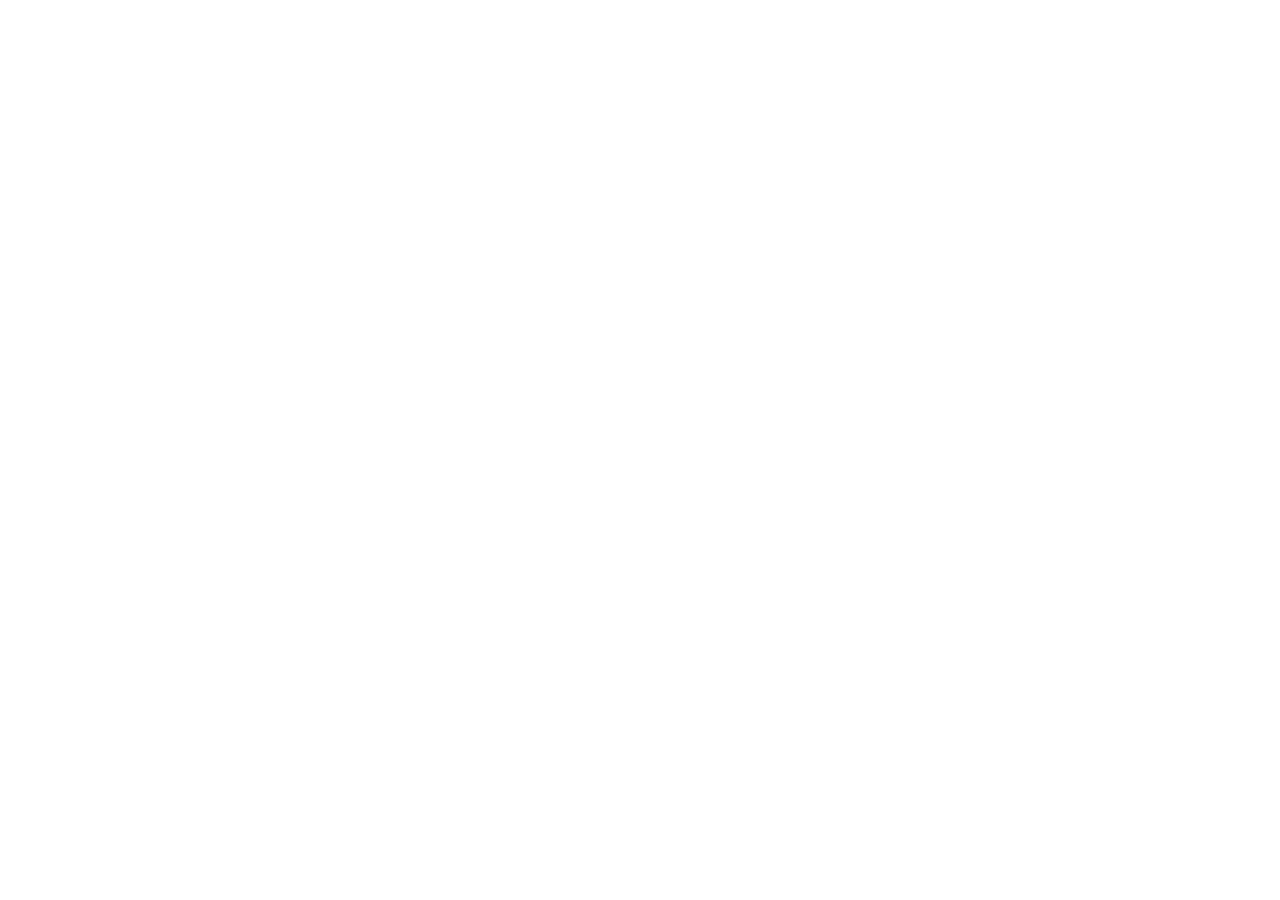
==== index.html @ 99505afb "Update and rename whaflow-standalone.html to index.html" ====
<!DOCTYPE html>
<html lang="pt-BR">
  <head>
    <script type="module">
import { createHotContext } from "/@vite/client";
const hot = createHotContext("/__dummy__runtime-error-plugin");

function sendError(error) {
  if (!(error instanceof Error)) {
    error = new Error("(unknown runtime error)");
  }
  const serialized = {
    message: error.message,
    stack: error.stack,
  };
  hot.send("runtime-error-plugin:error", serialized);
}

window.addEventListener("error", (evt) => {
  sendError(evt.error);
});

window.addEventListener("unhandledrejection", (evt) => {
  sendError(evt.reason);
});
</script>

    <script type="module">import { injectIntoGlobalHook } from "/@react-refresh";
injectIntoGlobalHook(window);
window.$RefreshReg$ = () => {};
window.$RefreshSig$ = () => (type) => type;</script>

    <script type="module" src="/@vite/client"></script>

    <meta charset="UTF-8" />
    <meta name="viewport" content="width=device-width, initial-scale=1.0, maximum-scale=1" />

    <!-- SEO Meta Tags -->
    <title>WhaFlow - Sistema de Disparo Automático para WhatsApp | Aumente suas Vendas</title>
    <meta name="description" content="Automatize seus disparos de mensagens no WhatsApp. Envie centenas de mensagens personalizadas de forma segura. Teste grátis por 7 dias. +10.000 empresas confiam em nós." />
    <meta name="keywords" content="disparo whatsapp, automação whatsapp, mensagens em massa, whatsapp business, marketing whatsapp" />
    <meta name="author" content="WhaFlow" />
    <meta name="robots" content="index, follow" />

    <!-- Open Graph / Facebook -->
    <meta property="og:type" content="website" />
    <meta property="og:url" content="https://whaflow.com/" />
    <meta property="og:title" content="WhaFlow - Automação de Disparos no WhatsApp" />
    <meta property="og:description" content="Envie centenas de mensagens personalizadas pelo WhatsApp de forma simples, segura e automatizada. Teste grátis por 7 dias." />
    <meta property="og:image" content="/favicon.png" />

    <!-- Twitter -->
    <meta property="twitter:card" content="summary_large_image" />
    <meta property="twitter:url" content="https://whaflow.com/" />
    <meta property="twitter:title" content="WhaFlow - Automação de Disparos no WhatsApp" />
    <meta property="twitter:description" content="Envie centenas de mensagens personalizadas pelo WhatsApp de forma simples, segura e automatizada." />
    <meta property="twitter:image" content="/favicon.png" />

    <!-- Theme Color -->
    <meta name="theme-color" content="#25D366" />

    <!-- Preload Critical Fonts -->
    <link rel="preconnect" href="https://fonts.googleapis.com" />
    <link rel="preconnect" href="https://fonts.gstatic.com" crossorigin />
    <link href="https://fonts.googleapis.com/css2?family=Architects+Daughter&family=DM+Sans:ital,opsz,wght@0,9..40,100..1000;1,9..40,100..1000&family=Fira+Code:wght@300..700&family=Geist+Mono:wght@100..900&family=Geist:wght@100..900&family=IBM+Plex+Mono:ital,wght@0,100;0,200;0,300;0,400;0,500;0,600;0,700;1,100;1,200;1,300;1,400;1,500;1,600;1,700&family=IBM+Plex+Sans:ital,wght@0,100..700;1,100..700&family=Inter:ital,opsz,wght@0,14..32,100..900;1,14..32,100..900&family=JetBrains+Mono:ital,wght@0,100..800;1,100..800&family=Libre+Baskerville:ital,wght@0,400;0,700;1,400&family=Lora:ital,wght@0,400..700;1,400..700&family=Merriweather:ital,opsz,wght@0,18..144,300..900;1,18..144,300..900&family=Montserrat:ital,wght@0,100..900;1,100..900&family=Open+Sans:ital,wght@0,300..800;1,300..800&family=Outfit:wght@100..900&family=Oxanium:wght@200..800&family=Playfair+Display:ital,wght@0,400..900;1,400..900&family=Plus+Jakarta+Sans:ital,wght@0,200..800;1,200..800&family=Poppins:ital,wght@0,100;0,200;0,300;0,400;0,500;0,600;0,700;0,800;0,900;1,100;1,200;1,300;1,400;1,500;1,600;1,700;1,800;1,900&family=Roboto+Mono:ital,wght@0,100..700;1,100..700&family=Roboto:ital,wght@0,100..900;1,100..900&family=Source+Code+Pro:ital,wght@0,200..900;1,200..900&family=Source+Serif+4:ital,opsz,wght@0,8..60,200..900;1,8..60,200..900&family=Space+Grotesk:wght@300..700&family=Space+Mono:ital,wght@0,400;0,700;1,400;1,700&display=swap" rel="stylesheet">
    <script type="module">"use strict";(()=>{var P="0.4.1";var w={HIGHLIGHT_COLOR:"#0079F2",HIGHLIGHT_BG:"#0079F210",ALLOWED_DOMAIN:".replit.dev",THEME_PREVIEW_STYLE_ID:"replit-theme-preview",MAX_SIBLING_HIGHLIGHTERS:1e3,MAX_DESCENDANTS_FOR_SCREENSHOT:1500},Z=`
  [contenteditable] {
    outline: none !important;
  }

  [contenteditable]:focus {
    outline: none !important;
  }
`,ee=`
  .beacon-highlighter {
    content: '';
    position: absolute;
    z-index: ${Number.MAX_SAFE_INTEGER-3};
    box-sizing: border-box;
    pointer-events: none;
    outline: 2px dashed ${w.HIGHLIGHT_COLOR} !important;
    outline-offset: 0 !important;
    margin: 0 !important;
    padding: 0 !important;
    transform: none !important;
    background: ${w.HIGHLIGHT_BG} !important;
    opacity: 0;
  }
  
  .beacon-hover-highlighter {
    position: fixed;
    z-index: ${Number.MAX_SAFE_INTEGER};
  }
  
  .beacon-selected-highlighter {
    position: fixed;
    pointer-events: none;
    outline: 2px solid ${w.HIGHLIGHT_COLOR} !important;
    outline-offset: 3px !important;
    background: none !important;
  }
  
  .beacon-label {
    position: absolute;
    background-color: ${w.HIGHLIGHT_COLOR};
    color: #FFFFFF;
    padding: 4px 8px;
    border-radius: 4px;
    font-size: 14px;
    font-family: monospace;
    line-height: 1;
    white-space: nowrap;
    box-shadow: 0 2px 4px rgba(0,0,0,0.2);
    transform: translateY(-100%);
    margin-top: -4px;
    left: 0;
    z-index: ${Number.MAX_SAFE_INTEGER-2};
    pointer-events: none;
    opacity: 0;
  }
  
  .beacon-hover-label {
    position: fixed;
    z-index: ${Number.MAX_SAFE_INTEGER};
  }
  
  .beacon-selected-label {
    position: fixed;
    pointer-events: none;
  }
  
  .beacon-sibling-highlighter {
    position: fixed;
    pointer-events: none;
    outline: 2px dashed ${w.HIGHLIGHT_COLOR} !important;
    outline-offset: 0 !important;
    margin: 0 !important;
    padding: 0 !important;
    transform: none !important;
    background: ${w.HIGHLIGHT_BG} !important;
  }
`;function Me(e,i){return e[13]=1,e[14]=i>>8,e[15]=i&255,e[16]=i>>8,e[17]=i&255,e}var le=112,ae=72,ce=89,he=115,W;function De(){let e=new Int32Array(256);for(let i=0;i<256;i++){let t=i;for(let n=0;n<8;n++)t=t&1?3988292384^t>>>1:t>>>1;e[i]=t}return e}function Re(e){let i=-1;W||(W=De());for(let t=0;t<e.length;t++)i=W[(i^e[t])&255]^i>>>8;return i^-1}function Oe(e){let i=e.length-1;for(let t=i;t>=4;t--)if(e[t-4]===9&&e[t-3]===le&&e[t-2]===ae&&e[t-1]===ce&&e[t]===he)return t-3;return 0}function Pe(e,i,t=!1){let n=new Uint8Array(13);i*=39.3701,n[0]=le,n[1]=ae,n[2]=ce,n[3]=he,n[4]=i>>>24,n[5]=i>>>16,n[6]=i>>>8,n[7]=i&255,n[8]=n[4],n[9]=n[5],n[10]=n[6],n[11]=n[7],n[12]=1;let o=Re(n),r=new Uint8Array(4);if(r[0]=o>>>24,r[1]=o>>>16,r[2]=o>>>8,r[3]=o&255,t){let l=Oe(e);return e.set(n,l),e.set(r,l+13),e}else{let l=new Uint8Array(4);l[0]=0,l[1]=0,l[2]=0,l[3]=9;let s=new Uint8Array(54);return s.set(e,0),s.set(l,33),s.set(n,37),s.set(r,50),s}}var de="[modern-screenshot]",H=typeof window<"u",Fe=H&&"Worker"in window,ke=H&&"atob"in window,Yt=H&&"btoa"in window,V=H?window.navigator?.userAgent:"",ge=V.includes("Chrome"),F=V.includes("AppleWebKit")&&!ge,j=V.includes("Firefox"),Ue=e=>e&&"__CONTEXT__"in e,Be=e=>e.constructor.name==="CSSFontFaceRule",$e=e=>e.constructor.name==="CSSImportRule",S=e=>e.nodeType===1,N=e=>typeof e.className=="object",ue=e=>e.tagName==="image",We=e=>e.tagName==="use",x=e=>S(e)&&typeof e.style<"u"&&!N(e),Ge=e=>e.nodeType===8,Ve=e=>e.nodeType===3,L=e=>e.tagName==="IMG",k=e=>e.tagName==="VIDEO",je=e=>e.tagName==="CANVAS",qe=e=>e.tagName==="TEXTAREA",ze=e=>e.tagName==="INPUT",Xe=e=>e.tagName==="STYLE",Ye=e=>e.tagName==="SCRIPT",Ke=e=>e.tagName==="SELECT",Je=e=>e.tagName==="SLOT",Qe=e=>e.tagName==="IFRAME",Ze=(...e)=>console.warn(de,...e);function et(e){let i=e?.createElement?.("canvas");return i&&(i.height=i.width=1),!!i&&"toDataURL"in i&&!!i.toDataURL("image/webp").includes("image/webp")}var G=e=>e.startsWith("data:");function me(e,i){if(e.match(/^[a-z]+:\/\//i))return e;if(H&&e.match(/^\/\//))return window.location.protocol+e;if(e.match(/^[a-z]+:/i)||!H)return e;let t=U().implementation.createHTMLDocument(),n=t.createElement("base"),o=t.createElement("a");return t.head.appendChild(n),t.body.appendChild(o),i&&(n.href=i),o.href=e,o.href}function U(e){return(e&&S(e)?e?.ownerDocument:e)??window.document}var B="http://www.w3.org/2000/svg";function tt(e,i,t){let n=U(t).createElementNS(B,"svg");return n.setAttributeNS(null,"width",e.toString()),n.setAttributeNS(null,"height",i.toString()),n.setAttributeNS(null,"viewBox",`0 0 ${e} ${i}`),n}function it(e,i){let t=new XMLSerializer().serializeToString(e);return i&&(t=t.replace(/[\u0000-\u0008\v\f\u000E-\u001F\uD800-\uDFFF\uFFFE\uFFFF]/gu,"")),`data:image/svg+xml;charset=utf-8,${encodeURIComponent(t)}`}async function nt(e,i="image/png",t=1){try{return await new Promise((n,o)=>{e.toBlob(r=>{r?n(r):o(new Error("Blob is null"))},i,t)})}catch(n){if(ke)return rt(e.toDataURL(i,t));throw n}}function rt(e){let[i,t]=e.split(","),n=i.match(/data:(.+);/)?.[1]??void 0,o=window.atob(t),r=o.length,l=new Uint8Array(r);for(let s=0;s<r;s+=1)l[s]=o.charCodeAt(s);return new Blob([l],{type:n})}function fe(e,i){return new Promise((t,n)=>{let o=new FileReader;o.onload=()=>t(o.result),o.onerror=()=>n(o.error),o.onabort=()=>n(new Error(`Failed read blob to ${i}`)),i==="dataUrl"?o.readAsDataURL(e):i==="arrayBuffer"&&o.readAsArrayBuffer(e)})}var st=e=>fe(e,"dataUrl"),ot=e=>fe(e,"arrayBuffer");function C(e,i){let t=U(i).createElement("img");return t.decoding="sync",t.loading="eager",t.src=e,t}function I(e,i){return new Promise(t=>{let{timeout:n,ownerDocument:o,onError:r,onWarn:l}=i??{},s=typeof e=="string"?C(e,U(o)):e,c=null,h=null;function a(){t(s),c&&clearTimeout(c),h?.()}if(n&&(c=setTimeout(a,n)),k(s)){let d=s.currentSrc||s.src;if(!d)return s.poster?I(s.poster,i).then(t):a();if(s.readyState>=2)return a();let g=a,m=u=>{l?.("Failed video load",d,u),r?.(u),a()};h=()=>{s.removeEventListener("loadeddata",g),s.removeEventListener("error",m)},s.addEventListener("loadeddata",g,{once:!0}),s.addEventListener("error",m,{once:!0})}else{let d=ue(s)?s.href.baseVal:s.currentSrc||s.src;if(!d)return a();let g=async()=>{if(L(s)&&"decode"in s)try{await s.decode()}catch(u){l?.("Failed to decode image, trying to render anyway",s.dataset.originalSrc||d,u)}a()},m=u=>{l?.("Failed image load",s.dataset.originalSrc||d,u),a()};if(L(s)&&s.complete)return g();h=()=>{s.removeEventListener("load",g),s.removeEventListener("error",m)},s.addEventListener("load",g,{once:!0}),s.addEventListener("error",m,{once:!0})}})}async function lt(e,i){x(e)&&(L(e)||k(e)?await I(e,i):await Promise.all(["img","video"].flatMap(t=>Array.from(e.querySelectorAll(t)).map(n=>I(n,i)))))}var pe=function(){let i=0,t=()=>`0000${(Math.random()*36**4<<0).toString(36)}`.slice(-4);return()=>(i+=1,`u${t()}${i}`)}();function be(e){return e?.split(",").map(i=>i.trim().replace(/"|'/g,"").toLowerCase()).filter(Boolean)}var te=0;function at(e){let i=`${de}[#${te}]`;return te++,{time:t=>e&&console.time(`${i} ${t}`),timeEnd:t=>e&&console.timeEnd(`${i} ${t}`),warn:(...t)=>e&&Ze(...t)}}function ct(e){return{cache:e?"no-cache":"force-cache"}}async function q(e,i){return Ue(e)?e:ht(e,{...i,autoDestruct:!0})}async function ht(e,i){let{scale:t=1,workerUrl:n,workerNumber:o=1}=i||{},r=!!i?.debug,l=i?.features??!0,s=e.ownerDocument??(H?window.document:void 0),c=e.ownerDocument?.defaultView??(H?window:void 0),h=new Map,a={width:0,height:0,quality:1,type:"image/png",scale:t,backgroundColor:null,style:null,filter:null,maximumCanvasSize:0,timeout:3e4,progress:null,debug:r,fetch:{requestInit:ct(i?.fetch?.bypassingCache),placeholderImage:"[data-uri]",bypassingCache:!1,...i?.fetch},fetchFn:null,font:{},drawImageInterval:100,workerUrl:null,workerNumber:o,onCloneNode:null,onEmbedNode:null,onCreateForeignObjectSvg:null,includeStyleProperties:null,autoDestruct:!1,...i,__CONTEXT__:!0,log:at(r),node:e,ownerDocument:s,ownerWindow:c,dpi:t===1?null:96*t,svgStyleElement:Ee(s),svgDefsElement:s?.createElementNS(B,"defs"),svgStyles:new Map,defaultComputedStyles:new Map,workers:[...Array.from({length:Fe&&n&&o?o:0})].map(()=>{try{let m=new Worker(n);return m.onmessage=async u=>{let{url:f,result:p}=u.data;p?h.get(f)?.resolve?.(p):h.get(f)?.reject?.(new Error(`Error receiving message from worker: ${f}`))},m.onmessageerror=u=>{let{url:f}=u.data;h.get(f)?.reject?.(new Error(`Error receiving message from worker: ${f}`))},m}catch(m){return a.log.warn("Failed to new Worker",m),null}}).filter(Boolean),fontFamilies:new Map,fontCssTexts:new Map,acceptOfImage:`${[et(s)&&"image/webp","image/svg+xml","image/*","*/*"].filter(Boolean).join(",")};q=0.8`,requests:h,drawImageCount:0,tasks:[],features:l,isEnable:m=>m==="restoreScrollPosition"?typeof l=="boolean"?!1:l[m]??!1:typeof l=="boolean"?l:l[m]??!0};a.log.time("wait until load"),await lt(e,{timeout:a.timeout,onWarn:a.log.warn}),a.log.timeEnd("wait until load");let{width:d,height:g}=dt(e,a);return a.width=d,a.height=g,a}function Ee(e){if(!e)return;let i=e.createElement("style"),t=i.ownerDocument.createTextNode(`
.______background-clip--text {
  background-clip: text;
  -webkit-background-clip: text;
}
`);return i.appendChild(t),i}function dt(e,i){let{width:t,height:n}=i;if(S(e)&&(!t||!n)){let o=e.getBoundingClientRect();t=t||o.width||Number(e.getAttribute("width"))||0,n=n||o.height||Number(e.getAttribute("height"))||0}return{width:t,height:n}}async function gt(e,i){let{log:t,timeout:n,drawImageCount:o,drawImageInterval:r}=i;t.time("image to canvas");let l=await I(e,{timeout:n,onWarn:i.log.warn}),{canvas:s,context2d:c}=ut(e.ownerDocument,i),h=()=>{try{c?.drawImage(l,0,0,s.width,s.height)}catch(a){i.log.warn("Failed to drawImage",a)}};if(h(),i.isEnable("fixSvgXmlDecode"))for(let a=0;a<o;a++)await new Promise(d=>{setTimeout(()=>{h(),d()},a+r)});return i.drawImageCount=0,t.timeEnd("image to canvas"),s}function ut(e,i){let{width:t,height:n,scale:o,backgroundColor:r,maximumCanvasSize:l}=i,s=e.createElement("canvas");s.width=Math.floor(t*o),s.height=Math.floor(n*o),s.style.width=`${t}px`,s.style.height=`${n}px`,l&&(s.width>l||s.height>l)&&(s.width>l&&s.height>l?s.width>s.height?(s.height*=l/s.width,s.width=l):(s.width*=l/s.height,s.height=l):s.width>l?(s.height*=l/s.width,s.width=l):(s.width*=l/s.height,s.height=l));let c=s.getContext("2d");return c&&r&&(c.fillStyle=r,c.fillRect(0,0,s.width,s.height)),{canvas:s,context2d:c}}function we(e,i){if(e.ownerDocument)try{let r=e.toDataURL();if(r!=="data:,")return C(r,e.ownerDocument)}catch(r){i.log.warn("Failed to clone canvas",r)}let t=e.cloneNode(!1),n=e.getContext("2d"),o=t.getContext("2d");try{return n&&o&&o.putImageData(n.getImageData(0,0,e.width,e.height),0,0),t}catch(r){i.log.warn("Failed to clone canvas",r)}return t}function mt(e,i){try{if(e?.contentDocument?.body)return z(e.contentDocument.body,i)}catch(t){i.log.warn("Failed to clone iframe",t)}return e.cloneNode(!1)}function ft(e){let i=e.cloneNode(!1);return e.currentSrc&&e.currentSrc!==e.src&&(i.src=e.currentSrc,i.srcset=""),i.loading==="lazy"&&(i.loading="eager"),i}async function pt(e,i){if(e.ownerDocument&&!e.currentSrc&&e.poster)return C(e.poster,e.ownerDocument);let t=e.cloneNode(!1);t.crossOrigin="anonymous",e.currentSrc&&e.currentSrc!==e.src&&(t.src=e.currentSrc);let n=t.ownerDocument;if(n){let o=!0;if(await I(t,{onError:()=>o=!1,onWarn:i.log.warn}),!o)return e.poster?C(e.poster,e.ownerDocument):t;t.currentTime=e.currentTime,await new Promise(l=>{t.addEventListener("seeked",l,{once:!0})});let r=n.createElement("canvas");r.width=e.offsetWidth,r.height=e.offsetHeight;try{let l=r.getContext("2d");l&&l.drawImage(t,0,0,r.width,r.height)}catch(l){return i.log.warn("Failed to clone video",l),e.poster?C(e.poster,e.ownerDocument):t}return we(r,i)}return t}function bt(e,i){return je(e)?we(e,i):Qe(e)?mt(e,i):L(e)?ft(e):k(e)?pt(e,i):e.cloneNode(!1)}function Et(e){let i=e.sandbox;if(!i){let{ownerDocument:t}=e;try{t&&(i=t.createElement("iframe"),i.id=`__SANDBOX__-${pe()}`,i.width="0",i.height="0",i.style.visibility="hidden",i.style.position="fixed",t.body.appendChild(i),i.contentWindow?.document.write('<!DOCTYPE html><meta charset="UTF-8"><title></title><body>'),e.sandbox=i)}catch(n){e.log.warn("Failed to getSandBox",n)}}return i}var wt=["width","height","-webkit-text-fill-color"],vt=["stroke","fill"];function ve(e,i,t){let{defaultComputedStyles:n}=t,o=e.nodeName.toLowerCase(),r=N(e)&&o!=="svg",l=r?vt.map(f=>[f,e.getAttribute(f)]).filter(([,f])=>f!==null):[],s=[r&&"svg",o,l.map((f,p)=>`${f}=${p}`).join(","),i].filter(Boolean).join(":");if(n.has(s))return n.get(s);let h=Et(t)?.contentWindow;if(!h)return new Map;let a=h?.document,d,g;r?(d=a.createElementNS(B,"svg"),g=d.ownerDocument.createElementNS(d.namespaceURI,o),l.forEach(([f,p])=>{g.setAttributeNS(null,f,p)}),d.appendChild(g)):d=g=a.createElement(o),g.textContent=" ",a.body.appendChild(d);let m=h.getComputedStyle(g,i),u=new Map;for(let f=m.length,p=0;p<f;p++){let b=m.item(p);wt.includes(b)||u.set(b,m.getPropertyValue(b))}return a.body.removeChild(d),n.set(s,u),u}function ye(e,i,t){let n=new Map,o=[],r=new Map;if(t)for(let s of t)l(s);else for(let s=e.length,c=0;c<s;c++){let h=e.item(c);l(h)}for(let s=o.length,c=0;c<s;c++)r.get(o[c])?.forEach((h,a)=>n.set(a,h));function l(s){let c=e.getPropertyValue(s),h=e.getPropertyPriority(s),a=s.lastIndexOf("-"),d=a>-1?s.substring(0,a):void 0;if(d){let g=r.get(d);g||(g=new Map,r.set(d,g)),g.set(s,[c,h])}i.get(s)===c&&!h||(d?o.push(d):n.set(s,[c,h]))}return n}function yt(e,i,t,n){let{ownerWindow:o,includeStyleProperties:r,currentParentNodeStyle:l}=n,s=i.style,c=o.getComputedStyle(e),h=ve(e,null,n);l?.forEach((d,g)=>{h.delete(g)});let a=ye(c,h,r);a.delete("transition-property"),a.delete("all"),a.delete("d"),a.delete("content"),t&&(a.delete("margin-top"),a.delete("margin-right"),a.delete("margin-bottom"),a.delete("margin-left"),a.delete("margin-block-start"),a.delete("margin-block-end"),a.delete("margin-inline-start"),a.delete("margin-inline-end"),a.set("box-sizing",["border-box",""])),a.get("background-clip")?.[0]==="text"&&i.classList.add("______background-clip--text"),ge&&(a.has("font-kerning")||a.set("font-kerning",["normal",""]),(a.get("overflow-x")?.[0]==="hidden"||a.get("overflow-y")?.[0]==="hidden")&&a.get("text-overflow")?.[0]==="ellipsis"&&e.scrollWidth===e.clientWidth&&a.set("text-overflow",["clip",""]));for(let d=s.length,g=0;g<d;g++)s.removeProperty(s.item(g));return a.forEach(([d,g],m)=>{s.setProperty(m,d,g)}),a}function St(e,i){(qe(e)||ze(e)||Ke(e))&&i.setAttribute("value",e.value)}var At=[":before",":after"],Tt=[":-webkit-scrollbar",":-webkit-scrollbar-button",":-webkit-scrollbar-thumb",":-webkit-scrollbar-track",":-webkit-scrollbar-track-piece",":-webkit-scrollbar-corner",":-webkit-resizer"];function Ht(e,i,t,n,o){let{ownerWindow:r,svgStyleElement:l,svgStyles:s,currentNodeStyle:c}=n;if(!l||!r)return;function h(a){let d=r.getComputedStyle(e,a),g=d.getPropertyValue("content");if(!g||g==="none")return;o?.(g),g=g.replace(/(')|(")|(counter\(.+\))/g,"");let m=[pe()],u=ve(e,a,n);c?.forEach((E,y)=>{u.delete(y)});let f=ye(d,u,n.includeStyleProperties);f.delete("content"),f.delete("-webkit-locale"),f.get("background-clip")?.[0]==="text"&&i.classList.add("______background-clip--text");let p=[`content: '${g}';`];if(f.forEach(([E,y],T)=>{p.push(`${T}: ${E}${y?" !important":""};`)}),p.length===1)return;try{i.className=[i.className,...m].join(" ")}catch(E){n.log.warn("Failed to copyPseudoClass",E);return}let b=p.join(`
  `),v=s.get(b);v||(v=[],s.set(b,v)),v.push(`.${m[0]}:${a}`)}At.forEach(h),t&&Tt.forEach(h)}var ie=new Set(["symbol"]);async function ne(e,i,t,n,o){if(S(t)&&(Xe(t)||Ye(t))||n.filter&&!n.filter(t))return;ie.has(i.nodeName)||ie.has(t.nodeName)?n.currentParentNodeStyle=void 0:n.currentParentNodeStyle=n.currentNodeStyle;let r=await z(t,n,!1,o);n.isEnable("restoreScrollPosition")&&Ct(e,r),i.appendChild(r)}async function re(e,i,t,n){let o=(S(e)?e.shadowRoot?.firstChild:void 0)??e.firstChild;for(let r=o;r;r=r.nextSibling)if(!Ge(r))if(S(r)&&Je(r)&&typeof r.assignedNodes=="function"){let l=r.assignedNodes();for(let s=0;s<l.length;s++)await ne(e,i,l[s],t,n)}else await ne(e,i,r,t,n)}function Ct(e,i){if(!x(e)||!x(i))return;let{scrollTop:t,scrollLeft:n}=e;if(!t&&!n)return;let{transform:o}=i.style,r=new DOMMatrix(o),{a:l,b:s,c,d:h}=r;r.a=1,r.b=0,r.c=0,r.d=1,r.translateSelf(-n,-t),r.a=l,r.b=s,r.c=c,r.d=h,i.style.transform=r.toString()}function Lt(e,i){let{backgroundColor:t,width:n,height:o,style:r}=i,l=e.style;if(t&&l.setProperty("background-color",t,"important"),n&&l.setProperty("width",`${n}px`,"important"),o&&l.setProperty("height",`${o}px`,"important"),r)for(let s in r)l[s]=r[s]}var xt=/^[\w-:]+$/;async function z(e,i,t=!1,n){let{ownerDocument:o,ownerWindow:r,fontFamilies:l}=i;if(o&&Ve(e))return n&&/\S/.test(e.data)&&n(e.data),o.createTextNode(e.data);if(o&&r&&S(e)&&(x(e)||N(e))){let c=await bt(e,i);if(i.isEnable("removeAbnormalAttributes")){let u=c.getAttributeNames();for(let f=u.length,p=0;p<f;p++){let b=u[p];xt.test(b)||c.removeAttribute(b)}}let h=i.currentNodeStyle=yt(e,c,t,i);t&&Lt(c,i);let a=!1;if(i.isEnable("copyScrollbar")){let u=[h.get("overflow-x")?.[0],h.get("overflow-y")?.[0]];a=u.includes("scroll")||(u.includes("auto")||u.includes("overlay"))&&(e.scrollHeight>e.clientHeight||e.scrollWidth>e.clientWidth)}let d=h.get("text-transform")?.[0],g=be(h.get("font-family")?.[0]),m=g?u=>{d==="uppercase"?u=u.toUpperCase():d==="lowercase"?u=u.toLowerCase():d==="capitalize"&&(u=u[0].toUpperCase()+u.substring(1)),g.forEach(f=>{let p=l.get(f);p||l.set(f,p=new Set),u.split("").forEach(b=>p.add(b))})}:void 0;return Ht(e,c,a,i,m),St(e,c),k(e)||await re(e,c,i,m),c}let s=e.cloneNode(!1);return await re(e,s,i),s}function It(e){if(e.ownerDocument=void 0,e.ownerWindow=void 0,e.svgStyleElement=void 0,e.svgDefsElement=void 0,e.svgStyles.clear(),e.defaultComputedStyles.clear(),e.sandbox){try{e.sandbox.remove()}catch(i){e.log.warn("Failed to destroyContext",i)}e.sandbox=void 0}e.workers=[],e.fontFamilies.clear(),e.fontCssTexts.clear(),e.requests.clear(),e.tasks=[]}function _t(e){let{url:i,timeout:t,responseType:n,...o}=e,r=new AbortController,l=t?setTimeout(()=>r.abort(),t):void 0;return fetch(i,{signal:r.signal,...o}).then(s=>{if(!s.ok)throw new Error("Failed fetch, not 2xx response",{cause:s});switch(n){case"arrayBuffer":return s.arrayBuffer();case"dataUrl":return s.blob().then(st);case"text":default:return s.text()}}).finally(()=>clearTimeout(l))}function _(e,i){let{url:t,requestType:n="text",responseType:o="text",imageDom:r}=i,l=t,{timeout:s,acceptOfImage:c,requests:h,fetchFn:a,fetch:{requestInit:d,bypassingCache:g,placeholderImage:m},font:u,workers:f,fontFamilies:p}=e;n==="image"&&(F||j)&&e.drawImageCount++;let b=h.get(t);if(!b){g&&g instanceof RegExp&&g.test(l)&&(l+=(/\?/.test(l)?"&":"?")+new Date().getTime());let v=n.startsWith("font")&&u&&u.minify,E=new Set;v&&n.split(";")[1].split(",").forEach(O=>{p.has(O)&&p.get(O).forEach(Q=>E.add(Q))});let y=v&&E.size,T={url:l,timeout:s,responseType:y?"arrayBuffer":o,headers:n==="image"?{accept:c}:void 0,...d};b={type:n,resolve:void 0,reject:void 0,response:null},b.response=(async()=>{if(a&&n==="image"){let A=await a(t);if(A)return A}return!F&&t.startsWith("http")&&f.length?new Promise((A,O)=>{f[h.size&f.length-1].postMessage({rawUrl:t,...T}),b.resolve=A,b.reject=O}):_t(T)})().catch(A=>{if(h.delete(t),n==="image"&&m)return e.log.warn("Failed to fetch image base64, trying to use placeholder image",l),typeof m=="string"?m:m(r);throw A}),h.set(t,b)}return b.response}async function Se(e,i,t,n){if(!Ae(e))return e;for(let[o,r]of Nt(e,i))try{let l=await _(t,{url:r,requestType:n?"image":"text",responseType:"dataUrl"});e=e.replace(Mt(o),`$1${l}$3`)}catch(l){t.log.warn("Failed to fetch css data url",o,l)}return e}function Ae(e){return/url\((['"]?)([^'"]+?)\1\)/.test(e)}var Te=/url\((['"]?)([^'"]+?)\1\)/g;function Nt(e,i){let t=[];return e.replace(Te,(n,o,r)=>(t.push([r,me(r,i)]),n)),t.filter(([n])=>!G(n))}function Mt(e){let i=e.replace(/([.*+?^${}()|\[\]\/\\])/g,"\\$1");return new RegExp(`(url\\(['"]?)(${i})(['"]?\\))`,"g")}var Dt=["background-image","border-image-source","-webkit-border-image","-webkit-mask-image","list-style-image"];function Rt(e,i){return Dt.map(t=>{let n=e.getPropertyValue(t);return!n||n==="none"?null:((F||j)&&i.drawImageCount++,Se(n,null,i,!0).then(o=>{!o||n===o||e.setProperty(t,o,e.getPropertyPriority(t))}))}).filter(Boolean)}function Ot(e,i){if(L(e)){let t=e.currentSrc||e.src;if(!G(t))return[_(i,{url:t,imageDom:e,requestType:"image",responseType:"dataUrl"}).then(n=>{n&&(e.srcset="",e.dataset.originalSrc=t,e.src=n||"")})];(F||j)&&i.drawImageCount++}else if(N(e)&&!G(e.href.baseVal)){let t=e.href.baseVal;return[_(i,{url:t,imageDom:e,requestType:"image",responseType:"dataUrl"}).then(n=>{n&&(e.dataset.originalSrc=t,e.href.baseVal=n||"")})]}return[]}function Pt(e,i){let{ownerDocument:t,svgDefsElement:n}=i,o=e.getAttribute("href")??e.getAttribute("xlink:href");if(!o)return[];let[r,l]=o.split("#");if(l){let s=`#${l}`,c=t?.querySelector(`svg ${s}`);if(r&&e.setAttribute("href",s),n?.querySelector(s))return[];if(c)return n?.appendChild(c.cloneNode(!0)),[];if(r)return[_(i,{url:r,responseType:"text"}).then(h=>{n?.insertAdjacentHTML("beforeend",h)})]}return[]}function He(e,i){let{tasks:t}=i;S(e)&&((L(e)||ue(e))&&t.push(...Ot(e,i)),We(e)&&t.push(...Pt(e,i))),x(e)&&t.push(...Rt(e.style,i)),e.childNodes.forEach(n=>{He(n,i)})}async function Ft(e,i){let{ownerDocument:t,svgStyleElement:n,fontFamilies:o,fontCssTexts:r,tasks:l,font:s}=i;if(!(!t||!n||!o.size))if(s&&s.cssText){let c=oe(s.cssText,i);n.appendChild(t.createTextNode(`${c}
`))}else{let c=Array.from(t.styleSheets).filter(a=>{try{return"cssRules"in a&&!!a.cssRules.length}catch(d){return i.log.warn(`Error while reading CSS rules from ${a.href}`,d),!1}});await Promise.all(c.flatMap(a=>Array.from(a.cssRules).map(async(d,g)=>{if($e(d)){let m=g+1,u=d.href,f="";try{f=await _(i,{url:u,requestType:"text",responseType:"text"})}catch(b){i.log.warn(`Error fetch remote css import from ${u}`,b)}let p=f.replace(Te,(b,v,E)=>b.replace(E,me(E,u)));for(let b of Ut(p))try{a.insertRule(b,b.startsWith("@import")?m+=1:a.cssRules.length)}catch(v){i.log.warn("Error inserting rule from remote css import",{rule:b,error:v})}}}))),c.flatMap(a=>Array.from(a.cssRules)).filter(a=>Be(a)&&Ae(a.style.getPropertyValue("src"))&&be(a.style.getPropertyValue("font-family"))?.some(d=>o.has(d))).forEach(a=>{let d=a,g=r.get(d.cssText);g?n.appendChild(t.createTextNode(`${g}
`)):l.push(Se(d.cssText,d.parentStyleSheet?d.parentStyleSheet.href:null,i).then(m=>{m=oe(m,i),r.set(d.cssText,m),n.appendChild(t.createTextNode(`${m}
`))}))})}}var kt=/(\/\*[\s\S]*?\*\/)/g,se=/((@.*?keyframes [\s\S]*?){([\s\S]*?}\s*?)})/gi;function Ut(e){if(e==null)return[];let i=[],t=e.replace(kt,"");for(;;){let r=se.exec(t);if(!r)break;i.push(r[0])}t=t.replace(se,"");let n=/@import[\s\S]*?url\([^)]*\)[\s\S]*?;/gi,o=new RegExp("((\\s*?(?:\\/\\*[\\s\\S]*?\\*\\/)?\\s*?@media[\\s\\S]*?){([\\s\\S]*?)}\\s*?})|(([\\s\\S]*?){([\\s\\S]*?)})","gi");for(;;){let r=n.exec(t);if(r)o.lastIndex=n.lastIndex;else if(r=o.exec(t),r)n.lastIndex=o.lastIndex;else break;i.push(r[0])}return i}var Bt=/url\([^)]+\)\s*format\((["']?)([^"']+)\1\)/g,$t=/src:\s*(?:url\([^)]+\)\s*format\([^)]+\)[,;]\s*)+/g;function oe(e,i){let{font:t}=i,n=t?t?.preferredFormat:void 0;return n?e.replace($t,o=>{for(;;){let[r,,l]=Bt.exec(o)||[];if(!l)return"";if(l===n)return`src: ${r};`}}):e}async function Wt(e,i){let t=await q(e,i);if(S(t.node)&&N(t.node))return t.node;let{ownerDocument:n,log:o,tasks:r,svgStyleElement:l,svgDefsElement:s,svgStyles:c,font:h,progress:a,autoDestruct:d,onCloneNode:g,onEmbedNode:m,onCreateForeignObjectSvg:u}=t;o.time("clone node");let f=await z(t.node,t,!0);if(l&&n){let y="";c.forEach((T,A)=>{y+=`${T.join(`,
`)} {
  ${A}
}
`}),l.appendChild(n.createTextNode(y))}o.timeEnd("clone node"),await g?.(f),h!==!1&&S(f)&&(o.time("embed web font"),await Ft(f,t),o.timeEnd("embed web font")),o.time("embed node"),He(f,t);let p=r.length,b=0,v=async()=>{for(;;){let y=r.pop();if(!y)break;try{await y}catch(T){t.log.warn("Failed to run task",T)}a?.(++b,p)}};a?.(b,p),await Promise.all([...Array.from({length:4})].map(v)),o.timeEnd("embed node"),await m?.(f);let E=Gt(f,t);return s&&E.insertBefore(s,E.children[0]),l&&E.insertBefore(l,E.children[0]),d&&It(t),await u?.(E),E}function Gt(e,i){let{width:t,height:n}=i,o=tt(t,n,e.ownerDocument),r=o.ownerDocument.createElementNS(o.namespaceURI,"foreignObject");return r.setAttributeNS(null,"x","0%"),r.setAttributeNS(null,"y","0%"),r.setAttributeNS(null,"width","100%"),r.setAttributeNS(null,"height","100%"),r.append(e),o.appendChild(r),o}async function Vt(e,i){let t=await q(e,i),n=await Wt(t),o=it(n,t.isEnable("removeControlCharacter"));t.autoDestruct||(t.svgStyleElement=Ee(t.ownerDocument),t.svgDefsElement=t.ownerDocument?.createElementNS(B,"defs"),t.svgStyles.clear());let r=C(o,n.ownerDocument);return await gt(r,t)}async function Ce(e,i){let t=await q(e,i),{log:n,type:o,quality:r,dpi:l}=t,s=await Vt(t);n.time("canvas to blob");let c=await nt(s,o,r);if(["image/png","image/jpeg"].includes(o)&&l){let h=await ot(c.slice(0,33)),a=new Uint8Array(h);return o==="image/png"?a=Pe(a,l):o==="image/jpeg"&&(a=Me(a,l)),n.timeEnd("canvas to blob"),new Blob([a,c.slice(33)],{type:o})}return n.timeEnd("canvas to blob"),c}var M={METADATA:"data-replit-metadata",COMPONENT_NAME:"data-component-name"};function Le(e){if(e.startsWith("http://localhost:"))return!0;try{return new URL(e).hostname.endsWith(w.ALLOWED_DOMAIN)}catch{return!1}}function Y(e){if(!e)return null;let i=document.elementFromPoint(e.clientX,e.clientY);return i instanceof HTMLElement?i:null}function jt(e,i=300){if(!e)return"";let t=String(e);return t.length<=i?t:t.slice(0,i)+"..."}function X(e){if(e)return{tagName:e.tagName.toLowerCase(),className:e.className.toString?e.className.toString():String(e.className),textContent:e.textContent??"",id:e.id}}function $(e){let i=e.getAttribute(M.COMPONENT_NAME)??e.tagName.toLowerCase();return jt(i,50)}function K(e){let i=window.getComputedStyle(e),t=e.parentElement,n=e.nextElementSibling,o=t?.parentElement??null,r={backgroundColor:i.backgroundColor,color:i.color,display:i.display,position:i.position,width:i.width,height:i.height,fontSize:i.fontSize,fontFamily:i.fontFamily,fontWeight:i.fontWeight,margin:i.margin,padding:i.padding,textAlign:i.textAlign};return{elementPath:e.getAttribute(M.METADATA)??"",elementName:$(e),textContent:e.textContent??"",originalTextContent:e.getAttribute("data-original-text")?decodeURIComponent(e.getAttribute("data-original-text")??""):void 0,srcAttribute:e.getAttribute("src")??"",hasChildElements:e.childElementCount>0,id:e.id,className:e.className.toString?e.className.toString():String(e.className),computedStyles:r,textAlign:i.textAlign,relatedElements:{parent:X(t),nextSibling:X(n),grandParent:X(o)}}}async function xe(e){try{let t=window.getComputedStyle(e).backgroundColor;return qt(t)&&(t=window.getComputedStyle(document.documentElement).backgroundColor),await Ce(e,{type:"image/png",backgroundColor:t})}catch(i){console.error("[replit-cartographer] Failed to take screenshot:",i);return}}function qt(e){return e==="transparent"||e==="rgba(0, 0, 0, 0)"||e.endsWith(", 0)")||e.endsWith(",0)")}function J(e){let i=e.getBoundingClientRect(),t=window.innerHeight,n=window.innerWidth;return i.bottom>0&&i.top<t&&i.right>0&&i.left<n}function D(e,i=w.MAX_SIBLING_HIGHLIGHTERS,t=!1){let r=e.getAttribute(M.METADATA);if(!r)return[];let l=`[${M.METADATA}="${r}"]`,s=document,c=e.parentElement;c&&c.childElementCount>50&&(s=c);let h=s.querySelectorAll(l),a=Math.min(i,5e3),d=[],g=0;for(let m=0;m<h.length&&g<a;m++){let u=h[m];if(u instanceof HTMLElement&&u!==e){if(t&&!J(u))continue;d.push(u),g++}}return d}function Ie(e,i,t){let n=e.children;for(let o=0;o<n.length;o++)if(t.value+=1,t.value>i||Ie(n[o],i,t))return!0;return!1}function _e(e){let i={value:0};return Ie(e,w.MAX_DESCENDANTS_FOR_SCREENSHOT,i)}var R=class{selectedElement=null;selectedSiblingElements=[];visibleSelectedSiblingElements=[];isActive=!1;lastHighlightedElement=null;enableEditing=!1;shadowHost=null;shadowRoot=null;hoverHighlighter=null;hoverLabel=null;selectedHighlighter=null;selectedLabel=null;hoverSiblingHighlighters=[];selectedSiblingHighlighters=[];mutationObserver=null;throttledRecalculate=null;constructor(){this.setupMessageListener(),this.observeLightDarkModeSwitch(),this.notifyScriptLoaded(),this.throttledRecalculate=this.throttleRAF(this.recalculateSelectedElement.bind(this))}throttleRAF(i){let t=null,n=null;return(...o)=>{n=o,t===null&&(t=requestAnimationFrame(()=>{n!==null&&i(...n),t=null,n=null}))}}initializeHighlighter(){this.shadowHost=document.createElement("div"),this.shadowHost.style.all="initial",this.shadowRoot=this.shadowHost.attachShadow({mode:"open"}),document.body.appendChild(this.shadowHost);let i=document.createElement("style");i.textContent=ee,this.shadowRoot.appendChild(i);let t=document.createElement("style");t.textContent=Z,document.head.appendChild(t),this.hoverHighlighter=document.createElement("div"),this.hoverLabel=document.createElement("div"),this.hoverHighlighter.className="beacon-highlighter beacon-hover-highlighter",this.hoverLabel.className="beacon-label beacon-hover-label",this.selectedHighlighter=document.createElement("div"),this.selectedLabel=document.createElement("div"),this.selectedHighlighter.className="beacon-highlighter beacon-selected-highlighter",this.selectedLabel.className="beacon-label beacon-selected-label",this.shadowRoot.appendChild(this.selectedHighlighter),this.shadowRoot.appendChild(this.selectedLabel),this.shadowRoot.appendChild(this.hoverHighlighter),this.shadowRoot.appendChild(this.hoverLabel)}setupMessageListener(){window.addEventListener("message",this.handleMessage.bind(this))}notifyScriptLoaded(){this.postMessageToParent({type:"SELECTOR_SCRIPT_LOADED",timestamp:Date.now(),version:P})}postMessageToParent(i){window.parent&&window.parent.postMessage(i,"*")}handleMouseMove=i=>{if(this.isActive&&this.hoverHighlighter){let t=Y(i);if(!t||t===this.hoverHighlighter||t===this.selectedHighlighter||t===this.shadowHost||this.selectedSiblingHighlighters.includes(t)||this.hoverSiblingHighlighters.includes(t)){this.hideHighlight(this.hoverHighlighter,this.hoverLabel),this.lastHighlightedElement=null,this.clearHoverSiblingHighlighters();return}if(t===this.selectedElement){this.hideHighlight(this.hoverHighlighter,this.hoverLabel),this.lastHighlightedElement=null,this.clearHoverSiblingHighlighters();return}this.lastHighlightedElement&&this.lastHighlightedElement!==t&&this.lastHighlightedElement!==this.selectedElement&&this.lastHighlightedElement.removeAttribute("contenteditable"),this.lastHighlightedElement=t,this.updateHighlighterPosition(t,this.hoverHighlighter,this.hoverLabel)}};handleMouseLeave=()=>{this.isActive&&(this.hoverHighlighter&&(this.hoverHighlighter.style.opacity="0"),this.hoverLabel&&(this.hoverLabel.style.opacity="0"),this.hoverSiblingHighlighters.length>0&&this.clearHoverSiblingHighlighters(),this.lastHighlightedElement&&this.lastHighlightedElement!==this.selectedElement&&this.lastHighlightedElement.removeAttribute("contenteditable"))};calculateLabelPosition(i,t){return t<28?{top:`${t}px`,left:`${i.left}px`,transform:"none",marginTop:"2px"}:{top:`${t}px`,left:`${i.left}px`,transform:"translateY(-100%)",marginTop:"-4px"}}updateHighlighterPosition(i,t,n){if(!t||!n)return;let o=D(i,w.MAX_SIBLING_HIGHLIGHTERS,!1);this.enableEditing&&o.length<=1&&i===this.selectedElement&&i.childElementCount===0&&i.tagName.toLowerCase()!=="img"&&i.setAttribute("contenteditable","plaintext-only");let r=i.getBoundingClientRect(),l=window.innerHeight,s=Math.max(0,r.top),c=Math.min(l,r.bottom),h=Math.max(0,c-s);Object.assign(t.style,{opacity:h>0?"1":"0",top:`${s}px`,left:`${r.left}px`,width:`${r.width}px`,height:`${h}px`}),n.textContent=$(i);let a=this.calculateLabelPosition(r,s);Object.assign(n.style,{...a,opacity:h>0?"1":"0"}),t===this.selectedHighlighter?this.highlightSelectedSiblings(i):this.highlightHoverSiblings(i)}hideHighlight(i,t){i&&(i.style.opacity="0"),t&&(t.style.opacity="0");let n=i===this.hoverHighlighter,o=i===this.selectedHighlighter;n&&this.clearHoverSiblingHighlighters(),o&&this.clearSelectedSiblingHighlighters()}handleClick=async i=>{if(!this.isActive)return;i.preventDefault(),i.stopPropagation();let t=Y(i);if((!t||t===this.hoverHighlighter||t===this.selectedHighlighter||t===this.shadowHost)&&(t=this.lastHighlightedElement),!t||t===this.selectedElement)return;this.unselectCurrentElement(),this.clearSelectedSiblingHighlighters(),this.selectedElement=t;let n=D(t),o=n.length>0;o&&this.highlightSelectedSiblings(t),t.hasAttribute("data-original-text")||t.setAttribute("data-original-text",encodeURIComponent(t.textContent??"")),!t.hasAttribute("data-original-style")&&t.hasAttribute("style")&&t.setAttribute("data-original-style",encodeURIComponent(t.getAttribute("style")??"")),!t.hasAttribute("data-original-src")&&t.hasAttribute("src")&&t.setAttribute("data-original-src",encodeURIComponent(t.getAttribute("src")??"")),!o&&this.enableEditing&&t.childElementCount===0&&t.tagName.toLowerCase()!=="img"&&(this.selectedElement.setAttribute("contenteditable","plaintext-only"),this.selectedElement.focus()),this.selectedHighlighter&&this.selectedLabel&&(this.selectedHighlighter.style.outlineStyle="solid",this.selectedHighlighter.style.opacity="1",this.selectedHighlighter.style.pointerEvents="none",this.selectedLabel.style.opacity="1",this.selectedLabel.textContent=$(t)),this.hoverHighlighter&&(this.hoverHighlighter.style.opacity="0",this.hoverHighlighter.style.pointerEvents="none"),this.hoverLabel&&(this.hoverLabel.style.opacity="0"),this.clearHoverSiblingHighlighters(),this.updateHighlighterPosition(t,this.selectedHighlighter,this.selectedLabel);let r=K(t),l;if(!_e(t))try{l=await xe(t)}catch(s){console.error("[replit-cartographer] Error capturing element screenshot:",s)}this.observeSelectedElement(),this.postMessageToParent({type:"ELEMENT_SELECTED",payload:{...r,screenshotBlob:l??void 0,siblingCount:o?n.length:0},timestamp:Date.now()})};restoreElements(){document.querySelectorAll('[data-replit-dirty="true"]').forEach(t=>{if(t.hasAttribute("data-original-text")&&t.textContent!==decodeURIComponent(t.getAttribute("data-original-text")||"")){let n=decodeURIComponent(t.getAttribute("data-original-text")||"");t.textContent=n,t.removeAttribute("data-original-text")}if(t.hasAttribute("data-original-style")){let n=decodeURIComponent(t.getAttribute("data-original-style")||"");t.setAttribute("style",n),t.removeAttribute("data-original-style")}else t.removeAttribute("style");if(t.hasAttribute("data-original-src")&&t.getAttribute("src")!==decodeURIComponent(t.getAttribute("data-original-src")||"")){let n=decodeURIComponent(t.getAttribute("data-original-src")||"");t.setAttribute("src",n),t.removeAttribute("data-original-src")}t.removeAttribute("data-replit-dirty")})}unselectCurrentElement(){if(this.restoreElements(),this.selectedElement){if(this.selectedElement.removeAttribute("contenteditable"),this.selectedElement.hasAttribute("data-original-style")){let i=decodeURIComponent(this.selectedElement.getAttribute("data-original-style")||"");this.selectedElement.setAttribute("style",i),this.selectedElement.removeAttribute("data-original-style")}if(this.selectedElement.hasAttribute("data-original-src")&&this.selectedElement.getAttribute("src")!==decodeURIComponent(this.selectedElement.getAttribute("data-original-src")||"")){let i=decodeURIComponent(this.selectedElement.getAttribute("data-original-src")||"");this.selectedElement.setAttribute("src",i),this.selectedElement.removeAttribute("data-original-src")}this.selectedElement=null}this.clearSelectedSiblingHighlighters(),this.mutationObserver&&(this.mutationObserver.disconnect(),this.mutationObserver=null)}handleMessage=i=>{if(!Le(i.origin))return;let t=i.data;if(!(!t||typeof t!="object"))switch(t.type){case"TOGGLE_REPLIT_VISUAL_EDITOR":{this.handleVisualEditorToggle(t);break}case"CLEAR_SELECTION":{this.unselectCurrentElement(),this.hideHighlight(this.selectedHighlighter,this.selectedLabel);break}case"UPDATE_SELECTED_ELEMENT":{if(!this.selectedElement)return;let{attributes:n}=t;[this.selectedElement,...this.selectedSiblingElements].forEach(r=>{n.style!==void 0&&(r.setAttribute("style",n.style),r.setAttribute("data-replit-dirty","true")),n.textContent!==void 0&&(r.textContent=n.textContent,r.setAttribute("data-replit-dirty","true")),n.className!==void 0&&(r.className=n.className,r.setAttribute("data-replit-dirty","true")),n.src!==void 0&&(r.setAttribute("src",n.src),r.setAttribute("data-replit-dirty","true"))}),this.updateHighlighterPosition(this.selectedElement,this.selectedHighlighter,this.selectedLabel),this.selectedSiblingElements.length>0&&(this.clearHighlighters(this.selectedSiblingHighlighters),this.selectedSiblingHighlighters=[],this.selectedSiblingHighlighters=this.highlightElements(this.selectedSiblingElements));break}case"CLEAR_ELEMENT_DIRTY":{this.selectedElement&&this.selectedElement.removeAttribute("data-replit-dirty");break}case"APPLY_THEME_PREVIEW":{this.handleApplyThemePreview(t);break}case"CLEAR_THEME_PREVIEW":{this.handleClearThemePreview();break}}};handleApplyThemePreview(i){if(i.type!=="APPLY_THEME_PREVIEW")return;let t=document.getElementById(w.THEME_PREVIEW_STYLE_ID);t||(t=document.createElement("style"),t.id=w.THEME_PREVIEW_STYLE_ID,document.head.appendChild(t)),t.textContent=i.themeContent}handleClearThemePreview(){let i=document.getElementById(w.THEME_PREVIEW_STYLE_ID);i&&i.remove()}handleVisualEditorToggle(i){if(i.type!=="TOGGLE_REPLIT_VISUAL_EDITOR")return;let t=!!i.enabled;this.enableEditing=!!i.enableEditing,t?this.postMessageToParent({type:"REPLIT_VISUAL_EDITOR_ENABLED",timestamp:Date.now()}):this.postMessageToParent({type:"REPLIT_VISUAL_EDITOR_DISABLED",timestamp:Date.now()}),this.isActive!==t&&(this.isActive=t,this.toggleEventListeners(t))}observeSelectedElement(){this.selectedElement&&(this.mutationObserver&&this.mutationObserver.disconnect(),this.mutationObserver=new MutationObserver(i=>{if(i.some(n=>n.type==="characterData")&&this.selectedElement){this.selectedElement.setAttribute("data-replit-dirty","true");let n=K(this.selectedElement);this.postMessageToParent({type:"ELEMENT_TEXT_CHANGED",payload:n,timestamp:Date.now()}),this.updateHighlighterPosition(this.selectedElement,this.selectedHighlighter,this.selectedLabel)}}),this.mutationObserver.observe(this.selectedElement,{characterData:!0,childList:!1,attributes:!1,subtree:!0}))}observeLightDarkModeSwitch(){let i=new MutationObserver(n=>{n.forEach(o=>{o.type==="attributes"&&o.attributeName==="class"&&(o.target.classList.contains("dark")?this.postMessageToParent({type:"DARK_MODE_USED",timestamp:Date.now()}):this.postMessageToParent({type:"LIGHT_MODE_USED",timestamp:Date.now()}))})}),t=document.documentElement;i.observe(t,{attributes:!0,attributeFilter:["class"],childList:!1,subtree:!1})}recalculateSelectedElement=()=>{this.isActive&&(this.selectedElement&&this.updateHighlighterPosition(this.selectedElement,this.selectedHighlighter,this.selectedLabel),this.lastHighlightedElement&&this.updateHighlighterPosition(this.lastHighlightedElement,this.hoverHighlighter,this.hoverLabel),this.selectedSiblingElements.length>0&&this.updateSiblingHighlighterPositions())};updateSiblingHighlighterPositions(){for(let i=0;i<this.selectedSiblingHighlighters.length;i++){let t=this.selectedSiblingHighlighters[i],n=this.visibleSelectedSiblingElements[i];if(!t||!n)continue;let o=n.getBoundingClientRect(),r=window.innerHeight,l=Math.max(0,o.top),s=Math.min(r,o.bottom),c=Math.max(0,s-l);Object.assign(t.style,{opacity:c>0?"1":"0",top:`${l}px`,left:`${o.left}px`,width:`${o.width}px`,height:`${c}px`})}}handleKeyDown=i=>{this.isActive&&(i.key==="Escape"||i.key==="Esc")&&this.handleVisualEditorToggle({type:"TOGGLE_REPLIT_VISUAL_EDITOR",enabled:!1,timestamp:Date.now()})};toggleEventListeners(i){i?(this.initializeHighlighter(),this.enableDisabledElements(),document.addEventListener("mousemove",this.handleMouseMove),document.addEventListener("mouseleave",this.handleMouseLeave),document.addEventListener("click",this.handleClick,!0),document.addEventListener("keydown",this.handleKeyDown),this.throttledRecalculate&&(window.addEventListener("resize",this.throttledRecalculate),window.addEventListener("scroll",this.throttledRecalculate,!0))):(this.restoreDisabledElements(),this.restoreElements(),document.removeEventListener("mousemove",this.handleMouseMove),document.removeEventListener("click",this.handleClick,!0),document.removeEventListener("mouseleave",this.handleMouseLeave),document.removeEventListener("keydown",this.handleKeyDown),this.throttledRecalculate&&(window.removeEventListener("resize",this.throttledRecalculate),window.removeEventListener("scroll",this.throttledRecalculate,!0)),this.mutationObserver&&(this.mutationObserver.disconnect(),this.mutationObserver=null),this.selectedElement&&(this.selectedElement.removeAttribute("contenteditable"),this.selectedElement.removeAttribute("data-original-text"),document.querySelectorAll('[contenteditable="plaintext-only"]').forEach(t=>{t.removeAttribute("contenteditable")})),this.clearSelectedSiblingHighlighters(),this.clearHoverSiblingHighlighters(),this.hoverHighlighter?.remove(),this.hoverLabel?.remove(),this.selectedHighlighter?.remove(),this.selectedLabel?.remove(),this.shadowHost?.remove(),this.hoverHighlighter=null,this.hoverLabel=null,this.selectedHighlighter=null,this.selectedLabel=null,this.shadowHost=null,this.shadowRoot=null,this.selectedElement=null)}clearHighlighters(i){return i.forEach(t=>{t.remove()}),[]}clearHoverSiblingHighlighters(){this.hoverSiblingHighlighters=this.clearHighlighters(this.hoverSiblingHighlighters)}clearSelectedSiblingHighlighters(){this.selectedSiblingElements.forEach(i=>{i.removeAttribute("contenteditable")}),this.selectedSiblingElements=[],this.visibleSelectedSiblingElements=[],this.selectedSiblingHighlighters=this.clearHighlighters(this.selectedSiblingHighlighters)}highlightElements(i){if(!this.shadowRoot||i.length===0)return[];let t=[];return i.forEach(n=>{let o=document.createElement("div");o.className="beacon-highlighter beacon-sibling-highlighter",this.shadowRoot?.appendChild(o),t.push(o);let r=n.getBoundingClientRect(),l=window.innerHeight,s=Math.max(0,r.top),c=Math.min(l,r.bottom),h=Math.max(0,c-s);Object.assign(o.style,{opacity:h>0?"1":"0",top:`${s}px`,left:`${r.left}px`,width:`${r.width}px`,height:`${h}px`})}),t}highlightHoverSiblings(i){this.clearHoverSiblingHighlighters();let t=D(i,w.MAX_SIBLING_HIGHLIGHTERS,!0);this.hoverSiblingHighlighters=this.highlightElements(t)}highlightSelectedSiblings(i){this.clearSelectedSiblingHighlighters();let t=D(i),n=t.filter(o=>J(o));this.selectedSiblingElements=t,this.visibleSelectedSiblingElements=n,this.selectedSiblingHighlighters=this.highlightElements(n)}enableDisabledElements(){document.querySelectorAll("button[disabled], input[disabled]").forEach(i=>{i.removeAttribute("disabled"),i.setAttribute("data-replit-disabled","")})}restoreDisabledElements(){document.querySelectorAll("[data-replit-disabled]").forEach(i=>{i.removeAttribute("data-replit-disabled"),i.setAttribute("disabled","")})}};if(typeof window<"u")try{window.REPLIT_BEACON_VERSION||(window.REPLIT_BEACON_VERSION=P,new R)}catch(e){console.error("[replit-beacon] Failed to initialize:",e)}})();
</script>
    <script type="text/javascript" src="/@replit/vite-plugin-dev-banner/banner-script.js" id="replit-dev-banner"></script>
  </head>
  <body>
    <div class="cursor"></div>
    <div id="root"></div>
    <script type="module" src="/src/main.tsx?v=_KnqcgIOhodOrUXh-_Hrk"></script>
    <script>
  const cursor = document.querySelector(".cursor");

  document.addEventListener("mousemove", e => {
    cursor.style.left = e.clientX + "px";
    cursor.style.top = e.clientY + "px";

    const pixel = document.createElement("div");
    pixel.className = "pixel";
    pixel.style.left = e.clientX + "px";
    pixel.style.top = e.clientY + "px";
    document.body.appendChild(pixel);
    setTimeout(() => pixel.remove(), 500);
  });

  document.addEventListener("click", e => {
    for (let i = 0; i < 10; i++) {
      const burst = document.createElement("div");
      burst.className = "burst";
      burst.style.left = e.clientX + "px";
      burst.style.top = e.clientY + "px";

      const angle = Math.random() * 2 * Math.PI;
      const distance = 40 * Math.random();
      burst.style.setProperty("--x", `${Math.cos(angle) * distance}px`);
      burst.style.setProperty("--y", `${Math.sin(angle) * distance}px`);

      document.body.appendChild(burst);
      setTimeout(() => burst.remove(), 500);
    }
  });
    </script>
  </body>
</html>
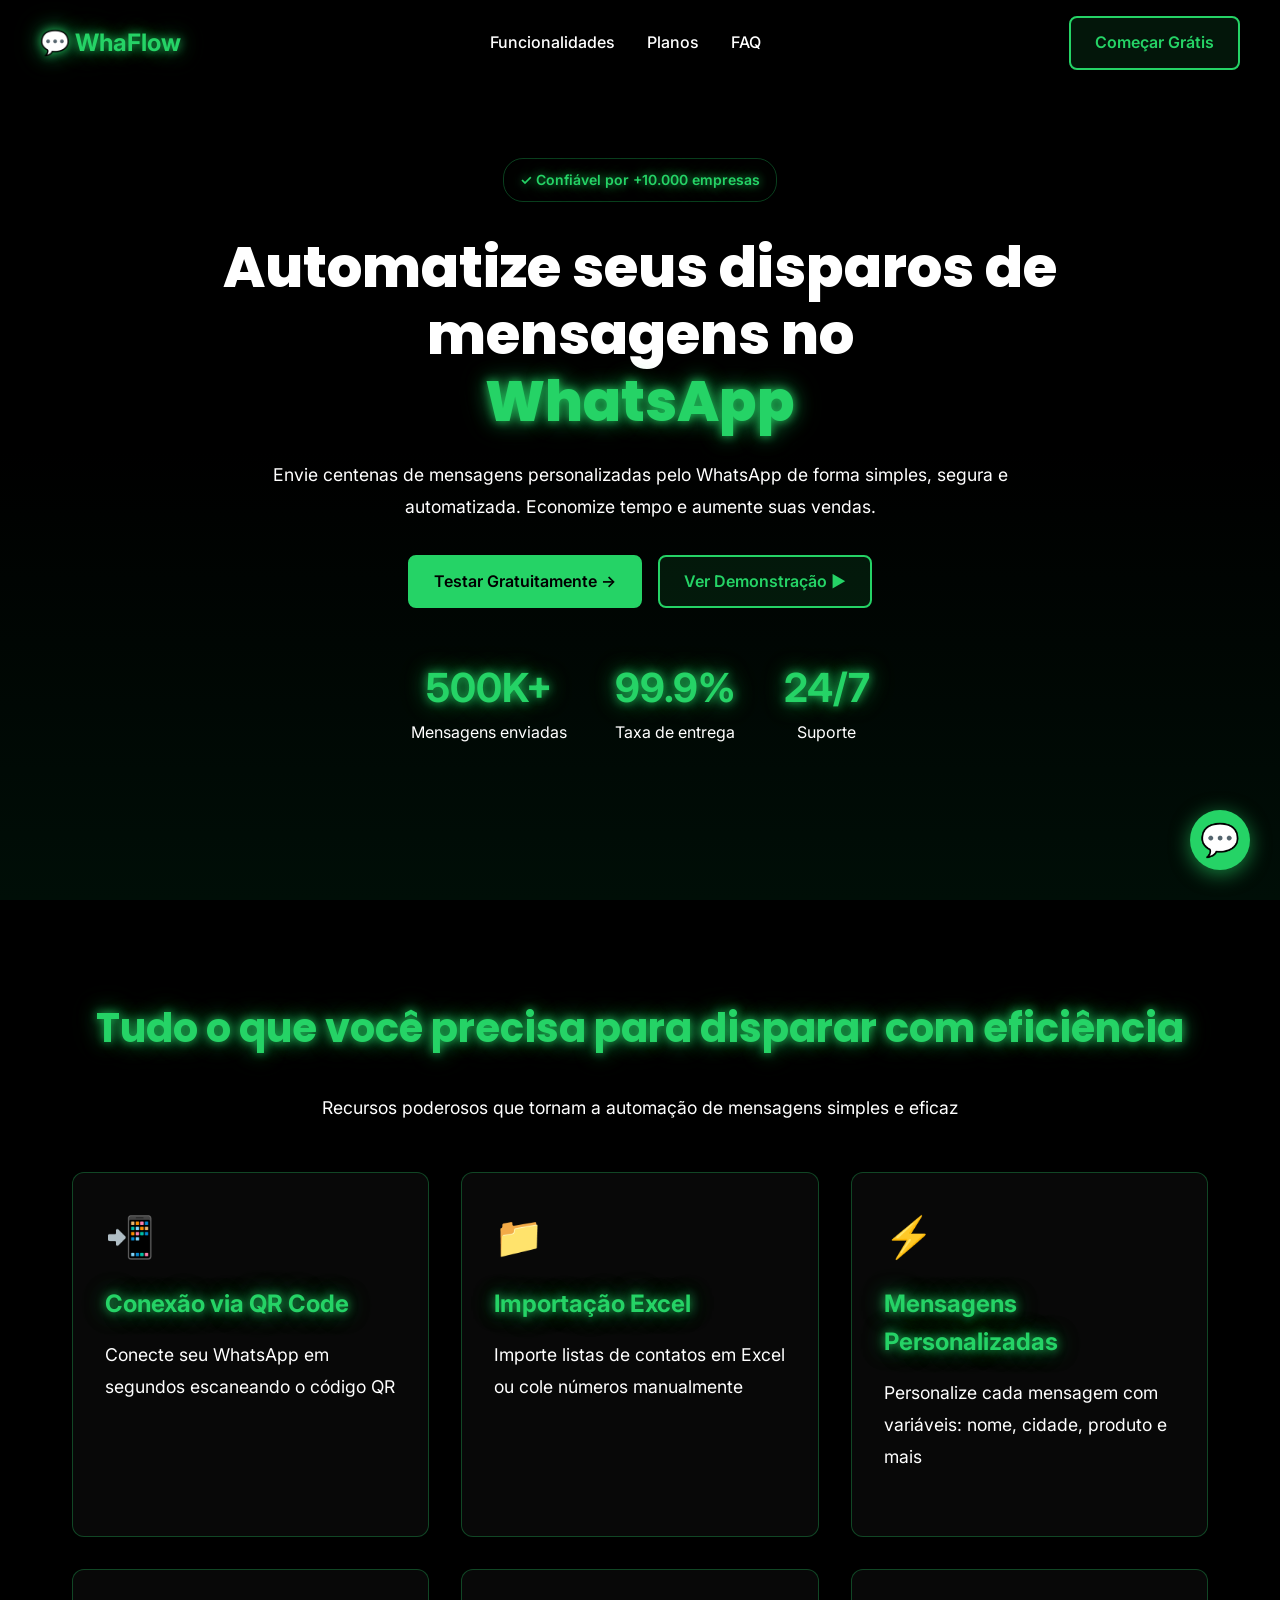
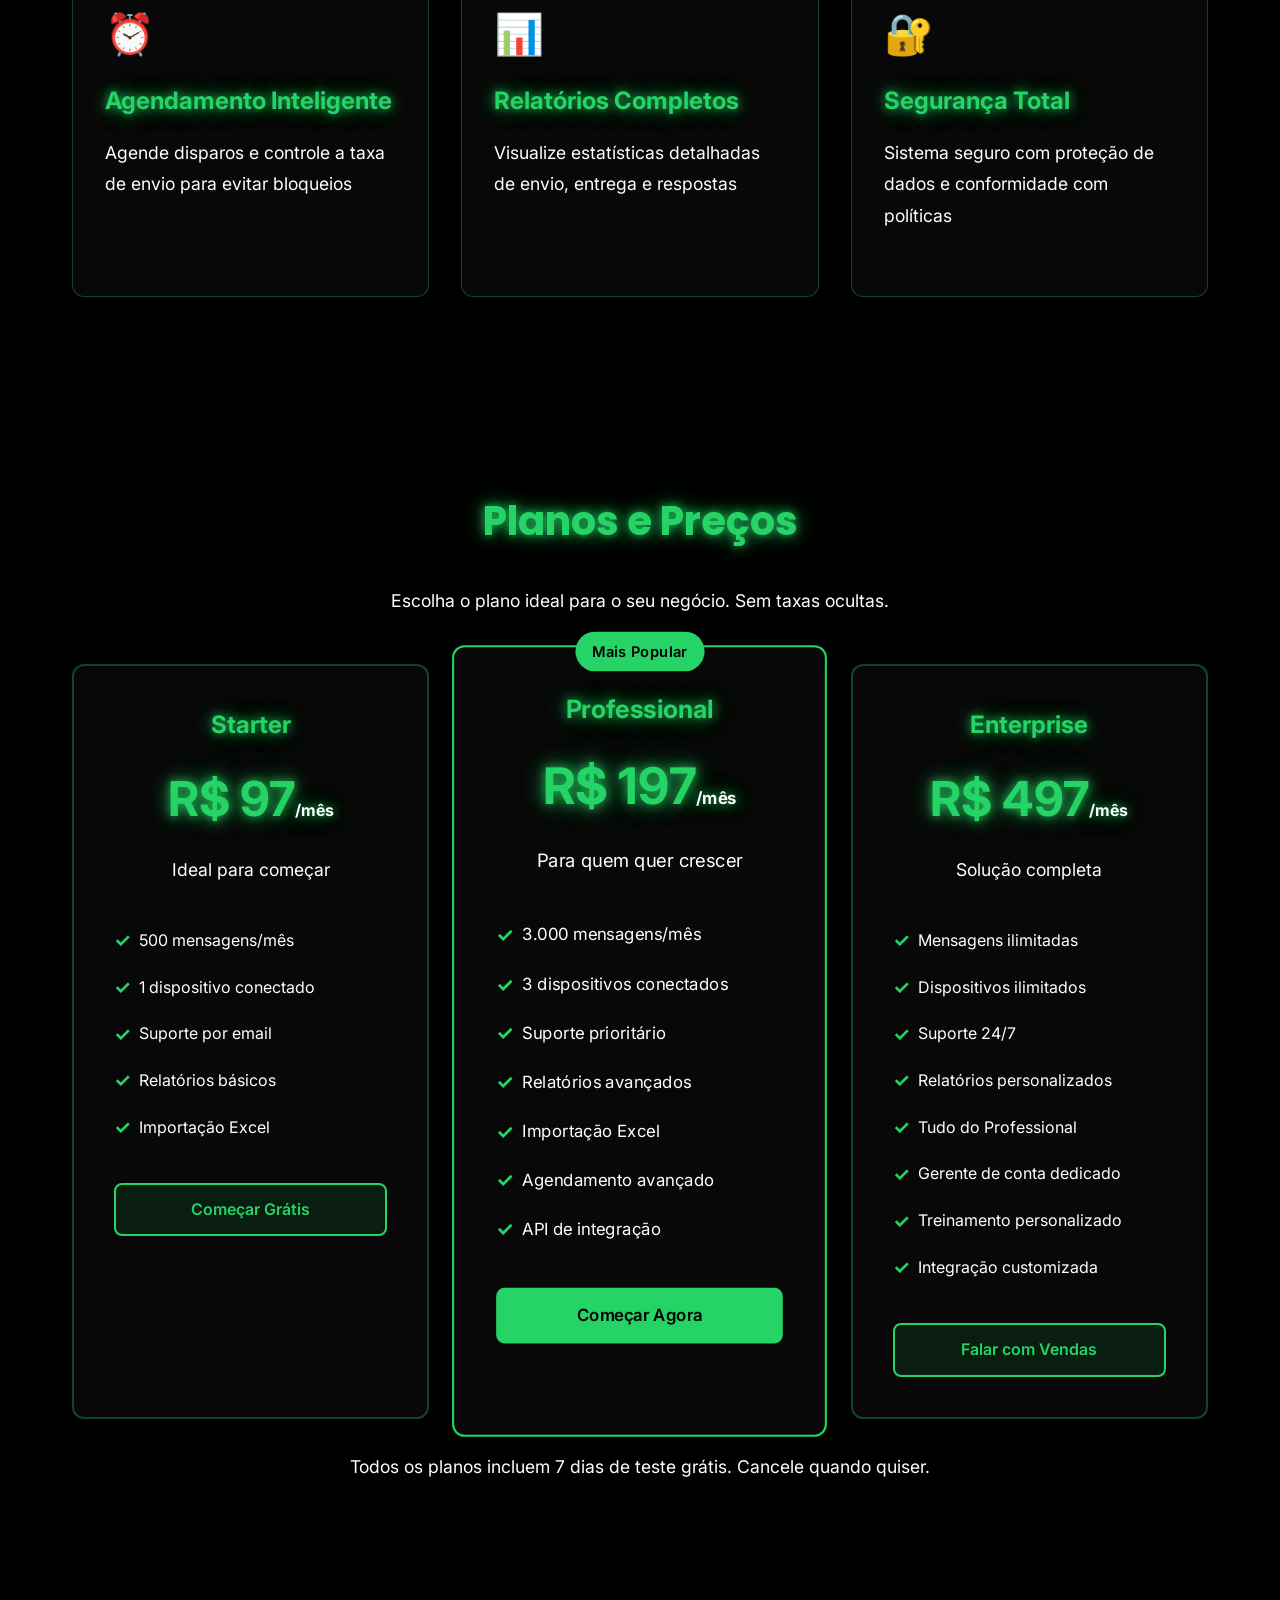
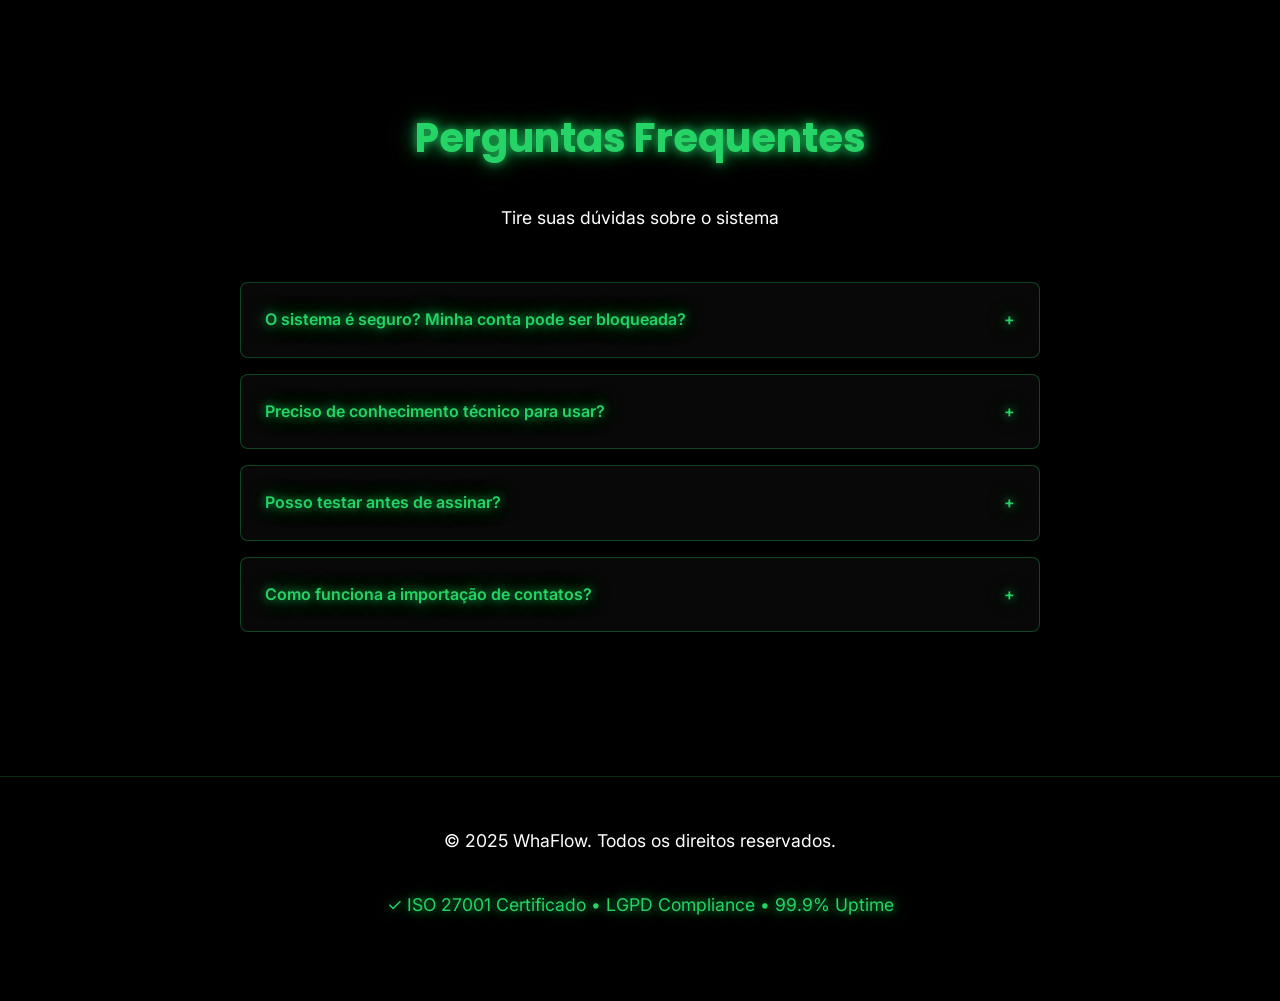
==== commit f009ae2d: "Update index.html" ====
--- a/index.html
+++ b/index.html
@@ -1,197 +1,674 @@
 
 <!DOCTYPE html>
 <html lang="pt-BR">
-  <head>
-    <script type="module">
-import { createHotContext } from "/@vite/client";
-const hot = createHotContext("/__dummy__runtime-error-plugin");
-
-function sendError(error) {
-  if (!(error instanceof Error)) {
-    error = new Error("(unknown runtime error)");
-  }
-  const serialized = {
-    message: error.message,
-    stack: error.stack,
-  };
-  hot.send("runtime-error-plugin:error", serialized);
-}
-
-window.addEventListener("error", (evt) => {
-  sendError(evt.error);
-});
-
-window.addEventListener("unhandledrejection", (evt) => {
-  sendError(evt.reason);
-});
-</script>
-
-    <script type="module">import { injectIntoGlobalHook } from "/@react-refresh";
-injectIntoGlobalHook(window);
-window.$RefreshReg$ = () => {};
-window.$RefreshSig$ = () => (type) => type;</script>
-
-    <script type="module" src="/@vite/client"></script>
-
-    <meta charset="UTF-8" />
-    <meta name="viewport" content="width=device-width, initial-scale=1.0, maximum-scale=1" />
-
-    <!-- SEO Meta Tags -->
+<head>
+    <meta charset="UTF-8">
+    <meta name="viewport" content="width=device-width, initial-scale=1.0">
     <title>WhaFlow - Sistema de Disparo Automático para WhatsApp | Aumente suas Vendas</title>
-    <meta name="description" content="Automatize seus disparos de mensagens no WhatsApp. Envie centenas de mensagens personalizadas de forma segura. Teste grátis por 7 dias. +10.000 empresas confiam em nós." />
-    <meta name="keywords" content="disparo whatsapp, automação whatsapp, mensagens em massa, whatsapp business, marketing whatsapp" />
-    <meta name="author" content="WhaFlow" />
-    <meta name="robots" content="index, follow" />
-
-    <!-- Open Graph / Facebook -->
-    <meta property="og:type" content="website" />
-    <meta property="og:url" content="https://whaflow.com/" />
-    <meta property="og:title" content="WhaFlow - Automação de Disparos no WhatsApp" />
-    <meta property="og:description" content="Envie centenas de mensagens personalizadas pelo WhatsApp de forma simples, segura e automatizada. Teste grátis por 7 dias." />
-    <meta property="og:image" content="/favicon.png" />
-
-    <!-- Twitter -->
-    <meta property="twitter:card" content="summary_large_image" />
-    <meta property="twitter:url" content="https://whaflow.com/" />
-    <meta property="twitter:title" content="WhaFlow - Automação de Disparos no WhatsApp" />
-    <meta property="twitter:description" content="Envie centenas de mensagens personalizadas pelo WhatsApp de forma simples, segura e automatizada." />
-    <meta property="twitter:image" content="/favicon.png" />
-
-    <!-- Theme Color -->
-    <meta name="theme-color" content="#25D366" />
-
-    <!-- Preload Critical Fonts -->
-    <link rel="preconnect" href="https://fonts.googleapis.com" />
-    <link rel="preconnect" href="https://fonts.gstatic.com" crossorigin />
-    <link href="https://fonts.googleapis.com/css2?family=Architects+Daughter&family=DM+Sans:ital,opsz,wght@0,9..40,100..1000;1,9..40,100..1000&family=Fira+Code:wght@300..700&family=Geist+Mono:wght@100..900&family=Geist:wght@100..900&family=IBM+Plex+Mono:ital,wght@0,100;0,200;0,300;0,400;0,500;0,600;0,700;1,100;1,200;1,300;1,400;1,500;1,600;1,700&family=IBM+Plex+Sans:ital,wght@0,100..700;1,100..700&family=Inter:ital,opsz,wght@0,14..32,100..900;1,14..32,100..900&family=JetBrains+Mono:ital,wght@0,100..800;1,100..800&family=Libre+Baskerville:ital,wght@0,400;0,700;1,400&family=Lora:ital,wght@0,400..700;1,400..700&family=Merriweather:ital,opsz,wght@0,18..144,300..900;1,18..144,300..900&family=Montserrat:ital,wght@0,100..900;1,100..900&family=Open+Sans:ital,wght@0,300..800;1,300..800&family=Outfit:wght@100..900&family=Oxanium:wght@200..800&family=Playfair+Display:ital,wght@0,400..900;1,400..900&family=Plus+Jakarta+Sans:ital,wght@0,200..800;1,200..800&family=Poppins:ital,wght@0,100;0,200;0,300;0,400;0,500;0,600;0,700;0,800;0,900;1,100;1,200;1,300;1,400;1,500;1,600;1,700;1,800;1,900&family=Roboto+Mono:ital,wght@0,100..700;1,100..700&family=Roboto:ital,wght@0,100..900;1,100..900&family=Source+Code+Pro:ital,wght@0,200..900;1,200..900&family=Source+Serif+4:ital,opsz,wght@0,8..60,200..900;1,8..60,200..900&family=Space+Grotesk:wght@300..700&family=Space+Mono:ital,wght@0,400;0,700;1,400;1,700&display=swap" rel="stylesheet">
-    <script type="module">"use strict";(()=>{var P="0.4.1";var w={HIGHLIGHT_COLOR:"#0079F2",HIGHLIGHT_BG:"#0079F210",ALLOWED_DOMAIN:".replit.dev",THEME_PREVIEW_STYLE_ID:"replit-theme-preview",MAX_SIBLING_HIGHLIGHTERS:1e3,MAX_DESCENDANTS_FOR_SCREENSHOT:1500},Z=`
-  [contenteditable] {
-    outline: none !important;
-  }
-
-  [contenteditable]:focus {
-    outline: none !important;
-  }
-`,ee=`
-  .beacon-highlighter {
-    content: '';
-    position: absolute;
-    z-index: ${Number.MAX_SAFE_INTEGER-3};
-    box-sizing: border-box;
-    pointer-events: none;
-    outline: 2px dashed ${w.HIGHLIGHT_COLOR} !important;
-    outline-offset: 0 !important;
-    margin: 0 !important;
-    padding: 0 !important;
-    transform: none !important;
-    background: ${w.HIGHLIGHT_BG} !important;
-    opacity: 0;
-  }
-  
-  .beacon-hover-highlighter {
-    position: fixed;
-    z-index: ${Number.MAX_SAFE_INTEGER};
-  }
-  
-  .beacon-selected-highlighter {
-    position: fixed;
-    pointer-events: none;
-    outline: 2px solid ${w.HIGHLIGHT_COLOR} !important;
-    outline-offset: 3px !important;
-    background: none !important;
-  }
-  
-  .beacon-label {
-    position: absolute;
-    background-color: ${w.HIGHLIGHT_COLOR};
-    color: #FFFFFF;
-    padding: 4px 8px;
-    border-radius: 4px;
-    font-size: 14px;
-    font-family: monospace;
-    line-height: 1;
-    white-space: nowrap;
-    box-shadow: 0 2px 4px rgba(0,0,0,0.2);
-    transform: translateY(-100%);
-    margin-top: -4px;
-    left: 0;
-    z-index: ${Number.MAX_SAFE_INTEGER-2};
-    pointer-events: none;
-    opacity: 0;
-  }
-  
-  .beacon-hover-label {
-    position: fixed;
-    z-index: ${Number.MAX_SAFE_INTEGER};
-  }
-  
-  .beacon-selected-label {
-    position: fixed;
-    pointer-events: none;
-  }
-  
-  .beacon-sibling-highlighter {
-    position: fixed;
-    pointer-events: none;
-    outline: 2px dashed ${w.HIGHLIGHT_COLOR} !important;
-    outline-offset: 0 !important;
-    margin: 0 !important;
-    padding: 0 !important;
-    transform: none !important;
-    background: ${w.HIGHLIGHT_BG} !important;
-  }
-`;function Me(e,i){return e[13]=1,e[14]=i>>8,e[15]=i&255,e[16]=i>>8,e[17]=i&255,e}var le=112,ae=72,ce=89,he=115,W;function De(){let e=new Int32Array(256);for(let i=0;i<256;i++){let t=i;for(let n=0;n<8;n++)t=t&1?3988292384^t>>>1:t>>>1;e[i]=t}return e}function Re(e){let i=-1;W||(W=De());for(let t=0;t<e.length;t++)i=W[(i^e[t])&255]^i>>>8;return i^-1}function Oe(e){let i=e.length-1;for(let t=i;t>=4;t--)if(e[t-4]===9&&e[t-3]===le&&e[t-2]===ae&&e[t-1]===ce&&e[t]===he)return t-3;return 0}function Pe(e,i,t=!1){let n=new Uint8Array(13);i*=39.3701,n[0]=le,n[1]=ae,n[2]=ce,n[3]=he,n[4]=i>>>24,n[5]=i>>>16,n[6]=i>>>8,n[7]=i&255,n[8]=n[4],n[9]=n[5],n[10]=n[6],n[11]=n[7],n[12]=1;let o=Re(n),r=new Uint8Array(4);if(r[0]=o>>>24,r[1]=o>>>16,r[2]=o>>>8,r[3]=o&255,t){let l=Oe(e);return e.set(n,l),e.set(r,l+13),e}else{let l=new Uint8Array(4);l[0]=0,l[1]=0,l[2]=0,l[3]=9;let s=new Uint8Array(54);return s.set(e,0),s.set(l,33),s.set(n,37),s.set(r,50),s}}var de="[modern-screenshot]",H=typeof window<"u",Fe=H&&"Worker"in window,ke=H&&"atob"in window,Yt=H&&"btoa"in window,V=H?window.navigator?.userAgent:"",ge=V.includes("Chrome"),F=V.includes("AppleWebKit")&&!ge,j=V.includes("Firefox"),Ue=e=>e&&"__CONTEXT__"in e,Be=e=>e.constructor.name==="CSSFontFaceRule",$e=e=>e.constructor.name==="CSSImportRule",S=e=>e.nodeType===1,N=e=>typeof e.className=="object",ue=e=>e.tagName==="image",We=e=>e.tagName==="use",x=e=>S(e)&&typeof e.style<"u"&&!N(e),Ge=e=>e.nodeType===8,Ve=e=>e.nodeType===3,L=e=>e.tagName==="IMG",k=e=>e.tagName==="VIDEO",je=e=>e.tagName==="CANVAS",qe=e=>e.tagName==="TEXTAREA",ze=e=>e.tagName==="INPUT",Xe=e=>e.tagName==="STYLE",Ye=e=>e.tagName==="SCRIPT",Ke=e=>e.tagName==="SELECT",Je=e=>e.tagName==="SLOT",Qe=e=>e.tagName==="IFRAME",Ze=(...e)=>console.warn(de,...e);function et(e){let i=e?.createElement?.("canvas");return i&&(i.height=i.width=1),!!i&&"toDataURL"in i&&!!i.toDataURL("image/webp").includes("image/webp")}var G=e=>e.startsWith("data:");function me(e,i){if(e.match(/^[a-z]+:\/\//i))return e;if(H&&e.match(/^\/\//))return window.location.protocol+e;if(e.match(/^[a-z]+:/i)||!H)return e;let t=U().implementation.createHTMLDocument(),n=t.createElement("base"),o=t.createElement("a");return t.head.appendChild(n),t.body.appendChild(o),i&&(n.href=i),o.href=e,o.href}function U(e){return(e&&S(e)?e?.ownerDocument:e)??window.document}var B="http://www.w3.org/2000/svg";function tt(e,i,t){let n=U(t).createElementNS(B,"svg");return n.setAttributeNS(null,"width",e.toString()),n.setAttributeNS(null,"height",i.toString()),n.setAttributeNS(null,"viewBox",`0 0 ${e} ${i}`),n}function it(e,i){let t=new XMLSerializer().serializeToString(e);return i&&(t=t.replace(/[\u0000-\u0008\v\f\u000E-\u001F\uD800-\uDFFF\uFFFE\uFFFF]/gu,"")),`data:image/svg+xml;charset=utf-8,${encodeURIComponent(t)}`}async function nt(e,i="image/png",t=1){try{return await new Promise((n,o)=>{e.toBlob(r=>{r?n(r):o(new Error("Blob is null"))},i,t)})}catch(n){if(ke)return rt(e.toDataURL(i,t));throw n}}function rt(e){let[i,t]=e.split(","),n=i.match(/data:(.+);/)?.[1]??void 0,o=window.atob(t),r=o.length,l=new Uint8Array(r);for(let s=0;s<r;s+=1)l[s]=o.charCodeAt(s);return new Blob([l],{type:n})}function fe(e,i){return new Promise((t,n)=>{let o=new FileReader;o.onload=()=>t(o.result),o.onerror=()=>n(o.error),o.onabort=()=>n(new Error(`Failed read blob to ${i}`)),i==="dataUrl"?o.readAsDataURL(e):i==="arrayBuffer"&&o.readAsArrayBuffer(e)})}var st=e=>fe(e,"dataUrl"),ot=e=>fe(e,"arrayBuffer");function C(e,i){let t=U(i).createElement("img");return t.decoding="sync",t.loading="eager",t.src=e,t}function I(e,i){return new Promise(t=>{let{timeout:n,ownerDocument:o,onError:r,onWarn:l}=i??{},s=typeof e=="string"?C(e,U(o)):e,c=null,h=null;function a(){t(s),c&&clearTimeout(c),h?.()}if(n&&(c=setTimeout(a,n)),k(s)){let d=s.currentSrc||s.src;if(!d)return s.poster?I(s.poster,i).then(t):a();if(s.readyState>=2)return a();let g=a,m=u=>{l?.("Failed video load",d,u),r?.(u),a()};h=()=>{s.removeEventListener("loadeddata",g),s.removeEventListener("error",m)},s.addEventListener("loadeddata",g,{once:!0}),s.addEventListener("error",m,{once:!0})}else{let d=ue(s)?s.href.baseVal:s.currentSrc||s.src;if(!d)return a();let g=async()=>{if(L(s)&&"decode"in s)try{await s.decode()}catch(u){l?.("Failed to decode image, trying to render anyway",s.dataset.originalSrc||d,u)}a()},m=u=>{l?.("Failed image load",s.dataset.originalSrc||d,u),a()};if(L(s)&&s.complete)return g();h=()=>{s.removeEventListener("load",g),s.removeEventListener("error",m)},s.addEventListener("load",g,{once:!0}),s.addEventListener("error",m,{once:!0})}})}async function lt(e,i){x(e)&&(L(e)||k(e)?await I(e,i):await Promise.all(["img","video"].flatMap(t=>Array.from(e.querySelectorAll(t)).map(n=>I(n,i)))))}var pe=function(){let i=0,t=()=>`0000${(Math.random()*36**4<<0).toString(36)}`.slice(-4);return()=>(i+=1,`u${t()}${i}`)}();function be(e){return e?.split(",").map(i=>i.trim().replace(/"|'/g,"").toLowerCase()).filter(Boolean)}var te=0;function at(e){let i=`${de}[#${te}]`;return te++,{time:t=>e&&console.time(`${i} ${t}`),timeEnd:t=>e&&console.timeEnd(`${i} ${t}`),warn:(...t)=>e&&Ze(...t)}}function ct(e){return{cache:e?"no-cache":"force-cache"}}async function q(e,i){return Ue(e)?e:ht(e,{...i,autoDestruct:!0})}async function ht(e,i){let{scale:t=1,workerUrl:n,workerNumber:o=1}=i||{},r=!!i?.debug,l=i?.features??!0,s=e.ownerDocument??(H?window.document:void 0),c=e.ownerDocument?.defaultView??(H?window:void 0),h=new Map,a={width:0,height:0,quality:1,type:"image/png",scale:t,backgroundColor:null,style:null,filter:null,maximumCanvasSize:0,timeout:3e4,progress:null,debug:r,fetch:{requestInit:ct(i?.fetch?.bypassingCache),placeholderImage:"[data-uri]",bypassingCache:!1,...i?.fetch},fetchFn:null,font:{},drawImageInterval:100,workerUrl:null,workerNumber:o,onCloneNode:null,onEmbedNode:null,onCreateForeignObjectSvg:null,includeStyleProperties:null,autoDestruct:!1,...i,__CONTEXT__:!0,log:at(r),node:e,ownerDocument:s,ownerWindow:c,dpi:t===1?null:96*t,svgStyleElement:Ee(s),svgDefsElement:s?.createElementNS(B,"defs"),svgStyles:new Map,defaultComputedStyles:new Map,workers:[...Array.from({length:Fe&&n&&o?o:0})].map(()=>{try{let m=new Worker(n);return m.onmessage=async u=>{let{url:f,result:p}=u.data;p?h.get(f)?.resolve?.(p):h.get(f)?.reject?.(new Error(`Error receiving message from worker: ${f}`))},m.onmessageerror=u=>{let{url:f}=u.data;h.get(f)?.reject?.(new Error(`Error receiving message from worker: ${f}`))},m}catch(m){return a.log.warn("Failed to new Worker",m),null}}).filter(Boolean),fontFamilies:new Map,fontCssTexts:new Map,acceptOfImage:`${[et(s)&&"image/webp","image/svg+xml","image/*","*/*"].filter(Boolean).join(",")};q=0.8`,requests:h,drawImageCount:0,tasks:[],features:l,isEnable:m=>m==="restoreScrollPosition"?typeof l=="boolean"?!1:l[m]??!1:typeof l=="boolean"?l:l[m]??!0};a.log.time("wait until load"),await lt(e,{timeout:a.timeout,onWarn:a.log.warn}),a.log.timeEnd("wait until load");let{width:d,height:g}=dt(e,a);return a.width=d,a.height=g,a}function Ee(e){if(!e)return;let i=e.createElement("style"),t=i.ownerDocument.createTextNode(`
-.______background-clip--text {
-  background-clip: text;
-  -webkit-background-clip: text;
-}
-`);return i.appendChild(t),i}function dt(e,i){let{width:t,height:n}=i;if(S(e)&&(!t||!n)){let o=e.getBoundingClientRect();t=t||o.width||Number(e.getAttribute("width"))||0,n=n||o.height||Number(e.getAttribute("height"))||0}return{width:t,height:n}}async function gt(e,i){let{log:t,timeout:n,drawImageCount:o,drawImageInterval:r}=i;t.time("image to canvas");let l=await I(e,{timeout:n,onWarn:i.log.warn}),{canvas:s,context2d:c}=ut(e.ownerDocument,i),h=()=>{try{c?.drawImage(l,0,0,s.width,s.height)}catch(a){i.log.warn("Failed to drawImage",a)}};if(h(),i.isEnable("fixSvgXmlDecode"))for(let a=0;a<o;a++)await new Promise(d=>{setTimeout(()=>{h(),d()},a+r)});return i.drawImageCount=0,t.timeEnd("image to canvas"),s}function ut(e,i){let{width:t,height:n,scale:o,backgroundColor:r,maximumCanvasSize:l}=i,s=e.createElement("canvas");s.width=Math.floor(t*o),s.height=Math.floor(n*o),s.style.width=`${t}px`,s.style.height=`${n}px`,l&&(s.width>l||s.height>l)&&(s.width>l&&s.height>l?s.width>s.height?(s.height*=l/s.width,s.width=l):(s.width*=l/s.height,s.height=l):s.width>l?(s.height*=l/s.width,s.width=l):(s.width*=l/s.height,s.height=l));let c=s.getContext("2d");return c&&r&&(c.fillStyle=r,c.fillRect(0,0,s.width,s.height)),{canvas:s,context2d:c}}function we(e,i){if(e.ownerDocument)try{let r=e.toDataURL();if(r!=="data:,")return C(r,e.ownerDocument)}catch(r){i.log.warn("Failed to clone canvas",r)}let t=e.cloneNode(!1),n=e.getContext("2d"),o=t.getContext("2d");try{return n&&o&&o.putImageData(n.getImageData(0,0,e.width,e.height),0,0),t}catch(r){i.log.warn("Failed to clone canvas",r)}return t}function mt(e,i){try{if(e?.contentDocument?.body)return z(e.contentDocument.body,i)}catch(t){i.log.warn("Failed to clone iframe",t)}return e.cloneNode(!1)}function ft(e){let i=e.cloneNode(!1);return e.currentSrc&&e.currentSrc!==e.src&&(i.src=e.currentSrc,i.srcset=""),i.loading==="lazy"&&(i.loading="eager"),i}async function pt(e,i){if(e.ownerDocument&&!e.currentSrc&&e.poster)return C(e.poster,e.ownerDocument);let t=e.cloneNode(!1);t.crossOrigin="anonymous",e.currentSrc&&e.currentSrc!==e.src&&(t.src=e.currentSrc);let n=t.ownerDocument;if(n){let o=!0;if(await I(t,{onError:()=>o=!1,onWarn:i.log.warn}),!o)return e.poster?C(e.poster,e.ownerDocument):t;t.currentTime=e.currentTime,await new Promise(l=>{t.addEventListener("seeked",l,{once:!0})});let r=n.createElement("canvas");r.width=e.offsetWidth,r.height=e.offsetHeight;try{let l=r.getContext("2d");l&&l.drawImage(t,0,0,r.width,r.height)}catch(l){return i.log.warn("Failed to clone video",l),e.poster?C(e.poster,e.ownerDocument):t}return we(r,i)}return t}function bt(e,i){return je(e)?we(e,i):Qe(e)?mt(e,i):L(e)?ft(e):k(e)?pt(e,i):e.cloneNode(!1)}function Et(e){let i=e.sandbox;if(!i){let{ownerDocument:t}=e;try{t&&(i=t.createElement("iframe"),i.id=`__SANDBOX__-${pe()}`,i.width="0",i.height="0",i.style.visibility="hidden",i.style.position="fixed",t.body.appendChild(i),i.contentWindow?.document.write('<!DOCTYPE html><meta charset="UTF-8"><title></title><body>'),e.sandbox=i)}catch(n){e.log.warn("Failed to getSandBox",n)}}return i}var wt=["width","height","-webkit-text-fill-color"],vt=["stroke","fill"];function ve(e,i,t){let{defaultComputedStyles:n}=t,o=e.nodeName.toLowerCase(),r=N(e)&&o!=="svg",l=r?vt.map(f=>[f,e.getAttribute(f)]).filter(([,f])=>f!==null):[],s=[r&&"svg",o,l.map((f,p)=>`${f}=${p}`).join(","),i].filter(Boolean).join(":");if(n.has(s))return n.get(s);let h=Et(t)?.contentWindow;if(!h)return new Map;let a=h?.document,d,g;r?(d=a.createElementNS(B,"svg"),g=d.ownerDocument.createElementNS(d.namespaceURI,o),l.forEach(([f,p])=>{g.setAttributeNS(null,f,p)}),d.appendChild(g)):d=g=a.createElement(o),g.textContent=" ",a.body.appendChild(d);let m=h.getComputedStyle(g,i),u=new Map;for(let f=m.length,p=0;p<f;p++){let b=m.item(p);wt.includes(b)||u.set(b,m.getPropertyValue(b))}return a.body.removeChild(d),n.set(s,u),u}function ye(e,i,t){let n=new Map,o=[],r=new Map;if(t)for(let s of t)l(s);else for(let s=e.length,c=0;c<s;c++){let h=e.item(c);l(h)}for(let s=o.length,c=0;c<s;c++)r.get(o[c])?.forEach((h,a)=>n.set(a,h));function l(s){let c=e.getPropertyValue(s),h=e.getPropertyPriority(s),a=s.lastIndexOf("-"),d=a>-1?s.substring(0,a):void 0;if(d){let g=r.get(d);g||(g=new Map,r.set(d,g)),g.set(s,[c,h])}i.get(s)===c&&!h||(d?o.push(d):n.set(s,[c,h]))}return n}function yt(e,i,t,n){let{ownerWindow:o,includeStyleProperties:r,currentParentNodeStyle:l}=n,s=i.style,c=o.getComputedStyle(e),h=ve(e,null,n);l?.forEach((d,g)=>{h.delete(g)});let a=ye(c,h,r);a.delete("transition-property"),a.delete("all"),a.delete("d"),a.delete("content"),t&&(a.delete("margin-top"),a.delete("margin-right"),a.delete("margin-bottom"),a.delete("margin-left"),a.delete("margin-block-start"),a.delete("margin-block-end"),a.delete("margin-inline-start"),a.delete("margin-inline-end"),a.set("box-sizing",["border-box",""])),a.get("background-clip")?.[0]==="text"&&i.classList.add("______background-clip--text"),ge&&(a.has("font-kerning")||a.set("font-kerning",["normal",""]),(a.get("overflow-x")?.[0]==="hidden"||a.get("overflow-y")?.[0]==="hidden")&&a.get("text-overflow")?.[0]==="ellipsis"&&e.scrollWidth===e.clientWidth&&a.set("text-overflow",["clip",""]));for(let d=s.length,g=0;g<d;g++)s.removeProperty(s.item(g));return a.forEach(([d,g],m)=>{s.setProperty(m,d,g)}),a}function St(e,i){(qe(e)||ze(e)||Ke(e))&&i.setAttribute("value",e.value)}var At=[":before",":after"],Tt=[":-webkit-scrollbar",":-webkit-scrollbar-button",":-webkit-scrollbar-thumb",":-webkit-scrollbar-track",":-webkit-scrollbar-track-piece",":-webkit-scrollbar-corner",":-webkit-resizer"];function Ht(e,i,t,n,o){let{ownerWindow:r,svgStyleElement:l,svgStyles:s,currentNodeStyle:c}=n;if(!l||!r)return;function h(a){let d=r.getComputedStyle(e,a),g=d.getPropertyValue("content");if(!g||g==="none")return;o?.(g),g=g.replace(/(')|(")|(counter\(.+\))/g,"");let m=[pe()],u=ve(e,a,n);c?.forEach((E,y)=>{u.delete(y)});let f=ye(d,u,n.includeStyleProperties);f.delete("content"),f.delete("-webkit-locale"),f.get("background-clip")?.[0]==="text"&&i.classList.add("______background-clip--text");let p=[`content: '${g}';`];if(f.forEach(([E,y],T)=>{p.push(`${T}: ${E}${y?" !important":""};`)}),p.length===1)return;try{i.className=[i.className,...m].join(" ")}catch(E){n.log.warn("Failed to copyPseudoClass",E);return}let b=p.join(`
-  `),v=s.get(b);v||(v=[],s.set(b,v)),v.push(`.${m[0]}:${a}`)}At.forEach(h),t&&Tt.forEach(h)}var ie=new Set(["symbol"]);async function ne(e,i,t,n,o){if(S(t)&&(Xe(t)||Ye(t))||n.filter&&!n.filter(t))return;ie.has(i.nodeName)||ie.has(t.nodeName)?n.currentParentNodeStyle=void 0:n.currentParentNodeStyle=n.currentNodeStyle;let r=await z(t,n,!1,o);n.isEnable("restoreScrollPosition")&&Ct(e,r),i.appendChild(r)}async function re(e,i,t,n){let o=(S(e)?e.shadowRoot?.firstChild:void 0)??e.firstChild;for(let r=o;r;r=r.nextSibling)if(!Ge(r))if(S(r)&&Je(r)&&typeof r.assignedNodes=="function"){let l=r.assignedNodes();for(let s=0;s<l.length;s++)await ne(e,i,l[s],t,n)}else await ne(e,i,r,t,n)}function Ct(e,i){if(!x(e)||!x(i))return;let{scrollTop:t,scrollLeft:n}=e;if(!t&&!n)return;let{transform:o}=i.style,r=new DOMMatrix(o),{a:l,b:s,c,d:h}=r;r.a=1,r.b=0,r.c=0,r.d=1,r.translateSelf(-n,-t),r.a=l,r.b=s,r.c=c,r.d=h,i.style.transform=r.toString()}function Lt(e,i){let{backgroundColor:t,width:n,height:o,style:r}=i,l=e.style;if(t&&l.setProperty("background-color",t,"important"),n&&l.setProperty("width",`${n}px`,"important"),o&&l.setProperty("height",`${o}px`,"important"),r)for(let s in r)l[s]=r[s]}var xt=/^[\w-:]+$/;async function z(e,i,t=!1,n){let{ownerDocument:o,ownerWindow:r,fontFamilies:l}=i;if(o&&Ve(e))return n&&/\S/.test(e.data)&&n(e.data),o.createTextNode(e.data);if(o&&r&&S(e)&&(x(e)||N(e))){let c=await bt(e,i);if(i.isEnable("removeAbnormalAttributes")){let u=c.getAttributeNames();for(let f=u.length,p=0;p<f;p++){let b=u[p];xt.test(b)||c.removeAttribute(b)}}let h=i.currentNodeStyle=yt(e,c,t,i);t&&Lt(c,i);let a=!1;if(i.isEnable("copyScrollbar")){let u=[h.get("overflow-x")?.[0],h.get("overflow-y")?.[0]];a=u.includes("scroll")||(u.includes("auto")||u.includes("overlay"))&&(e.scrollHeight>e.clientHeight||e.scrollWidth>e.clientWidth)}let d=h.get("text-transform")?.[0],g=be(h.get("font-family")?.[0]),m=g?u=>{d==="uppercase"?u=u.toUpperCase():d==="lowercase"?u=u.toLowerCase():d==="capitalize"&&(u=u[0].toUpperCase()+u.substring(1)),g.forEach(f=>{let p=l.get(f);p||l.set(f,p=new Set),u.split("").forEach(b=>p.add(b))})}:void 0;return Ht(e,c,a,i,m),St(e,c),k(e)||await re(e,c,i,m),c}let s=e.cloneNode(!1);return await re(e,s,i),s}function It(e){if(e.ownerDocument=void 0,e.ownerWindow=void 0,e.svgStyleElement=void 0,e.svgDefsElement=void 0,e.svgStyles.clear(),e.defaultComputedStyles.clear(),e.sandbox){try{e.sandbox.remove()}catch(i){e.log.warn("Failed to destroyContext",i)}e.sandbox=void 0}e.workers=[],e.fontFamilies.clear(),e.fontCssTexts.clear(),e.requests.clear(),e.tasks=[]}function _t(e){let{url:i,timeout:t,responseType:n,...o}=e,r=new AbortController,l=t?setTimeout(()=>r.abort(),t):void 0;return fetch(i,{signal:r.signal,...o}).then(s=>{if(!s.ok)throw new Error("Failed fetch, not 2xx response",{cause:s});switch(n){case"arrayBuffer":return s.arrayBuffer();case"dataUrl":return s.blob().then(st);case"text":default:return s.text()}}).finally(()=>clearTimeout(l))}function _(e,i){let{url:t,requestType:n="text",responseType:o="text",imageDom:r}=i,l=t,{timeout:s,acceptOfImage:c,requests:h,fetchFn:a,fetch:{requestInit:d,bypassingCache:g,placeholderImage:m},font:u,workers:f,fontFamilies:p}=e;n==="image"&&(F||j)&&e.drawImageCount++;let b=h.get(t);if(!b){g&&g instanceof RegExp&&g.test(l)&&(l+=(/\?/.test(l)?"&":"?")+new Date().getTime());let v=n.startsWith("font")&&u&&u.minify,E=new Set;v&&n.split(";")[1].split(",").forEach(O=>{p.has(O)&&p.get(O).forEach(Q=>E.add(Q))});let y=v&&E.size,T={url:l,timeout:s,responseType:y?"arrayBuffer":o,headers:n==="image"?{accept:c}:void 0,...d};b={type:n,resolve:void 0,reject:void 0,response:null},b.response=(async()=>{if(a&&n==="image"){let A=await a(t);if(A)return A}return!F&&t.startsWith("http")&&f.length?new Promise((A,O)=>{f[h.size&f.length-1].postMessage({rawUrl:t,...T}),b.resolve=A,b.reject=O}):_t(T)})().catch(A=>{if(h.delete(t),n==="image"&&m)return e.log.warn("Failed to fetch image base64, trying to use placeholder image",l),typeof m=="string"?m:m(r);throw A}),h.set(t,b)}return b.response}async function Se(e,i,t,n){if(!Ae(e))return e;for(let[o,r]of Nt(e,i))try{let l=await _(t,{url:r,requestType:n?"image":"text",responseType:"dataUrl"});e=e.replace(Mt(o),`$1${l}$3`)}catch(l){t.log.warn("Failed to fetch css data url",o,l)}return e}function Ae(e){return/url\((['"]?)([^'"]+?)\1\)/.test(e)}var Te=/url\((['"]?)([^'"]+?)\1\)/g;function Nt(e,i){let t=[];return e.replace(Te,(n,o,r)=>(t.push([r,me(r,i)]),n)),t.filter(([n])=>!G(n))}function Mt(e){let i=e.replace(/([.*+?^${}()|\[\]\/\\])/g,"\\$1");return new RegExp(`(url\\(['"]?)(${i})(['"]?\\))`,"g")}var Dt=["background-image","border-image-source","-webkit-border-image","-webkit-mask-image","list-style-image"];function Rt(e,i){return Dt.map(t=>{let n=e.getPropertyValue(t);return!n||n==="none"?null:((F||j)&&i.drawImageCount++,Se(n,null,i,!0).then(o=>{!o||n===o||e.setProperty(t,o,e.getPropertyPriority(t))}))}).filter(Boolean)}function Ot(e,i){if(L(e)){let t=e.currentSrc||e.src;if(!G(t))return[_(i,{url:t,imageDom:e,requestType:"image",responseType:"dataUrl"}).then(n=>{n&&(e.srcset="",e.dataset.originalSrc=t,e.src=n||"")})];(F||j)&&i.drawImageCount++}else if(N(e)&&!G(e.href.baseVal)){let t=e.href.baseVal;return[_(i,{url:t,imageDom:e,requestType:"image",responseType:"dataUrl"}).then(n=>{n&&(e.dataset.originalSrc=t,e.href.baseVal=n||"")})]}return[]}function Pt(e,i){let{ownerDocument:t,svgDefsElement:n}=i,o=e.getAttribute("href")??e.getAttribute("xlink:href");if(!o)return[];let[r,l]=o.split("#");if(l){let s=`#${l}`,c=t?.querySelector(`svg ${s}`);if(r&&e.setAttribute("href",s),n?.querySelector(s))return[];if(c)return n?.appendChild(c.cloneNode(!0)),[];if(r)return[_(i,{url:r,responseType:"text"}).then(h=>{n?.insertAdjacentHTML("beforeend",h)})]}return[]}function He(e,i){let{tasks:t}=i;S(e)&&((L(e)||ue(e))&&t.push(...Ot(e,i)),We(e)&&t.push(...Pt(e,i))),x(e)&&t.push(...Rt(e.style,i)),e.childNodes.forEach(n=>{He(n,i)})}async function Ft(e,i){let{ownerDocument:t,svgStyleElement:n,fontFamilies:o,fontCssTexts:r,tasks:l,font:s}=i;if(!(!t||!n||!o.size))if(s&&s.cssText){let c=oe(s.cssText,i);n.appendChild(t.createTextNode(`${c}
-`))}else{let c=Array.from(t.styleSheets).filter(a=>{try{return"cssRules"in a&&!!a.cssRules.length}catch(d){return i.log.warn(`Error while reading CSS rules from ${a.href}`,d),!1}});await Promise.all(c.flatMap(a=>Array.from(a.cssRules).map(async(d,g)=>{if($e(d)){let m=g+1,u=d.href,f="";try{f=await _(i,{url:u,requestType:"text",responseType:"text"})}catch(b){i.log.warn(`Error fetch remote css import from ${u}`,b)}let p=f.replace(Te,(b,v,E)=>b.replace(E,me(E,u)));for(let b of Ut(p))try{a.insertRule(b,b.startsWith("@import")?m+=1:a.cssRules.length)}catch(v){i.log.warn("Error inserting rule from remote css import",{rule:b,error:v})}}}))),c.flatMap(a=>Array.from(a.cssRules)).filter(a=>Be(a)&&Ae(a.style.getPropertyValue("src"))&&be(a.style.getPropertyValue("font-family"))?.some(d=>o.has(d))).forEach(a=>{let d=a,g=r.get(d.cssText);g?n.appendChild(t.createTextNode(`${g}
-`)):l.push(Se(d.cssText,d.parentStyleSheet?d.parentStyleSheet.href:null,i).then(m=>{m=oe(m,i),r.set(d.cssText,m),n.appendChild(t.createTextNode(`${m}
-`))}))})}}var kt=/(\/\*[\s\S]*?\*\/)/g,se=/((@.*?keyframes [\s\S]*?){([\s\S]*?}\s*?)})/gi;function Ut(e){if(e==null)return[];let i=[],t=e.replace(kt,"");for(;;){let r=se.exec(t);if(!r)break;i.push(r[0])}t=t.replace(se,"");let n=/@import[\s\S]*?url\([^)]*\)[\s\S]*?;/gi,o=new RegExp("((\\s*?(?:\\/\\*[\\s\\S]*?\\*\\/)?\\s*?@media[\\s\\S]*?){([\\s\\S]*?)}\\s*?})|(([\\s\\S]*?){([\\s\\S]*?)})","gi");for(;;){let r=n.exec(t);if(r)o.lastIndex=n.lastIndex;else if(r=o.exec(t),r)n.lastIndex=o.lastIndex;else break;i.push(r[0])}return i}var Bt=/url\([^)]+\)\s*format\((["']?)([^"']+)\1\)/g,$t=/src:\s*(?:url\([^)]+\)\s*format\([^)]+\)[,;]\s*)+/g;function oe(e,i){let{font:t}=i,n=t?t?.preferredFormat:void 0;return n?e.replace($t,o=>{for(;;){let[r,,l]=Bt.exec(o)||[];if(!l)return"";if(l===n)return`src: ${r};`}}):e}async function Wt(e,i){let t=await q(e,i);if(S(t.node)&&N(t.node))return t.node;let{ownerDocument:n,log:o,tasks:r,svgStyleElement:l,svgDefsElement:s,svgStyles:c,font:h,progress:a,autoDestruct:d,onCloneNode:g,onEmbedNode:m,onCreateForeignObjectSvg:u}=t;o.time("clone node");let f=await z(t.node,t,!0);if(l&&n){let y="";c.forEach((T,A)=>{y+=`${T.join(`,
-`)} {
-  ${A}
-}
-`}),l.appendChild(n.createTextNode(y))}o.timeEnd("clone node"),await g?.(f),h!==!1&&S(f)&&(o.time("embed web font"),await Ft(f,t),o.timeEnd("embed web font")),o.time("embed node"),He(f,t);let p=r.length,b=0,v=async()=>{for(;;){let y=r.pop();if(!y)break;try{await y}catch(T){t.log.warn("Failed to run task",T)}a?.(++b,p)}};a?.(b,p),await Promise.all([...Array.from({length:4})].map(v)),o.timeEnd("embed node"),await m?.(f);let E=Gt(f,t);return s&&E.insertBefore(s,E.children[0]),l&&E.insertBefore(l,E.children[0]),d&&It(t),await u?.(E),E}function Gt(e,i){let{width:t,height:n}=i,o=tt(t,n,e.ownerDocument),r=o.ownerDocument.createElementNS(o.namespaceURI,"foreignObject");return r.setAttributeNS(null,"x","0%"),r.setAttributeNS(null,"y","0%"),r.setAttributeNS(null,"width","100%"),r.setAttributeNS(null,"height","100%"),r.append(e),o.appendChild(r),o}async function Vt(e,i){let t=await q(e,i),n=await Wt(t),o=it(n,t.isEnable("removeControlCharacter"));t.autoDestruct||(t.svgStyleElement=Ee(t.ownerDocument),t.svgDefsElement=t.ownerDocument?.createElementNS(B,"defs"),t.svgStyles.clear());let r=C(o,n.ownerDocument);return await gt(r,t)}async function Ce(e,i){let t=await q(e,i),{log:n,type:o,quality:r,dpi:l}=t,s=await Vt(t);n.time("canvas to blob");let c=await nt(s,o,r);if(["image/png","image/jpeg"].includes(o)&&l){let h=await ot(c.slice(0,33)),a=new Uint8Array(h);return o==="image/png"?a=Pe(a,l):o==="image/jpeg"&&(a=Me(a,l)),n.timeEnd("canvas to blob"),new Blob([a,c.slice(33)],{type:o})}return n.timeEnd("canvas to blob"),c}var M={METADATA:"data-replit-metadata",COMPONENT_NAME:"data-component-name"};function Le(e){if(e.startsWith("http://localhost:"))return!0;try{return new URL(e).hostname.endsWith(w.ALLOWED_DOMAIN)}catch{return!1}}function Y(e){if(!e)return null;let i=document.elementFromPoint(e.clientX,e.clientY);return i instanceof HTMLElement?i:null}function jt(e,i=300){if(!e)return"";let t=String(e);return t.length<=i?t:t.slice(0,i)+"..."}function X(e){if(e)return{tagName:e.tagName.toLowerCase(),className:e.className.toString?e.className.toString():String(e.className),textContent:e.textContent??"",id:e.id}}function $(e){let i=e.getAttribute(M.COMPONENT_NAME)??e.tagName.toLowerCase();return jt(i,50)}function K(e){let i=window.getComputedStyle(e),t=e.parentElement,n=e.nextElementSibling,o=t?.parentElement??null,r={backgroundColor:i.backgroundColor,color:i.color,display:i.display,position:i.position,width:i.width,height:i.height,fontSize:i.fontSize,fontFamily:i.fontFamily,fontWeight:i.fontWeight,margin:i.margin,padding:i.padding,textAlign:i.textAlign};return{elementPath:e.getAttribute(M.METADATA)??"",elementName:$(e),textContent:e.textContent??"",originalTextContent:e.getAttribute("data-original-text")?decodeURIComponent(e.getAttribute("data-original-text")??""):void 0,srcAttribute:e.getAttribute("src")??"",hasChildElements:e.childElementCount>0,id:e.id,className:e.className.toString?e.className.toString():String(e.className),computedStyles:r,textAlign:i.textAlign,relatedElements:{parent:X(t),nextSibling:X(n),grandParent:X(o)}}}async function xe(e){try{let t=window.getComputedStyle(e).backgroundColor;return qt(t)&&(t=window.getComputedStyle(document.documentElement).backgroundColor),await Ce(e,{type:"image/png",backgroundColor:t})}catch(i){console.error("[replit-cartographer] Failed to take screenshot:",i);return}}function qt(e){return e==="transparent"||e==="rgba(0, 0, 0, 0)"||e.endsWith(", 0)")||e.endsWith(",0)")}function J(e){let i=e.getBoundingClientRect(),t=window.innerHeight,n=window.innerWidth;return i.bottom>0&&i.top<t&&i.right>0&&i.left<n}function D(e,i=w.MAX_SIBLING_HIGHLIGHTERS,t=!1){let r=e.getAttribute(M.METADATA);if(!r)return[];let l=`[${M.METADATA}="${r}"]`,s=document,c=e.parentElement;c&&c.childElementCount>50&&(s=c);let h=s.querySelectorAll(l),a=Math.min(i,5e3),d=[],g=0;for(let m=0;m<h.length&&g<a;m++){let u=h[m];if(u instanceof HTMLElement&&u!==e){if(t&&!J(u))continue;d.push(u),g++}}return d}function Ie(e,i,t){let n=e.children;for(let o=0;o<n.length;o++)if(t.value+=1,t.value>i||Ie(n[o],i,t))return!0;return!1}function _e(e){let i={value:0};return Ie(e,w.MAX_DESCENDANTS_FOR_SCREENSHOT,i)}var R=class{selectedElement=null;selectedSiblingElements=[];visibleSelectedSiblingElements=[];isActive=!1;lastHighlightedElement=null;enableEditing=!1;shadowHost=null;shadowRoot=null;hoverHighlighter=null;hoverLabel=null;selectedHighlighter=null;selectedLabel=null;hoverSiblingHighlighters=[];selectedSiblingHighlighters=[];mutationObserver=null;throttledRecalculate=null;constructor(){this.setupMessageListener(),this.observeLightDarkModeSwitch(),this.notifyScriptLoaded(),this.throttledRecalculate=this.throttleRAF(this.recalculateSelectedElement.bind(this))}throttleRAF(i){let t=null,n=null;return(...o)=>{n=o,t===null&&(t=requestAnimationFrame(()=>{n!==null&&i(...n),t=null,n=null}))}}initializeHighlighter(){this.shadowHost=document.createElement("div"),this.shadowHost.style.all="initial",this.shadowRoot=this.shadowHost.attachShadow({mode:"open"}),document.body.appendChild(this.shadowHost);let i=document.createElement("style");i.textContent=ee,this.shadowRoot.appendChild(i);let t=document.createElement("style");t.textContent=Z,document.head.appendChild(t),this.hoverHighlighter=document.createElement("div"),this.hoverLabel=document.createElement("div"),this.hoverHighlighter.className="beacon-highlighter beacon-hover-highlighter",this.hoverLabel.className="beacon-label beacon-hover-label",this.selectedHighlighter=document.createElement("div"),this.selectedLabel=document.createElement("div"),this.selectedHighlighter.className="beacon-highlighter beacon-selected-highlighter",this.selectedLabel.className="beacon-label beacon-selected-label",this.shadowRoot.appendChild(this.selectedHighlighter),this.shadowRoot.appendChild(this.selectedLabel),this.shadowRoot.appendChild(this.hoverHighlighter),this.shadowRoot.appendChild(this.hoverLabel)}setupMessageListener(){window.addEventListener("message",this.handleMessage.bind(this))}notifyScriptLoaded(){this.postMessageToParent({type:"SELECTOR_SCRIPT_LOADED",timestamp:Date.now(),version:P})}postMessageToParent(i){window.parent&&window.parent.postMessage(i,"*")}handleMouseMove=i=>{if(this.isActive&&this.hoverHighlighter){let t=Y(i);if(!t||t===this.hoverHighlighter||t===this.selectedHighlighter||t===this.shadowHost||this.selectedSiblingHighlighters.includes(t)||this.hoverSiblingHighlighters.includes(t)){this.hideHighlight(this.hoverHighlighter,this.hoverLabel),this.lastHighlightedElement=null,this.clearHoverSiblingHighlighters();return}if(t===this.selectedElement){this.hideHighlight(this.hoverHighlighter,this.hoverLabel),this.lastHighlightedElement=null,this.clearHoverSiblingHighlighters();return}this.lastHighlightedElement&&this.lastHighlightedElement!==t&&this.lastHighlightedElement!==this.selectedElement&&this.lastHighlightedElement.removeAttribute("contenteditable"),this.lastHighlightedElement=t,this.updateHighlighterPosition(t,this.hoverHighlighter,this.hoverLabel)}};handleMouseLeave=()=>{this.isActive&&(this.hoverHighlighter&&(this.hoverHighlighter.style.opacity="0"),this.hoverLabel&&(this.hoverLabel.style.opacity="0"),this.hoverSiblingHighlighters.length>0&&this.clearHoverSiblingHighlighters(),this.lastHighlightedElement&&this.lastHighlightedElement!==this.selectedElement&&this.lastHighlightedElement.removeAttribute("contenteditable"))};calculateLabelPosition(i,t){return t<28?{top:`${t}px`,left:`${i.left}px`,transform:"none",marginTop:"2px"}:{top:`${t}px`,left:`${i.left}px`,transform:"translateY(-100%)",marginTop:"-4px"}}updateHighlighterPosition(i,t,n){if(!t||!n)return;let o=D(i,w.MAX_SIBLING_HIGHLIGHTERS,!1);this.enableEditing&&o.length<=1&&i===this.selectedElement&&i.childElementCount===0&&i.tagName.toLowerCase()!=="img"&&i.setAttribute("contenteditable","plaintext-only");let r=i.getBoundingClientRect(),l=window.innerHeight,s=Math.max(0,r.top),c=Math.min(l,r.bottom),h=Math.max(0,c-s);Object.assign(t.style,{opacity:h>0?"1":"0",top:`${s}px`,left:`${r.left}px`,width:`${r.width}px`,height:`${h}px`}),n.textContent=$(i);let a=this.calculateLabelPosition(r,s);Object.assign(n.style,{...a,opacity:h>0?"1":"0"}),t===this.selectedHighlighter?this.highlightSelectedSiblings(i):this.highlightHoverSiblings(i)}hideHighlight(i,t){i&&(i.style.opacity="0"),t&&(t.style.opacity="0");let n=i===this.hoverHighlighter,o=i===this.selectedHighlighter;n&&this.clearHoverSiblingHighlighters(),o&&this.clearSelectedSiblingHighlighters()}handleClick=async i=>{if(!this.isActive)return;i.preventDefault(),i.stopPropagation();let t=Y(i);if((!t||t===this.hoverHighlighter||t===this.selectedHighlighter||t===this.shadowHost)&&(t=this.lastHighlightedElement),!t||t===this.selectedElement)return;this.unselectCurrentElement(),this.clearSelectedSiblingHighlighters(),this.selectedElement=t;let n=D(t),o=n.length>0;o&&this.highlightSelectedSiblings(t),t.hasAttribute("data-original-text")||t.setAttribute("data-original-text",encodeURIComponent(t.textContent??"")),!t.hasAttribute("data-original-style")&&t.hasAttribute("style")&&t.setAttribute("data-original-style",encodeURIComponent(t.getAttribute("style")??"")),!t.hasAttribute("data-original-src")&&t.hasAttribute("src")&&t.setAttribute("data-original-src",encodeURIComponent(t.getAttribute("src")??"")),!o&&this.enableEditing&&t.childElementCount===0&&t.tagName.toLowerCase()!=="img"&&(this.selectedElement.setAttribute("contenteditable","plaintext-only"),this.selectedElement.focus()),this.selectedHighlighter&&this.selectedLabel&&(this.selectedHighlighter.style.outlineStyle="solid",this.selectedHighlighter.style.opacity="1",this.selectedHighlighter.style.pointerEvents="none",this.selectedLabel.style.opacity="1",this.selectedLabel.textContent=$(t)),this.hoverHighlighter&&(this.hoverHighlighter.style.opacity="0",this.hoverHighlighter.style.pointerEvents="none"),this.hoverLabel&&(this.hoverLabel.style.opacity="0"),this.clearHoverSiblingHighlighters(),this.updateHighlighterPosition(t,this.selectedHighlighter,this.selectedLabel);let r=K(t),l;if(!_e(t))try{l=await xe(t)}catch(s){console.error("[replit-cartographer] Error capturing element screenshot:",s)}this.observeSelectedElement(),this.postMessageToParent({type:"ELEMENT_SELECTED",payload:{...r,screenshotBlob:l??void 0,siblingCount:o?n.length:0},timestamp:Date.now()})};restoreElements(){document.querySelectorAll('[data-replit-dirty="true"]').forEach(t=>{if(t.hasAttribute("data-original-text")&&t.textContent!==decodeURIComponent(t.getAttribute("data-original-text")||"")){let n=decodeURIComponent(t.getAttribute("data-original-text")||"");t.textContent=n,t.removeAttribute("data-original-text")}if(t.hasAttribute("data-original-style")){let n=decodeURIComponent(t.getAttribute("data-original-style")||"");t.setAttribute("style",n),t.removeAttribute("data-original-style")}else t.removeAttribute("style");if(t.hasAttribute("data-original-src")&&t.getAttribute("src")!==decodeURIComponent(t.getAttribute("data-original-src")||"")){let n=decodeURIComponent(t.getAttribute("data-original-src")||"");t.setAttribute("src",n),t.removeAttribute("data-original-src")}t.removeAttribute("data-replit-dirty")})}unselectCurrentElement(){if(this.restoreElements(),this.selectedElement){if(this.selectedElement.removeAttribute("contenteditable"),this.selectedElement.hasAttribute("data-original-style")){let i=decodeURIComponent(this.selectedElement.getAttribute("data-original-style")||"");this.selectedElement.setAttribute("style",i),this.selectedElement.removeAttribute("data-original-style")}if(this.selectedElement.hasAttribute("data-original-src")&&this.selectedElement.getAttribute("src")!==decodeURIComponent(this.selectedElement.getAttribute("data-original-src")||"")){let i=decodeURIComponent(this.selectedElement.getAttribute("data-original-src")||"");this.selectedElement.setAttribute("src",i),this.selectedElement.removeAttribute("data-original-src")}this.selectedElement=null}this.clearSelectedSiblingHighlighters(),this.mutationObserver&&(this.mutationObserver.disconnect(),this.mutationObserver=null)}handleMessage=i=>{if(!Le(i.origin))return;let t=i.data;if(!(!t||typeof t!="object"))switch(t.type){case"TOGGLE_REPLIT_VISUAL_EDITOR":{this.handleVisualEditorToggle(t);break}case"CLEAR_SELECTION":{this.unselectCurrentElement(),this.hideHighlight(this.selectedHighlighter,this.selectedLabel);break}case"UPDATE_SELECTED_ELEMENT":{if(!this.selectedElement)return;let{attributes:n}=t;[this.selectedElement,...this.selectedSiblingElements].forEach(r=>{n.style!==void 0&&(r.setAttribute("style",n.style),r.setAttribute("data-replit-dirty","true")),n.textContent!==void 0&&(r.textContent=n.textContent,r.setAttribute("data-replit-dirty","true")),n.className!==void 0&&(r.className=n.className,r.setAttribute("data-replit-dirty","true")),n.src!==void 0&&(r.setAttribute("src",n.src),r.setAttribute("data-replit-dirty","true"))}),this.updateHighlighterPosition(this.selectedElement,this.selectedHighlighter,this.selectedLabel),this.selectedSiblingElements.length>0&&(this.clearHighlighters(this.selectedSiblingHighlighters),this.selectedSiblingHighlighters=[],this.selectedSiblingHighlighters=this.highlightElements(this.selectedSiblingElements));break}case"CLEAR_ELEMENT_DIRTY":{this.selectedElement&&this.selectedElement.removeAttribute("data-replit-dirty");break}case"APPLY_THEME_PREVIEW":{this.handleApplyThemePreview(t);break}case"CLEAR_THEME_PREVIEW":{this.handleClearThemePreview();break}}};handleApplyThemePreview(i){if(i.type!=="APPLY_THEME_PREVIEW")return;let t=document.getElementById(w.THEME_PREVIEW_STYLE_ID);t||(t=document.createElement("style"),t.id=w.THEME_PREVIEW_STYLE_ID,document.head.appendChild(t)),t.textContent=i.themeContent}handleClearThemePreview(){let i=document.getElementById(w.THEME_PREVIEW_STYLE_ID);i&&i.remove()}handleVisualEditorToggle(i){if(i.type!=="TOGGLE_REPLIT_VISUAL_EDITOR")return;let t=!!i.enabled;this.enableEditing=!!i.enableEditing,t?this.postMessageToParent({type:"REPLIT_VISUAL_EDITOR_ENABLED",timestamp:Date.now()}):this.postMessageToParent({type:"REPLIT_VISUAL_EDITOR_DISABLED",timestamp:Date.now()}),this.isActive!==t&&(this.isActive=t,this.toggleEventListeners(t))}observeSelectedElement(){this.selectedElement&&(this.mutationObserver&&this.mutationObserver.disconnect(),this.mutationObserver=new MutationObserver(i=>{if(i.some(n=>n.type==="characterData")&&this.selectedElement){this.selectedElement.setAttribute("data-replit-dirty","true");let n=K(this.selectedElement);this.postMessageToParent({type:"ELEMENT_TEXT_CHANGED",payload:n,timestamp:Date.now()}),this.updateHighlighterPosition(this.selectedElement,this.selectedHighlighter,this.selectedLabel)}}),this.mutationObserver.observe(this.selectedElement,{characterData:!0,childList:!1,attributes:!1,subtree:!0}))}observeLightDarkModeSwitch(){let i=new MutationObserver(n=>{n.forEach(o=>{o.type==="attributes"&&o.attributeName==="class"&&(o.target.classList.contains("dark")?this.postMessageToParent({type:"DARK_MODE_USED",timestamp:Date.now()}):this.postMessageToParent({type:"LIGHT_MODE_USED",timestamp:Date.now()}))})}),t=document.documentElement;i.observe(t,{attributes:!0,attributeFilter:["class"],childList:!1,subtree:!1})}recalculateSelectedElement=()=>{this.isActive&&(this.selectedElement&&this.updateHighlighterPosition(this.selectedElement,this.selectedHighlighter,this.selectedLabel),this.lastHighlightedElement&&this.updateHighlighterPosition(this.lastHighlightedElement,this.hoverHighlighter,this.hoverLabel),this.selectedSiblingElements.length>0&&this.updateSiblingHighlighterPositions())};updateSiblingHighlighterPositions(){for(let i=0;i<this.selectedSiblingHighlighters.length;i++){let t=this.selectedSiblingHighlighters[i],n=this.visibleSelectedSiblingElements[i];if(!t||!n)continue;let o=n.getBoundingClientRect(),r=window.innerHeight,l=Math.max(0,o.top),s=Math.min(r,o.bottom),c=Math.max(0,s-l);Object.assign(t.style,{opacity:c>0?"1":"0",top:`${l}px`,left:`${o.left}px`,width:`${o.width}px`,height:`${c}px`})}}handleKeyDown=i=>{this.isActive&&(i.key==="Escape"||i.key==="Esc")&&this.handleVisualEditorToggle({type:"TOGGLE_REPLIT_VISUAL_EDITOR",enabled:!1,timestamp:Date.now()})};toggleEventListeners(i){i?(this.initializeHighlighter(),this.enableDisabledElements(),document.addEventListener("mousemove",this.handleMouseMove),document.addEventListener("mouseleave",this.handleMouseLeave),document.addEventListener("click",this.handleClick,!0),document.addEventListener("keydown",this.handleKeyDown),this.throttledRecalculate&&(window.addEventListener("resize",this.throttledRecalculate),window.addEventListener("scroll",this.throttledRecalculate,!0))):(this.restoreDisabledElements(),this.restoreElements(),document.removeEventListener("mousemove",this.handleMouseMove),document.removeEventListener("click",this.handleClick,!0),document.removeEventListener("mouseleave",this.handleMouseLeave),document.removeEventListener("keydown",this.handleKeyDown),this.throttledRecalculate&&(window.removeEventListener("resize",this.throttledRecalculate),window.removeEventListener("scroll",this.throttledRecalculate,!0)),this.mutationObserver&&(this.mutationObserver.disconnect(),this.mutationObserver=null),this.selectedElement&&(this.selectedElement.removeAttribute("contenteditable"),this.selectedElement.removeAttribute("data-original-text"),document.querySelectorAll('[contenteditable="plaintext-only"]').forEach(t=>{t.removeAttribute("contenteditable")})),this.clearSelectedSiblingHighlighters(),this.clearHoverSiblingHighlighters(),this.hoverHighlighter?.remove(),this.hoverLabel?.remove(),this.selectedHighlighter?.remove(),this.selectedLabel?.remove(),this.shadowHost?.remove(),this.hoverHighlighter=null,this.hoverLabel=null,this.selectedHighlighter=null,this.selectedLabel=null,this.shadowHost=null,this.shadowRoot=null,this.selectedElement=null)}clearHighlighters(i){return i.forEach(t=>{t.remove()}),[]}clearHoverSiblingHighlighters(){this.hoverSiblingHighlighters=this.clearHighlighters(this.hoverSiblingHighlighters)}clearSelectedSiblingHighlighters(){this.selectedSiblingElements.forEach(i=>{i.removeAttribute("contenteditable")}),this.selectedSiblingElements=[],this.visibleSelectedSiblingElements=[],this.selectedSiblingHighlighters=this.clearHighlighters(this.selectedSiblingHighlighters)}highlightElements(i){if(!this.shadowRoot||i.length===0)return[];let t=[];return i.forEach(n=>{let o=document.createElement("div");o.className="beacon-highlighter beacon-sibling-highlighter",this.shadowRoot?.appendChild(o),t.push(o);let r=n.getBoundingClientRect(),l=window.innerHeight,s=Math.max(0,r.top),c=Math.min(l,r.bottom),h=Math.max(0,c-s);Object.assign(o.style,{opacity:h>0?"1":"0",top:`${s}px`,left:`${r.left}px`,width:`${r.width}px`,height:`${h}px`})}),t}highlightHoverSiblings(i){this.clearHoverSiblingHighlighters();let t=D(i,w.MAX_SIBLING_HIGHLIGHTERS,!0);this.hoverSiblingHighlighters=this.highlightElements(t)}highlightSelectedSiblings(i){this.clearSelectedSiblingHighlighters();let t=D(i),n=t.filter(o=>J(o));this.selectedSiblingElements=t,this.visibleSelectedSiblingElements=n,this.selectedSiblingHighlighters=this.highlightElements(n)}enableDisabledElements(){document.querySelectorAll("button[disabled], input[disabled]").forEach(i=>{i.removeAttribute("disabled"),i.setAttribute("data-replit-disabled","")})}restoreDisabledElements(){document.querySelectorAll("[data-replit-disabled]").forEach(i=>{i.removeAttribute("data-replit-disabled"),i.setAttribute("disabled","")})}};if(typeof window<"u")try{window.REPLIT_BEACON_VERSION||(window.REPLIT_BEACON_VERSION=P,new R)}catch(e){console.error("[replit-beacon] Failed to initialize:",e)}})();
-</script>
-    <script type="text/javascript" src="/@replit/vite-plugin-dev-banner/banner-script.js" id="replit-dev-banner"></script>
-  </head>
-  <body>
-    <div class="cursor"></div>
-    <div id="root"></div>
-    <script type="module" src="/src/main.tsx?v=_KnqcgIOhodOrUXh-_Hrk"></script>
+    <meta name="description" content="Automatize seus disparos de mensagens no WhatsApp. Envie centenas de mensagens personalizadas de forma segura. Teste grátis por 7 dias. +10.000 empresas confiam em nós.">
+    <meta name="keywords" content="disparo whatsapp, automação whatsapp, mensagens em massa, whatsapp business, marketing whatsapp">
+    
+    <!-- Open Graph -->
+    <meta property="og:type" content="website">
+    <meta property="og:title" content="WhaFlow - Automação de Disparos no WhatsApp">
+    <meta property="og:description" content="Envie centenas de mensagens personalizadas pelo WhatsApp de forma simples, segura e automatizada. Teste grátis por 7 dias.">
+    
+    <!-- Fonts -->
+    <link rel="preconnect" href="https://fonts.googleapis.com">
+    <link rel="preconnect" href="https://fonts.gstatic.com" crossorigin>
+    <link href="https://fonts.googleapis.com/css2?family=Inter:wght@400;500;600;700;800&family=Poppins:wght@600;700;800&display=swap" rel="stylesheet">
+    
+    <style>
+        * {
+            margin: 0;
+            padding: 0;
+            box-sizing: border-box;
+        }
+
+        :root {
+            --primary: #25D366;
+            --dark: #000000;
+            --card-bg: rgba(10, 10, 10, 0.8);
+            --text-white: #ffffff;
+            --text-gray: #b0b0b0;
+        }
+
+        body {
+            font-family: 'Inter', -apple-system, BlinkMacSystemFont, 'Segoe UI', sans-serif;
+            background: var(--dark);
+            color: var(--text-white);
+            overflow-x: hidden;
+            line-height: 1.6;
+        }
+
+        /* Video Background */
+        .video-bg {
+            position: fixed;
+            top: 0;
+            left: 0;
+            width: 100%;
+            height: 100%;
+            z-index: -2;
+            overflow: hidden;
+        }
+
+        .video-bg video {
+            position: absolute;
+            top: 50%;
+            left: 50%;
+            min-width: 100%;
+            min-height: 100%;
+            width: auto;
+            height: auto;
+            transform: translate(-50%, -50%);
+            object-fit: cover;
+        }
+
+        .video-overlay {
+            position: fixed;
+            top: 0;
+            left: 0;
+            width: 100%;
+            height: 100%;
+            z-index: -1;
+            background: linear-gradient(to bottom, rgba(0, 0, 0, 0.7), rgba(0, 0, 0, 0.6), rgba(0, 20, 10, 0.7));
+        }
+
+        /* Animations */
+        @keyframes float {
+            0%, 100% { transform: translateY(0px); }
+            50% { transform: translateY(-20px); }
+        }
+
+        @keyframes glow {
+            0%, 100% { 
+                box-shadow: 0 0 20px rgba(37, 211, 102, 0.5), 0 0 40px rgba(37, 211, 102, 0.3);
+                text-shadow: 0 0 10px rgba(37, 211, 102, 0.8), 0 0 20px rgba(37, 211, 102, 0.5);
+            }
+            50% { 
+                box-shadow: 0 0 30px rgba(37, 211, 102, 0.8), 0 0 60px rgba(37, 211, 102, 0.5);
+                text-shadow: 0 0 15px rgba(37, 211, 102, 1), 0 0 30px rgba(37, 211, 102, 0.7);
+            }
+        }
+
+        .neon-text {
+            color: var(--primary);
+            text-shadow: 0 0 10px rgba(37, 211, 102, 0.8), 0 0 20px rgba(37, 211, 102, 0.5), 0 0 30px rgba(37, 211, 102, 0.3);
+        }
+
+        /* Navigation */
+        nav {
+            position: fixed;
+            top: 0;
+            width: 100%;
+            background: transparent;
+            backdrop-filter: blur(10px);
+            border-bottom: 1px solid transparent;
+            z-index: 1000;
+            padding: 1rem 2rem;
+        }
+
+        nav .container {
+            max-width: 1200px;
+            margin: 0 auto;
+            display: flex;
+            justify-content: space-between;
+            align-items: center;
+            flex-wrap: wrap;
+            gap: 1rem;
+        }
+
+        .logo {
+            font-size: 1.5rem;
+            font-weight: bold;
+            display: flex;
+            align-items: center;
+            gap: 0.5rem;
+        }
+
+        .nav-links {
+            display: flex;
+            gap: 2rem;
+            list-style: none;
+        }
+
+        .nav-links a {
+            color: #fff;
+            text-decoration: none;
+            transition: color 0.3s;
+            font-weight: 500;
+        }
+
+        .nav-links a:hover {
+            color: var(--primary);
+        }
+
+        /* Buttons */
+        .btn {
+            padding: 0.75rem 1.5rem;
+            border-radius: 8px;
+            text-decoration: none;
+            font-weight: 600;
+            transition: all 0.3s;
+            display: inline-block;
+            cursor: pointer;
+            border: none;
+            font-size: 1rem;
+        }
+
+        .btn-neon {
+            background: rgba(37, 211, 102, 0.1);
+            color: var(--primary);
+            border: 2px solid var(--primary);
+            animation: glow 2s ease-in-out infinite, float 3s ease-in-out infinite;
+        }
+
+        .btn-neon:hover {
+            background: var(--primary);
+            color: #000;
+            transform: translateY(-5px);
+            box-shadow: 0 10px 40px rgba(37, 211, 102, 0.6);
+        }
+
+        .btn-solid {
+            background: var(--primary);
+            color: #000;
+            border: 2px solid var(--primary);
+            animation: float 3s ease-in-out infinite;
+        }
+
+        .btn-solid:hover {
+            background: #1fa855;
+            transform: translateY(-5px);
+            box-shadow: 0 10px 40px rgba(37, 211, 102, 0.8);
+        }
+
+        /* Sections */
+        section {
+            padding: 6rem 2rem;
+            max-width: 1200px;
+            margin: 0 auto;
+        }
+
+        .hero {
+            min-height: 100vh;
+            display: flex;
+            align-items: center;
+            justify-content: center;
+            text-align: center;
+            padding-top: 100px;
+        }
+
+        h1 {
+            font-family: 'Poppins', sans-serif;
+            font-size: clamp(2rem, 8vw, 3.5rem);
+            margin-bottom: 1.5rem;
+            font-weight: 800;
+            line-height: 1.2;
+        }
+
+        h2 {
+            font-family: 'Poppins', sans-serif;
+            font-size: clamp(1.75rem, 5vw, 2.5rem);
+            margin-bottom: 2rem;
+            font-weight: 700;
+        }
+
+        h3 {
+            font-size: 1.5rem;
+            margin-bottom: 1rem;
+        }
+
+        p {
+            font-size: 1.1rem;
+            line-height: 1.8;
+            margin-bottom: 2rem;
+        }
+
+        .hero-buttons {
+            display: flex;
+            gap: 1rem;
+            justify-content: center;
+            flex-wrap: wrap;
+        }
+
+        .stats {
+            display: flex;
+            gap: 3rem;
+            justify-content: center;
+            margin-top: 3rem;
+            flex-wrap: wrap;
+        }
+
+        .stat-item {
+            text-align: center;
+        }
+
+        .stat-number {
+            font-size: 2.5rem;
+            font-weight: bold;
+        }
+
+        /* Cards */
+        .cards-grid {
+            display: grid;
+            grid-template-columns: repeat(auto-fit, minmax(280px, 1fr));
+            gap: 2rem;
+            margin-top: 3rem;
+        }
+
+        .card {
+            background: var(--card-bg);
+            border: 1px solid rgba(37, 211, 102, 0.3);
+            border-radius: 12px;
+            padding: 2rem;
+            transition: all 0.3s;
+        }
+
+        .card:hover {
+            transform: translateY(-10px);
+            border-color: var(--primary);
+            box-shadow: 0 10px 40px rgba(37, 211, 102, 0.4);
+        }
+
+        .card-icon {
+            font-size: 2.5rem;
+            margin-bottom: 1rem;
+        }
+
+        /* Pricing */
+        .pricing-grid {
+            display: grid;
+            grid-template-columns: repeat(auto-fit, minmax(280px, 1fr));
+            gap: 2rem;
+            margin-top: 3rem;
+        }
+
+        .pricing-card {
+            background: var(--card-bg);
+            border: 2px solid rgba(37, 211, 102, 0.3);
+            border-radius: 12px;
+            padding: 2.5rem;
+            text-align: center;
+            transition: all 0.3s;
+            position: relative;
+        }
+
+        .pricing-card.popular {
+            border-color: var(--primary);
+            transform: scale(1.05);
+            animation: glow 2s ease-in-out infinite;
+        }
+
+        .pricing-card.popular::before {
+            content: 'Mais Popular';
+            position: absolute;
+            top: -15px;
+            left: 50%;
+            transform: translateX(-50%);
+            background: var(--primary);
+            color: #000;
+            padding: 0.5rem 1rem;
+            border-radius: 20px;
+            font-weight: 600;
+            font-size: 0.875rem;
+        }
+
+        .pricing-card:hover {
+            transform: scale(1.08);
+        }
+
+        .price {
+            font-size: 3rem;
+            font-weight: bold;
+            margin: 1rem 0;
+        }
+
+        .features-list {
+            list-style: none;
+            margin: 2rem 0;
+            text-align: left;
+        }
+
+        .features-list li {
+            padding: 0.5rem 0;
+            display: flex;
+            align-items: center;
+            gap: 0.5rem;
+        }
+
+        .features-list li::before {
+            content: '✓';
+            color: var(--primary);
+            font-weight: bold;
+            font-size: 1.2rem;
+        }
+
+        /* FAQ */
+        .faq-item {
+            background: var(--card-bg);
+            border: 1px solid rgba(37, 211, 102, 0.3);
+            border-radius: 8px;
+            margin-bottom: 1rem;
+            overflow: hidden;
+        }
+
+        .faq-question {
+            padding: 1.5rem;
+            cursor: pointer;
+            font-weight: 600;
+            display: flex;
+            justify-content: space-between;
+            align-items: center;
+        }
+
+        .faq-question:hover {
+            background: rgba(37, 211, 102, 0.1);
+        }
+
+        .faq-answer {
+            padding: 0 1.5rem;
+            max-height: 0;
+            overflow: hidden;
+            transition: all 0.3s;
+            color: var(--text-gray);
+        }
+
+        .faq-item.active .faq-answer {
+            max-height: 500px;
+            padding: 1.5rem;
+        }
+
+        /* Footer */
+        footer {
+            background: rgba(0, 0, 0, 0.9);
+            border-top: 1px solid rgba(37, 211, 102, 0.2);
+            padding: 3rem 2rem;
+            text-align: center;
+        }
+
+        /* WhatsApp Float */
+        .whatsapp-float {
+            position: fixed;
+            bottom: 30px;
+            right: 30px;
+            width: 60px;
+            height: 60px;
+            background: var(--primary);
+            border-radius: 50%;
+            display: flex;
+            align-items: center;
+            justify-content: center;
+            box-shadow: 0 4px 20px rgba(37, 211, 102, 0.6);
+            z-index: 1000;
+            cursor: pointer;
+            animation: float 3s ease-in-out infinite;
+            transition: all 0.3s;
+            text-decoration: none;
+        }
+
+        .whatsapp-float:hover {
+            transform: scale(1.1);
+            box-shadow: 0 6px 30px rgba(37, 211, 102, 0.9);
+        }
+
+        /* Responsive */
+        @media (max-width: 768px) {
+            h1 { font-size: 2rem; }
+            h2 { font-size: 1.75rem; }
+            .nav-links { display: none; }
+            .hero-buttons { flex-direction: column; }
+            .stats { flex-direction: column; gap: 1.5rem; }
+        }
+    </style>
+</head>
+<body>
+    <!-- Video Background -->
+    <div class="video-bg">
+        <video autoplay muted loop playsinline>
+            <source src="https://cdn.pixabay.com/video/2022/10/10/134308-759254371_large.mp4" type="video/mp4">
+        </video>
+    </div>
+    <div class="video-overlay"></div>
+
+    <!-- Navigation -->
+    <nav>
+        <div class="container">
+            <div class="logo">
+                <span class="neon-text">💬 WhaFlow</span>
+            </div>
+            <ul class="nav-links">
+                <li><a href="#features">Funcionalidades</a></li>
+                <li><a href="#pricing">Planos</a></li>
+                <li><a href="#faq">FAQ</a></li>
+            </ul>
+            <a href="#pricing" class="btn btn-neon">Começar Grátis</a>
+        </div>
+    </nav>
+
+    <!-- Hero Section -->
+    <section class="hero">
+        <div>
+            <div style="display: inline-block; padding: 0.5rem 1rem; background: transparent; border: 1px solid rgba(37, 211, 102, 0.3); border-radius: 20px; margin-bottom: 2rem;">
+                <span class="neon-text" style="font-size: 0.875rem; font-weight: 600;">✓ Confiável por +10.000 empresas</span>
+            </div>
+            
+            <h1>
+                <span style="color: #fff;">Automatize seus disparos de mensagens no</span><br>
+                <span class="neon-text">WhatsApp</span>
+            </h1>
+            
+            <p style="color: #fff; max-width: 800px; margin: 0 auto 2rem;">
+                Envie centenas de mensagens personalizadas pelo WhatsApp de forma simples, 
+                segura e automatizada. Economize tempo e aumente suas vendas.
+            </p>
+            
+            <div class="hero-buttons">
+                <a href="#pricing" class="btn btn-solid">Testar Gratuitamente →</a>
+                <a href="#features" class="btn btn-neon">Ver Demonstração ▶</a>
+            </div>
+            
+            <div class="stats">
+                <div class="stat-item">
+                    <div class="stat-number neon-text">500K+</div>
+                    <div style="color: #fff;">Mensagens enviadas</div>
+                </div>
+                <div class="stat-item">
+                    <div class="stat-number neon-text">99.9%</div>
+                    <div style="color: #fff;">Taxa de entrega</div>
+                </div>
+                <div class="stat-item">
+                    <div class="stat-number neon-text">24/7</div>
+                    <div style="color: #fff;">Suporte</div>
+                </div>
+            </div>
+        </div>
+    </section>
+
+    <!-- Features Section -->
+    <section id="features">
+        <h2 class="neon-text" style="text-align: center;">Tudo o que você precisa para disparar com eficiência</h2>
+        <p style="text-align: center; color: #fff;">Recursos poderosos que tornam a automação de mensagens simples e eficaz</p>
+        
+        <div class="cards-grid">
+            <div class="card">
+                <div class="card-icon">📲</div>
+                <h3 class="neon-text">Conexão via QR Code</h3>
+                <p style="color: #fff;">Conecte seu WhatsApp em segundos escaneando o código QR</p>
+            </div>
+            
+            <div class="card">
+                <div class="card-icon">📁</div>
+                <h3 class="neon-text">Importação Excel</h3>
+                <p style="color: #fff;">Importe listas de contatos em Excel ou cole números manualmente</p>
+            </div>
+            
+            <div class="card">
+                <div class="card-icon">⚡</div>
+                <h3 class="neon-text">Mensagens Personalizadas</h3>
+                <p style="color: #fff;">Personalize cada mensagem com variáveis: nome, cidade, produto e mais</p>
+            </div>
+            
+            <div class="card">
+                <div class="card-icon">⏰</div>
+                <h3 class="neon-text">Agendamento Inteligente</h3>
+                <p style="color: #fff;">Agende disparos e controle a taxa de envio para evitar bloqueios</p>
+            </div>
+            
+            <div class="card">
+                <div class="card-icon">📊</div>
+                <h3 class="neon-text">Relatórios Completos</h3>
+                <p style="color: #fff;">Visualize estatísticas detalhadas de envio, entrega e respostas</p>
+            </div>
+            
+            <div class="card">
+                <div class="card-icon">🔐</div>
+                <h3 class="neon-text">Segurança Total</h3>
+                <p style="color: #fff;">Sistema seguro com proteção de dados e conformidade com políticas</p>
+            </div>
+        </div>
+    </section>
+
+    <!-- Pricing Section -->
+    <section id="pricing">
+        <h2 class="neon-text" style="text-align: center;">Planos e Preços</h2>
+        <p style="text-align: center; color: #fff;">Escolha o plano ideal para o seu negócio. Sem taxas ocultas.</p>
+        
+        <div class="pricing-grid">
+            <div class="pricing-card">
+                <h3 class="neon-text">Starter</h3>
+                <div class="price neon-text">R$ 97<span style="font-size: 1rem; color: #fff;">/mês</span></div>
+                <p style="color: #fff;">Ideal para começar</p>
+                <ul class="features-list" style="color: #fff;">
+                    <li>500 mensagens/mês</li>
+                    <li>1 dispositivo conectado</li>
+                    <li>Suporte por email</li>
+                    <li>Relatórios básicos</li>
+                    <li>Importação Excel</li>
+                </ul>
+                <a href="https://pay.kirvano.com/b35c0c92-1197-42df-97db-995c625c7163" target="_blank" class="btn btn-neon" style="width: 100%;">Começar Grátis</a>
+            </div>
+            
+            <div class="pricing-card popular">
+                <h3 class="neon-text">Professional</h3>
+                <div class="price neon-text">R$ 197<span style="font-size: 1rem; color: #fff;">/mês</span></div>
+                <p style="color: #fff;">Para quem quer crescer</p>
+                <ul class="features-list" style="color: #fff;">
+                    <li>3.000 mensagens/mês</li>
+                    <li>3 dispositivos conectados</li>
+                    <li>Suporte prioritário</li>
+                    <li>Relatórios avançados</li>
+                    <li>Importação Excel</li>
+                    <li>Agendamento avançado</li>
+                    <li>API de integração</li>
+                </ul>
+                <a href="https://pay.kirvano.com/e9f1410b-a2c3-47fd-b584-e0d2d238c12e" target="_blank" class="btn btn-solid" style="width: 100%;">Começar Agora</a>
+            </div>
+            
+            <div class="pricing-card">
+                <h3 class="neon-text">Enterprise</h3>
+                <div class="price neon-text">R$ 497<span style="font-size: 1rem; color: #fff;">/mês</span></div>
+                <p style="color: #fff;">Solução completa</p>
+                <ul class="features-list" style="color: #fff;">
+                    <li>Mensagens ilimitadas</li>
+                    <li>Dispositivos ilimitados</li>
+                    <li>Suporte 24/7</li>
+                    <li>Relatórios personalizados</li>
+                    <li>Tudo do Professional</li>
+                    <li>Gerente de conta dedicado</li>
+                    <li>Treinamento personalizado</li>
+                    <li>Integração customizada</li>
+                </ul>
+                <a href="https://pay.kirvano.com/a884c8e3-d4a4-40a8-816b-2f124886299a" target="_blank" class="btn btn-neon" style="width: 100%;">Falar com Vendas</a>
+            </div>
+        </div>
+        
+        <p style="text-align: center; color: #fff; margin-top: 2rem;">
+            Todos os planos incluem 7 dias de teste grátis. Cancele quando quiser.
+        </p>
+    </section>
+
+    <!-- FAQ Section -->
+    <section id="faq">
+        <h2 class="neon-text" style="text-align: center;">Perguntas Frequentes</h2>
+        <p style="text-align: center; color: #fff;">Tire suas dúvidas sobre o sistema</p>
+        
+        <div style="max-width: 800px; margin: 3rem auto;">
+            <div class="faq-item">
+                <div class="faq-question">
+                    <span class="neon-text">O sistema é seguro? Minha conta pode ser bloqueada?</span>
+                    <span class="neon-text">+</span>
+                </div>
+                <div class="faq-answer">
+                    Sim, nosso sistema é totalmente seguro e desenvolvido seguindo as melhores práticas. Implementamos controle de taxa de envio inteligente e intervalos entre mensagens para minimizar riscos de bloqueio.
+                </div>
+            </div>
+            
+            <div class="faq-item">
+                <div class="faq-question">
+                    <span class="neon-text">Preciso de conhecimento técnico para usar?</span>
+                    <span class="neon-text">+</span>
+                </div>
+                <div class="faq-answer">
+                    Não! O sistema foi desenvolvido para ser extremamente intuitivo. Qualquer pessoa consegue usar sem dificuldades. Oferecemos tutoriais em vídeo e suporte completo.
+                </div>
+            </div>
+            
+            <div class="faq-item">
+                <div class="faq-question">
+                    <span class="neon-text">Posso testar antes de assinar?</span>
+                    <span class="neon-text">+</span>
+                </div>
+                <div class="faq-answer">
+                    Sim! Todos os planos incluem 7 dias de teste grátis, sem necessidade de cartão de crédito. Você pode explorar todas as funcionalidades.
+                </div>
+            </div>
+            
+            <div class="faq-item">
+                <div class="faq-question">
+                    <span class="neon-text">Como funciona a importação de contatos?</span>
+                    <span class="neon-text">+</span>
+                </div>
+                <div class="faq-answer">
+                    Você pode importar contatos fazendo upload de um arquivo Excel (.xlsx ou .csv) com os números e informações, ou colando manualmente os números na plataforma.
+                </div>
+            </div>
+        </div>
+    </section>
+
+    <!-- Footer -->
+    <footer>
+        <p style="color: #fff;">&copy; 2025 WhaFlow. Todos os direitos reservados.</p>
+        <p class="neon-text" style="margin-top: 1rem;">✓ ISO 27001 Certificado • LGPD Compliance • 99.9% Uptime</p>
+    </footer>
+
+    <!-- WhatsApp Float Button -->
+    <a href="https://wa.me/5531993065681?text=Ol%C3%A1%2C%20quero%20mais%20informa%C3%A7%C3%B5es%20sobre%20o%20WhaFlow..." target="_blank" class="whatsapp-float">
+        <span style="font-size: 2rem;">💬</span>
+    </a>
+
     <script>
-  const cursor = document.querySelector(".cursor");
-
-  document.addEventListener("mousemove", e => {
-    cursor.style.left = e.clientX + "px";
-    cursor.style.top = e.clientY + "px";
-
-    const pixel = document.createElement("div");
-    pixel.className = "pixel";
-    pixel.style.left = e.clientX + "px";
-    pixel.style.top = e.clientY + "px";
-    document.body.appendChild(pixel);
-    setTimeout(() => pixel.remove(), 500);
-  });
-
-  document.addEventListener("click", e => {
-    for (let i = 0; i < 10; i++) {
-      const burst = document.createElement("div");
-      burst.className = "burst";
-      burst.style.left = e.clientX + "px";
-      burst.style.top = e.clientY + "px";
-
-      const angle = Math.random() * 2 * Math.PI;
-      const distance = 40 * Math.random();
-      burst.style.setProperty("--x", `${Math.cos(angle) * distance}px`);
-      burst.style.setProperty("--y", `${Math.sin(angle) * distance}px`);
-
-      document.body.appendChild(burst);
-      setTimeout(() => burst.remove(), 500);
-    }
-  });
+        // FAQ Toggle
+        document.querySelectorAll('.faq-item').forEach(item => {
+            item.querySelector('.faq-question').addEventListener('click', () => {
+                const wasActive = item.classList.contains('active');
+                document.querySelectorAll('.faq-item').forEach(i => i.classList.remove('active'));
+                if (!wasActive) {
+                    item.classList.add('active');
+                }
+            });
+        });
+
+        // Smooth Scroll
+        document.querySelectorAll('a[href^="#"]').forEach(anchor => {
+            anchor.addEventListener('click', function (e) {
+                e.preventDefault();
+                const target = document.querySelector(this.getAttribute('href'));
+                if (target) {
+                    target.scrollIntoView({ behavior: 'smooth' });
+                }
+            });
+        });
     </script>
-  </body>
+</body>
 </html>
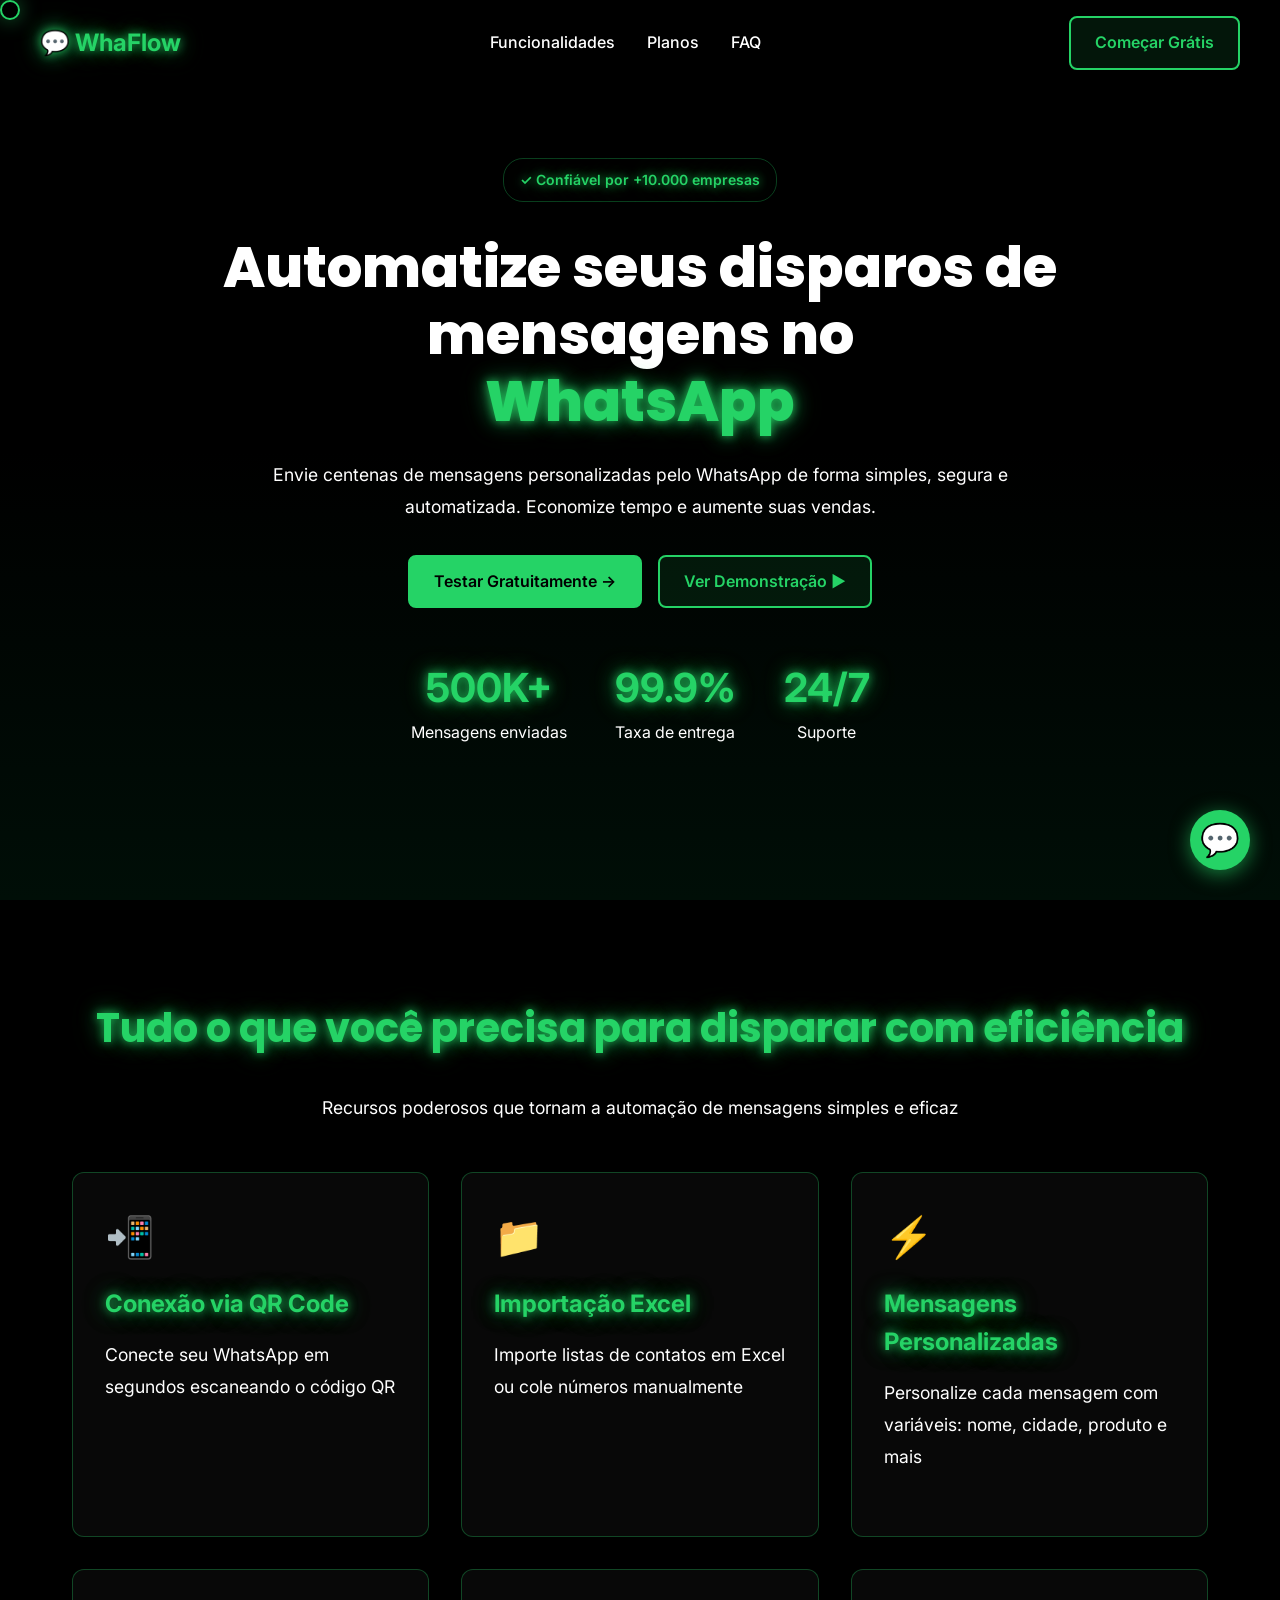
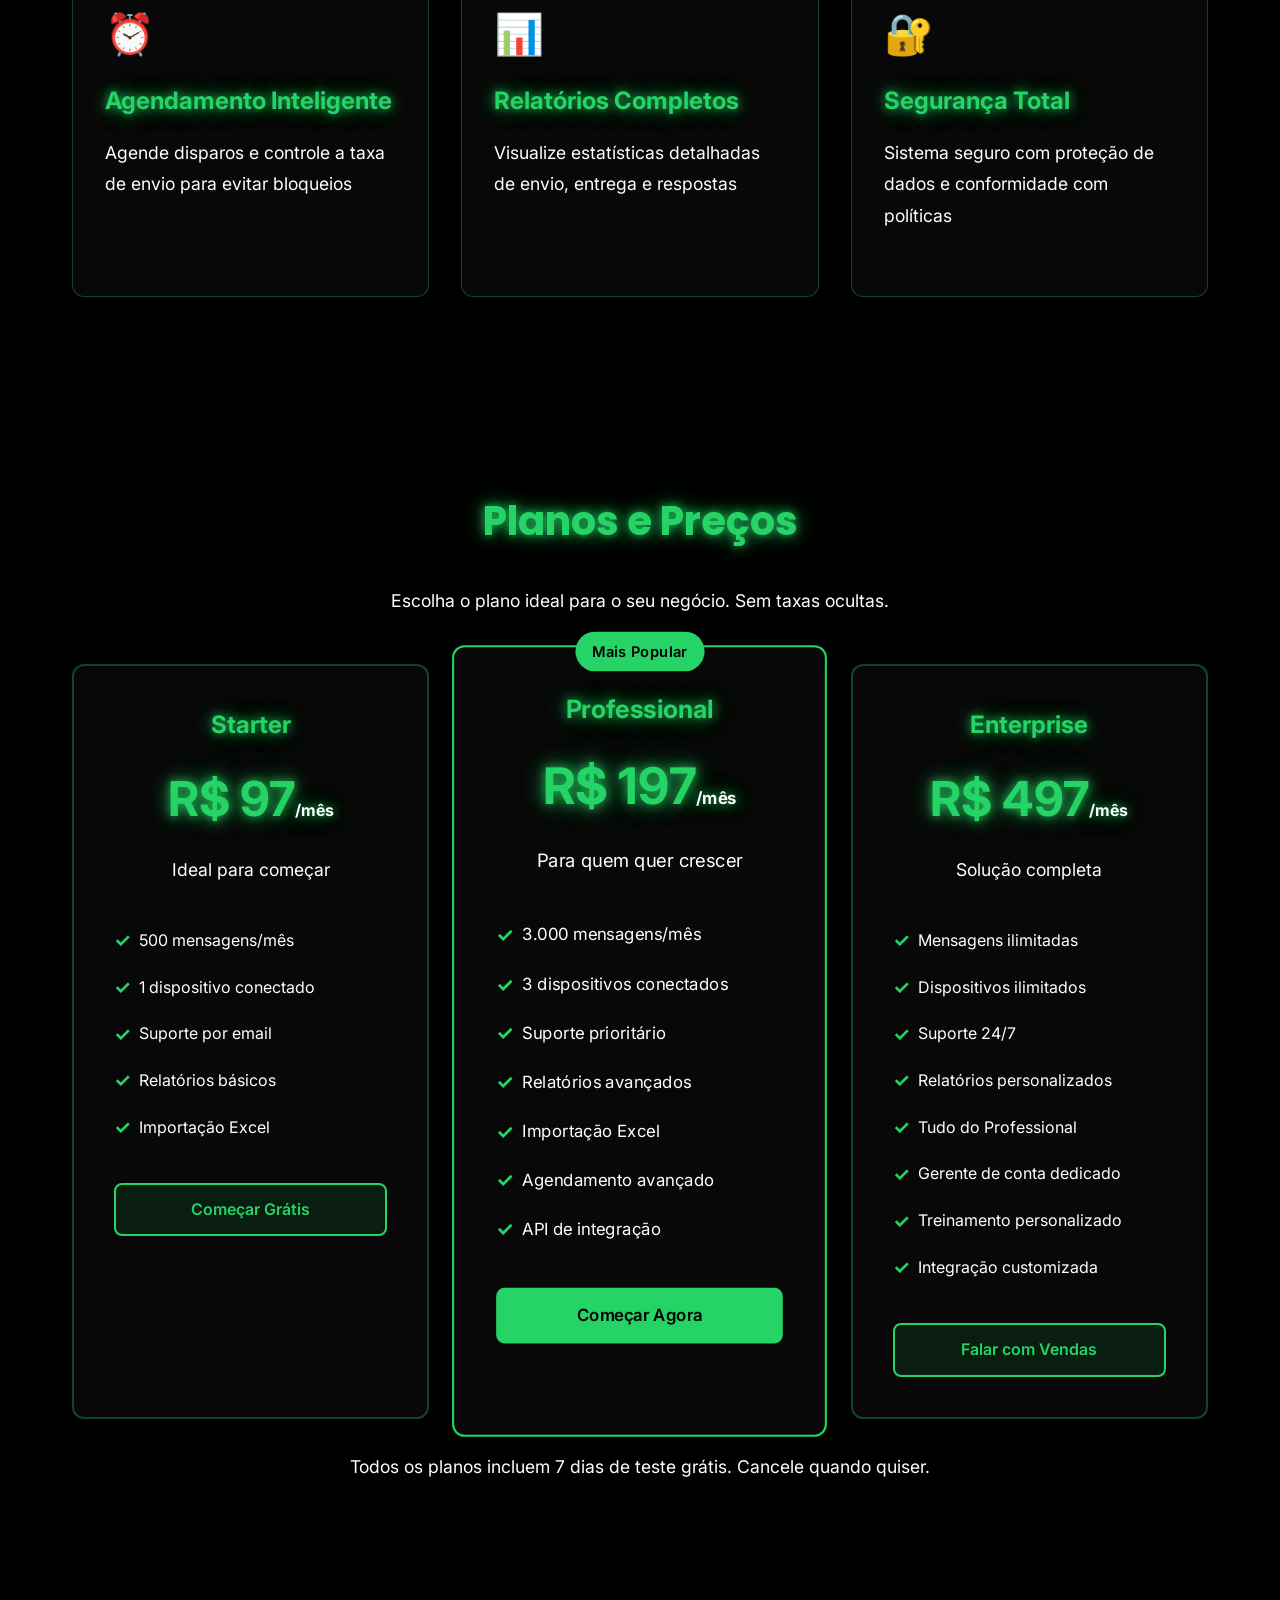
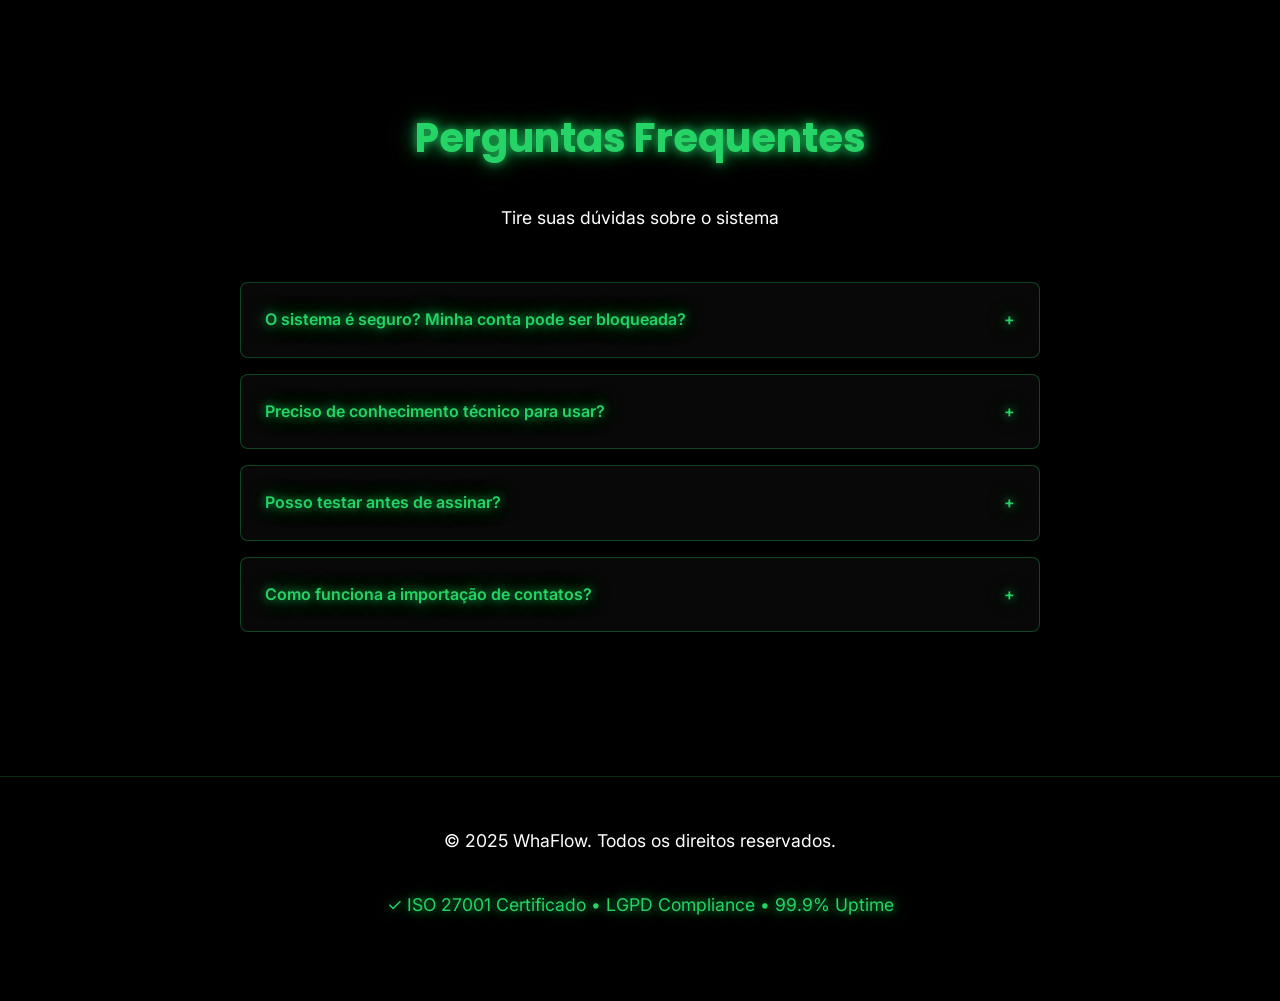
==== commit be08789c: "Update index.html" ====
--- a/index.html
+++ b/index.html
@@ -3,15 +3,31 @@
 <html lang="pt-BR">
 <head>
     <meta charset="UTF-8">
-    <meta name="viewport" content="width=device-width, initial-scale=1.0">
+    <meta name="viewport" content="width=device-width, initial-scale=1.0, maximum-scale=1">
+    
+    <!-- SEO Meta Tags -->
     <title>WhaFlow - Sistema de Disparo Automático para WhatsApp | Aumente suas Vendas</title>
     <meta name="description" content="Automatize seus disparos de mensagens no WhatsApp. Envie centenas de mensagens personalizadas de forma segura. Teste grátis por 7 dias. +10.000 empresas confiam em nós.">
     <meta name="keywords" content="disparo whatsapp, automação whatsapp, mensagens em massa, whatsapp business, marketing whatsapp">
+    <meta name="author" content="WhaFlow">
+    <meta name="robots" content="index, follow">
     
-    <!-- Open Graph -->
+    <!-- Open Graph / Facebook -->
     <meta property="og:type" content="website">
+    <meta property="og:url" content="https://whaflow.com/">
     <meta property="og:title" content="WhaFlow - Automação de Disparos no WhatsApp">
     <meta property="og:description" content="Envie centenas de mensagens personalizadas pelo WhatsApp de forma simples, segura e automatizada. Teste grátis por 7 dias.">
+    <meta property="og:image" content="/favicon.png">
+    
+    <!-- Twitter -->
+    <meta property="twitter:card" content="summary_large_image">
+    <meta property="twitter:url" content="https://whaflow.com/">
+    <meta property="twitter:title" content="WhaFlow - Automação de Disparos no WhatsApp">
+    <meta property="twitter:description" content="Envie centenas de mensagens personalizadas pelo WhatsApp de forma simples, segura e automatizada.">
+    <meta property="twitter:image" content="/favicon.png">
+    
+    <!-- Theme Color -->
+    <meta name="theme-color" content="#25D366">
     
     <!-- Fonts -->
     <link rel="preconnect" href="https://fonts.googleapis.com">
@@ -39,6 +55,58 @@
             color: var(--text-white);
             overflow-x: hidden;
             line-height: 1.6;
+            position: relative;
+        }
+
+        /* Custom Cursor */
+        .cursor {
+            position: fixed;
+            width: 20px;
+            height: 20px;
+            border: 2px solid var(--primary);
+            border-radius: 50%;
+            pointer-events: none;
+            z-index: 10000;
+            transition: transform 0.1s ease;
+            box-shadow: 0 0 20px rgba(37, 211, 102, 0.5);
+        }
+
+        .pixel {
+            position: fixed;
+            width: 4px;
+            height: 4px;
+            background: var(--primary);
+            pointer-events: none;
+            z-index: 9999;
+            opacity: 0;
+            animation: pixelFade 0.5s ease-out;
+        }
+
+        .burst {
+            position: fixed;
+            width: 6px;
+            height: 6px;
+            background: var(--primary);
+            border-radius: 50%;
+            pointer-events: none;
+            z-index: 9999;
+            animation: burstOut 0.5s ease-out forwards;
+        }
+
+        @keyframes pixelFade {
+            0% { opacity: 1; transform: scale(1); }
+            100% { opacity: 0; transform: scale(0.5); }
+        }
+
+        @keyframes burstOut {
+            0% { 
+                opacity: 1; 
+                transform: translate(0, 0) scale(1); 
+            }
+            100% { 
+                opacity: 0; 
+                transform: translate(var(--x), var(--y)) scale(0); 
+            }
         }
 
         /* Video Background */
@@ -423,6 +491,8 @@
     </style>
 </head>
 <body>
+    <div class="cursor"></div>
+
     <!-- Video Background -->
     <div class="video-bg">
         <video autoplay muted loop playsinline>
@@ -648,6 +718,38 @@
     </a>
 
     <script>
+        // Custom Cursor
+        const cursor = document.querySelector(".cursor");
+
+        document.addEventListener("mousemove", e => {
+            cursor.style.left = e.clientX + "px";
+            cursor.style.top = e.clientY + "px";
+
+            const pixel = document.createElement("div");
+            pixel.className = "pixel";
+            pixel.style.left = e.clientX + "px";
+            pixel.style.top = e.clientY + "px";
+            document.body.appendChild(pixel);
+            setTimeout(() => pixel.remove(), 500);
+        });
+
+        document.addEventListener("click", e => {
+            for (let i = 0; i < 10; i++) {
+                const burst = document.createElement("div");
+                burst.className = "burst";
+                burst.style.left = e.clientX + "px";
+                burst.style.top = e.clientY + "px";
+
+                const angle = Math.random() * 2 * Math.PI;
+                const distance = 40 * Math.random();
+                burst.style.setProperty("--x", `${Math.cos(angle) * distance}px`);
+                burst.style.setProperty("--y", `${Math.sin(angle) * distance}px`);
+
+                document.body.appendChild(burst);
+                setTimeout(() => burst.remove(), 500);
+            }
+        });
+
         // FAQ Toggle
         document.querySelectorAll('.faq-item').forEach(item => {
             item.querySelector('.faq-question').addEventListener('click', () => {
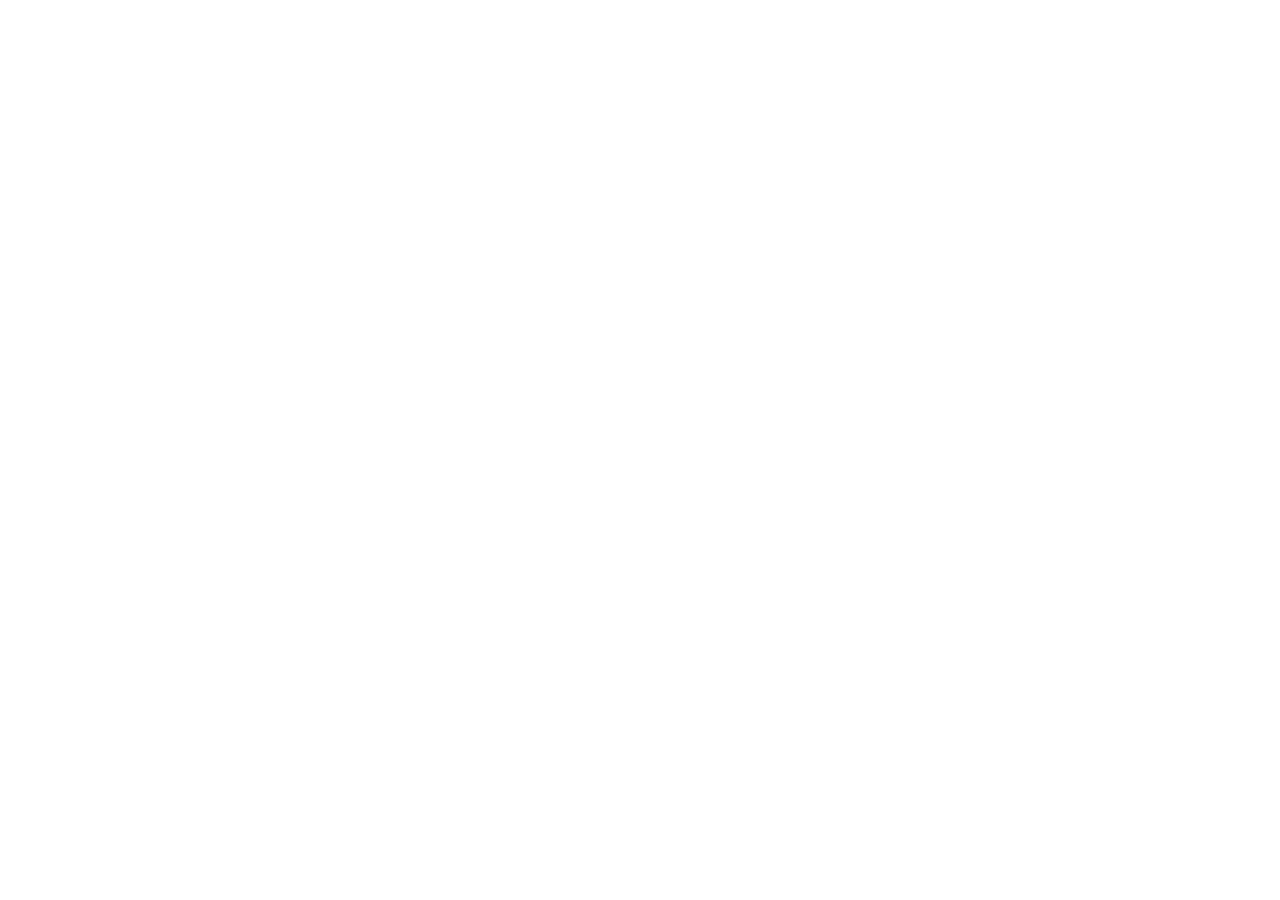
==== commit 9b5640b4: "Add files via upload" ====
--- a/index.html
+++ b/index.html
@@ -1,776 +1,73 @@
-
 <!DOCTYPE html>
 <html lang="pt-BR">
-<head>
-    <meta charset="UTF-8">
-    <meta name="viewport" content="width=device-width, initial-scale=1.0, maximum-scale=1">
-    
+  <head>
+    <meta charset="UTF-8" />
+    <meta name="viewport" content="width=device-width, initial-scale=1.0, maximum-scale=1" />
+
     <!-- SEO Meta Tags -->
     <title>WhaFlow - Sistema de Disparo Automático para WhatsApp | Aumente suas Vendas</title>
-    <meta name="description" content="Automatize seus disparos de mensagens no WhatsApp. Envie centenas de mensagens personalizadas de forma segura. Teste grátis por 7 dias. +10.000 empresas confiam em nós.">
-    <meta name="keywords" content="disparo whatsapp, automação whatsapp, mensagens em massa, whatsapp business, marketing whatsapp">
-    <meta name="author" content="WhaFlow">
-    <meta name="robots" content="index, follow">
-    
+    <meta name="description" content="Automatize seus disparos de mensagens no WhatsApp. Envie centenas de mensagens personalizadas de forma segura. Teste grátis por 7 dias. +10.000 empresas confiam em nós." />
+    <meta name="keywords" content="disparo whatsapp, automação whatsapp, mensagens em massa, whatsapp business, marketing whatsapp" />
+    <meta name="author" content="WhaFlow" />
+    <meta name="robots" content="index, follow" />
+
     <!-- Open Graph / Facebook -->
-    <meta property="og:type" content="website">
-    <meta property="og:url" content="https://whaflow.com/">
-    <meta property="og:title" content="WhaFlow - Automação de Disparos no WhatsApp">
-    <meta property="og:description" content="Envie centenas de mensagens personalizadas pelo WhatsApp de forma simples, segura e automatizada. Teste grátis por 7 dias.">
-    <meta property="og:image" content="/favicon.png">
-    
+    <meta property="og:type" content="website" />
+    <meta property="og:url" content="https://whaflow.com/" />
+    <meta property="og:title" content="WhaFlow - Automação de Disparos no WhatsApp" />
+    <meta property="og:description" content="Envie centenas de mensagens personalizadas pelo WhatsApp de forma simples, segura e automatizada. Teste grátis por 7 dias." />
+    <meta property="og:image" content="/favicon.png" />
+
     <!-- Twitter -->
-    <meta property="twitter:card" content="summary_large_image">
-    <meta property="twitter:url" content="https://whaflow.com/">
-    <meta property="twitter:title" content="WhaFlow - Automação de Disparos no WhatsApp">
-    <meta property="twitter:description" content="Envie centenas de mensagens personalizadas pelo WhatsApp de forma simples, segura e automatizada.">
-    <meta property="twitter:image" content="/favicon.png">
-    
+    <meta property="twitter:card" content="summary_large_image" />
+    <meta property="twitter:url" content="https://whaflow.com/" />
+    <meta property="twitter:title" content="WhaFlow - Automação de Disparos no WhatsApp" />
+    <meta property="twitter:description" content="Envie centenas de mensagens personalizadas pelo WhatsApp de forma simples, segura e automatizada." />
+    <meta property="twitter:image" content="/favicon.png" />
+
     <!-- Theme Color -->
-    <meta name="theme-color" content="#25D366">
-    
-    <!-- Fonts -->
-    <link rel="preconnect" href="https://fonts.googleapis.com">
-    <link rel="preconnect" href="https://fonts.gstatic.com" crossorigin>
-    <link href="https://fonts.googleapis.com/css2?family=Inter:wght@400;500;600;700;800&family=Poppins:wght@600;700;800&display=swap" rel="stylesheet">
-    
-    <style>
-        * {
-            margin: 0;
-            padding: 0;
-            box-sizing: border-box;
-        }
+    <meta name="theme-color" content="#25D366" />
 
-        :root {
-            --primary: #25D366;
-            --dark: #000000;
-            --card-bg: rgba(10, 10, 10, 0.8);
-            --text-white: #ffffff;
-            --text-gray: #b0b0b0;
-        }
+    <!-- Preload Critical Fonts -->
+    <link rel="preconnect" href="https://fonts.googleapis.com" />
+    <link rel="preconnect" href="https://fonts.gstatic.com" crossorigin />
+    <link href="https://fonts.googleapis.com/css2?family=Architects+Daughter&family=DM+Sans:ital,opsz,wght@0,9..40,100..1000;1,9..40,100..1000&family=Fira+Code:wght@300..700&family=Geist+Mono:wght@100..900&family=Geist:wght@100..900&family=IBM+Plex+Mono:ital,wght@0,100;0,200;0,300;0,400;0,500;0,600;0,700;1,100;1,200;1,300;1,400;1,500;1,600;1,700&family=IBM+Plex+Sans:ital,wght@0,100..700;1,100..700&family=Inter:ital,opsz,wght@0,14..32,100..900;1,14..32,100..900&family=JetBrains+Mono:ital,wght@0,100..800;1,100..800&family=Libre+Baskerville:ital,wght@0,400;0,700;1,400&family=Lora:ital,wght@0,400..700;1,400..700&family=Merriweather:ital,opsz,wght@0,18..144,300..900;1,18..144,300..900&family=Montserrat:ital,wght@0,100..900;1,100..900&family=Open+Sans:ital,wght@0,300..800;1,300..800&family=Outfit:wght@100..900&family=Oxanium:wght@200..800&family=Playfair+Display:ital,wght@0,400..900;1,400..900&family=Plus+Jakarta+Sans:ital,wght@0,200..800;1,200..800&family=Poppins:ital,wght@0,100;0,200;0,300;0,400;0,500;0,600;0,700;0,800;0,900;1,100;1,200;1,300;1,400;1,500;1,600;1,700;1,800;1,900&family=Roboto+Mono:ital,wght@0,100..700;1,100..700&family=Roboto:ital,wght@0,100..900;1,100..900&family=Source+Code+Pro:ital,wght@0,200..900;1,200..900&family=Source+Serif+4:ital,opsz,wght@0,8..60,200..900;1,8..60,200..900&family=Space+Grotesk:wght@300..700&family=Space+Mono:ital,wght@0,400;0,700;1,400;1,700&display=swap" rel="stylesheet">
+  </head>
+  <body>
+    <div class="cursor"></div>
+    <div id="root"></div>
+    <script type="module" src="/src/main.tsx"></script>
+    <script>
+  const cursor = document.querySelector(".cursor");
 
-        body {
-            font-family: 'Inter', -apple-system, BlinkMacSystemFont, 'Segoe UI', sans-serif;
-            background: var(--dark);
-            color: var(--text-white);
-            overflow-x: hidden;
-            line-height: 1.6;
-            position: relative;
-        }
+  document.addEventListener("mousemove", e => {
+    cursor.style.left = e.clientX + "px";
+    cursor.style.top = e.clientY + "px";
 
-        /* Custom Cursor */
-        .cursor {
-            position: fixed;
-            width: 20px;
-            height: 20px;
-            border: 2px solid var(--primary);
-            border-radius: 50%;
-            pointer-events: none;
-            z-index: 10000;
-            transition: transform 0.1s ease;
-            box-shadow: 0 0 20px rgba(37, 211, 102, 0.5);
-        }
+    const pixel = document.createElement("div");
+    pixel.className = "pixel";
+    pixel.style.left = e.clientX + "px";
+    pixel.style.top = e.clientY + "px";
+    document.body.appendChild(pixel);
+    setTimeout(() => pixel.remove(), 500);
+  });
 
-        .pixel {
-            position: fixed;
-            width: 4px;
-            height: 4px;
-            background: var(--primary);
-            pointer-events: none;
-            z-index: 9999;
-            opacity: 0;
-            animation: pixelFade 0.5s ease-out;
-        }
+  document.addEventListener("click", e => {
+    for (let i = 0; i < 10; i++) {
+      const burst = document.createElement("div");
+      burst.className = "burst";
+      burst.style.left = e.clientX + "px";
+      burst.style.top = e.clientY + "px";
 
-        .burst {
-            position: fixed;
-            width: 6px;
-            height: 6px;
-            background: var(--primary);
-            border-radius: 50%;
-            pointer-events: none;
-            z-index: 9999;
-            animation: burstOut 0.5s ease-out forwards;
-        }
+      const angle = Math.random() * 2 * Math.PI;
+      const distance = 40 * Math.random();
+      burst.style.setProperty("--x", `${Math.cos(angle) * distance}px`);
+      burst.style.setProperty("--y", `${Math.sin(angle) * distance}px`);
 
-        @keyframes pixelFade {
-            0% { opacity: 1; transform: scale(1); }
-            100% { opacity: 0; transform: scale(0.5); }
-        }
-
-        @keyframes burstOut {
-            0% { 
-                opacity: 1; 
-                transform: translate(0, 0) scale(1); 
-            }
-            100% { 
-                opacity: 0; 
-                transform: translate(var(--x), var(--y)) scale(0); 
-            }
-        }
-
-        /* Video Background */
-        .video-bg {
-            position: fixed;
-            top: 0;
-            left: 0;
-            width: 100%;
-            height: 100%;
-            z-index: -2;
-            overflow: hidden;
-        }
-
-        .video-bg video {
-            position: absolute;
-            top: 50%;
-            left: 50%;
-            min-width: 100%;
-            min-height: 100%;
-            width: auto;
-            height: auto;
-            transform: translate(-50%, -50%);
-            object-fit: cover;
-        }
-
-        .video-overlay {
-            position: fixed;
-            top: 0;
-            left: 0;
-            width: 100%;
-            height: 100%;
-            z-index: -1;
-            background: linear-gradient(to bottom, rgba(0, 0, 0, 0.7), rgba(0, 0, 0, 0.6), rgba(0, 20, 10, 0.7));
-        }
-
-        /* Animations */
-        @keyframes float {
-            0%, 100% { transform: translateY(0px); }
-            50% { transform: translateY(-20px); }
-        }
-
-        @keyframes glow {
-            0%, 100% { 
-                box-shadow: 0 0 20px rgba(37, 211, 102, 0.5), 0 0 40px rgba(37, 211, 102, 0.3);
-                text-shadow: 0 0 10px rgba(37, 211, 102, 0.8), 0 0 20px rgba(37, 211, 102, 0.5);
-            }
-            50% { 
-                box-shadow: 0 0 30px rgba(37, 211, 102, 0.8), 0 0 60px rgba(37, 211, 102, 0.5);
-                text-shadow: 0 0 15px rgba(37, 211, 102, 1), 0 0 30px rgba(37, 211, 102, 0.7);
-            }
-        }
-
-        .neon-text {
-            color: var(--primary);
-            text-shadow: 0 0 10px rgba(37, 211, 102, 0.8), 0 0 20px rgba(37, 211, 102, 0.5), 0 0 30px rgba(37, 211, 102, 0.3);
-        }
-
-        /* Navigation */
-        nav {
-            position: fixed;
-            top: 0;
-            width: 100%;
-            background: transparent;
-            backdrop-filter: blur(10px);
-            border-bottom: 1px solid transparent;
-            z-index: 1000;
-            padding: 1rem 2rem;
-        }
-
-        nav .container {
-            max-width: 1200px;
-            margin: 0 auto;
-            display: flex;
-            justify-content: space-between;
-            align-items: center;
-            flex-wrap: wrap;
-            gap: 1rem;
-        }
-
-        .logo {
-            font-size: 1.5rem;
-            font-weight: bold;
-            display: flex;
-            align-items: center;
-            gap: 0.5rem;
-        }
-
-        .nav-links {
-            display: flex;
-            gap: 2rem;
-            list-style: none;
-        }
-
-        .nav-links a {
-            color: #fff;
-            text-decoration: none;
-            transition: color 0.3s;
-            font-weight: 500;
-        }
-
-        .nav-links a:hover {
-            color: var(--primary);
-        }
-
-        /* Buttons */
-        .btn {
-            padding: 0.75rem 1.5rem;
-            border-radius: 8px;
-            text-decoration: none;
-            font-weight: 600;
-            transition: all 0.3s;
-            display: inline-block;
-            cursor: pointer;
-            border: none;
-            font-size: 1rem;
-        }
-
-        .btn-neon {
-            background: rgba(37, 211, 102, 0.1);
-            color: var(--primary);
-            border: 2px solid var(--primary);
-            animation: glow 2s ease-in-out infinite, float 3s ease-in-out infinite;
-        }
-
-        .btn-neon:hover {
-            background: var(--primary);
-            color: #000;
-            transform: translateY(-5px);
-            box-shadow: 0 10px 40px rgba(37, 211, 102, 0.6);
-        }
-
-        .btn-solid {
-            background: var(--primary);
-            color: #000;
-            border: 2px solid var(--primary);
-            animation: float 3s ease-in-out infinite;
-        }
-
-        .btn-solid:hover {
-            background: #1fa855;
-            transform: translateY(-5px);
-            box-shadow: 0 10px 40px rgba(37, 211, 102, 0.8);
-        }
-
-        /* Sections */
-        section {
-            padding: 6rem 2rem;
-            max-width: 1200px;
-            margin: 0 auto;
-        }
-
-        .hero {
-            min-height: 100vh;
-            display: flex;
-            align-items: center;
-            justify-content: center;
-            text-align: center;
-            padding-top: 100px;
-        }
-
-        h1 {
-            font-family: 'Poppins', sans-serif;
-            font-size: clamp(2rem, 8vw, 3.5rem);
-            margin-bottom: 1.5rem;
-            font-weight: 800;
-            line-height: 1.2;
-        }
-
-        h2 {
-            font-family: 'Poppins', sans-serif;
-            font-size: clamp(1.75rem, 5vw, 2.5rem);
-            margin-bottom: 2rem;
-            font-weight: 700;
-        }
-
-        h3 {
-            font-size: 1.5rem;
-            margin-bottom: 1rem;
-        }
-
-        p {
-            font-size: 1.1rem;
-            line-height: 1.8;
-            margin-bottom: 2rem;
-        }
-
-        .hero-buttons {
-            display: flex;
-            gap: 1rem;
-            justify-content: center;
-            flex-wrap: wrap;
-        }
-
-        .stats {
-            display: flex;
-            gap: 3rem;
-            justify-content: center;
-            margin-top: 3rem;
-            flex-wrap: wrap;
-        }
-
-        .stat-item {
-            text-align: center;
-        }
-
-        .stat-number {
-            font-size: 2.5rem;
-            font-weight: bold;
-        }
-
-        /* Cards */
-        .cards-grid {
-            display: grid;
-            grid-template-columns: repeat(auto-fit, minmax(280px, 1fr));
-            gap: 2rem;
-            margin-top: 3rem;
-        }
-
-        .card {
-            background: var(--card-bg);
-            border: 1px solid rgba(37, 211, 102, 0.3);
-            border-radius: 12px;
-            padding: 2rem;
-            transition: all 0.3s;
-        }
-
-        .card:hover {
-            transform: translateY(-10px);
-            border-color: var(--primary);
-            box-shadow: 0 10px 40px rgba(37, 211, 102, 0.4);
-        }
-
-        .card-icon {
-            font-size: 2.5rem;
-            margin-bottom: 1rem;
-        }
-
-        /* Pricing */
-        .pricing-grid {
-            display: grid;
-            grid-template-columns: repeat(auto-fit, minmax(280px, 1fr));
-            gap: 2rem;
-            margin-top: 3rem;
-        }
-
-        .pricing-card {
-            background: var(--card-bg);
-            border: 2px solid rgba(37, 211, 102, 0.3);
-            border-radius: 12px;
-            padding: 2.5rem;
-            text-align: center;
-            transition: all 0.3s;
-            position: relative;
-        }
-
-        .pricing-card.popular {
-            border-color: var(--primary);
-            transform: scale(1.05);
-            animation: glow 2s ease-in-out infinite;
-        }
-
-        .pricing-card.popular::before {
-            content: 'Mais Popular';
-            position: absolute;
-            top: -15px;
-            left: 50%;
-            transform: translateX(-50%);
-            background: var(--primary);
-            color: #000;
-            padding: 0.5rem 1rem;
-            border-radius: 20px;
-            font-weight: 600;
-            font-size: 0.875rem;
-        }
-
-        .pricing-card:hover {
-            transform: scale(1.08);
-        }
-
-        .price {
-            font-size: 3rem;
-            font-weight: bold;
-            margin: 1rem 0;
-        }
-
-        .features-list {
-            list-style: none;
-            margin: 2rem 0;
-            text-align: left;
-        }
-
-        .features-list li {
-            padding: 0.5rem 0;
-            display: flex;
-            align-items: center;
-            gap: 0.5rem;
-        }
-
-        .features-list li::before {
-            content: '✓';
-            color: var(--primary);
-            font-weight: bold;
-            font-size: 1.2rem;
-        }
-
-        /* FAQ */
-        .faq-item {
-            background: var(--card-bg);
-            border: 1px solid rgba(37, 211, 102, 0.3);
-            border-radius: 8px;
-            margin-bottom: 1rem;
-            overflow: hidden;
-        }
-
-        .faq-question {
-            padding: 1.5rem;
-            cursor: pointer;
-            font-weight: 600;
-            display: flex;
-            justify-content: space-between;
-            align-items: center;
-        }
-
-        .faq-question:hover {
-            background: rgba(37, 211, 102, 0.1);
-        }
-
-        .faq-answer {
-            padding: 0 1.5rem;
-            max-height: 0;
-            overflow: hidden;
-            transition: all 0.3s;
-            color: var(--text-gray);
-        }
-
-        .faq-item.active .faq-answer {
-            max-height: 500px;
-            padding: 1.5rem;
-        }
-
-        /* Footer */
-        footer {
-            background: rgba(0, 0, 0, 0.9);
-            border-top: 1px solid rgba(37, 211, 102, 0.2);
-            padding: 3rem 2rem;
-            text-align: center;
-        }
-
-        /* WhatsApp Float */
-        .whatsapp-float {
-            position: fixed;
-            bottom: 30px;
-            right: 30px;
-            width: 60px;
-            height: 60px;
-            background: var(--primary);
-            border-radius: 50%;
-            display: flex;
-            align-items: center;
-            justify-content: center;
-            box-shadow: 0 4px 20px rgba(37, 211, 102, 0.6);
-            z-index: 1000;
-            cursor: pointer;
-            animation: float 3s ease-in-out infinite;
-            transition: all 0.3s;
-            text-decoration: none;
-        }
-
-        .whatsapp-float:hover {
-            transform: scale(1.1);
-            box-shadow: 0 6px 30px rgba(37, 211, 102, 0.9);
-        }
-
-        /* Responsive */
-        @media (max-width: 768px) {
-            h1 { font-size: 2rem; }
-            h2 { font-size: 1.75rem; }
-            .nav-links { display: none; }
-            .hero-buttons { flex-direction: column; }
-            .stats { flex-direction: column; gap: 1.5rem; }
-        }
-    </style>
-</head>
-<body>
-    <div class="cursor"></div>
-
-    <!-- Video Background -->
-    <div class="video-bg">
-        <video autoplay muted loop playsinline>
-            <source src="https://cdn.pixabay.com/video/2022/10/10/134308-759254371_large.mp4" type="video/mp4">
-        </video>
-    </div>
-    <div class="video-overlay"></div>
-
-    <!-- Navigation -->
-    <nav>
-        <div class="container">
-            <div class="logo">
-                <span class="neon-text">💬 WhaFlow</span>
-            </div>
-            <ul class="nav-links">
-                <li><a href="#features">Funcionalidades</a></li>
-                <li><a href="#pricing">Planos</a></li>
-                <li><a href="#faq">FAQ</a></li>
-            </ul>
-            <a href="#pricing" class="btn btn-neon">Começar Grátis</a>
-        </div>
-    </nav>
-
-    <!-- Hero Section -->
-    <section class="hero">
-        <div>
-            <div style="display: inline-block; padding: 0.5rem 1rem; background: transparent; border: 1px solid rgba(37, 211, 102, 0.3); border-radius: 20px; margin-bottom: 2rem;">
-                <span class="neon-text" style="font-size: 0.875rem; font-weight: 600;">✓ Confiável por +10.000 empresas</span>
-            </div>
-            
-            <h1>
-                <span style="color: #fff;">Automatize seus disparos de mensagens no</span><br>
-                <span class="neon-text">WhatsApp</span>
-            </h1>
-            
-            <p style="color: #fff; max-width: 800px; margin: 0 auto 2rem;">
-                Envie centenas de mensagens personalizadas pelo WhatsApp de forma simples, 
-                segura e automatizada. Economize tempo e aumente suas vendas.
-            </p>
-            
-            <div class="hero-buttons">
-                <a href="#pricing" class="btn btn-solid">Testar Gratuitamente →</a>
-                <a href="#features" class="btn btn-neon">Ver Demonstração ▶</a>
-            </div>
-            
-            <div class="stats">
-                <div class="stat-item">
-                    <div class="stat-number neon-text">500K+</div>
-                    <div style="color: #fff;">Mensagens enviadas</div>
-                </div>
-                <div class="stat-item">
-                    <div class="stat-number neon-text">99.9%</div>
-                    <div style="color: #fff;">Taxa de entrega</div>
-                </div>
-                <div class="stat-item">
-                    <div class="stat-number neon-text">24/7</div>
-                    <div style="color: #fff;">Suporte</div>
-                </div>
-            </div>
-        </div>
-    </section>
-
-    <!-- Features Section -->
-    <section id="features">
-        <h2 class="neon-text" style="text-align: center;">Tudo o que você precisa para disparar com eficiência</h2>
-        <p style="text-align: center; color: #fff;">Recursos poderosos que tornam a automação de mensagens simples e eficaz</p>
-        
-        <div class="cards-grid">
-            <div class="card">
-                <div class="card-icon">📲</div>
-                <h3 class="neon-text">Conexão via QR Code</h3>
-                <p style="color: #fff;">Conecte seu WhatsApp em segundos escaneando o código QR</p>
-            </div>
-            
-            <div class="card">
-                <div class="card-icon">📁</div>
-                <h3 class="neon-text">Importação Excel</h3>
-                <p style="color: #fff;">Importe listas de contatos em Excel ou cole números manualmente</p>
-            </div>
-            
-            <div class="card">
-                <div class="card-icon">⚡</div>
-                <h3 class="neon-text">Mensagens Personalizadas</h3>
-                <p style="color: #fff;">Personalize cada mensagem com variáveis: nome, cidade, produto e mais</p>
-            </div>
-            
-            <div class="card">
-                <div class="card-icon">⏰</div>
-                <h3 class="neon-text">Agendamento Inteligente</h3>
-                <p style="color: #fff;">Agende disparos e controle a taxa de envio para evitar bloqueios</p>
-            </div>
-            
-            <div class="card">
-                <div class="card-icon">📊</div>
-                <h3 class="neon-text">Relatórios Completos</h3>
-                <p style="color: #fff;">Visualize estatísticas detalhadas de envio, entrega e respostas</p>
-            </div>
-            
-            <div class="card">
-                <div class="card-icon">🔐</div>
-                <h3 class="neon-text">Segurança Total</h3>
-                <p style="color: #fff;">Sistema seguro com proteção de dados e conformidade com políticas</p>
-            </div>
-        </div>
-    </section>
-
-    <!-- Pricing Section -->
-    <section id="pricing">
-        <h2 class="neon-text" style="text-align: center;">Planos e Preços</h2>
-        <p style="text-align: center; color: #fff;">Escolha o plano ideal para o seu negócio. Sem taxas ocultas.</p>
-        
-        <div class="pricing-grid">
-            <div class="pricing-card">
-                <h3 class="neon-text">Starter</h3>
-                <div class="price neon-text">R$ 97<span style="font-size: 1rem; color: #fff;">/mês</span></div>
-                <p style="color: #fff;">Ideal para começar</p>
-                <ul class="features-list" style="color: #fff;">
-                    <li>500 mensagens/mês</li>
-                    <li>1 dispositivo conectado</li>
-                    <li>Suporte por email</li>
-                    <li>Relatórios básicos</li>
-                    <li>Importação Excel</li>
-                </ul>
-                <a href="https://pay.kirvano.com/b35c0c92-1197-42df-97db-995c625c7163" target="_blank" class="btn btn-neon" style="width: 100%;">Começar Grátis</a>
-            </div>
-            
-            <div class="pricing-card popular">
-                <h3 class="neon-text">Professional</h3>
-                <div class="price neon-text">R$ 197<span style="font-size: 1rem; color: #fff;">/mês</span></div>
-                <p style="color: #fff;">Para quem quer crescer</p>
-                <ul class="features-list" style="color: #fff;">
-                    <li>3.000 mensagens/mês</li>
-                    <li>3 dispositivos conectados</li>
-                    <li>Suporte prioritário</li>
-                    <li>Relatórios avançados</li>
-                    <li>Importação Excel</li>
-                    <li>Agendamento avançado</li>
-                    <li>API de integração</li>
-                </ul>
-                <a href="https://pay.kirvano.com/e9f1410b-a2c3-47fd-b584-e0d2d238c12e" target="_blank" class="btn btn-solid" style="width: 100%;">Começar Agora</a>
-            </div>
-            
-            <div class="pricing-card">
-                <h3 class="neon-text">Enterprise</h3>
-                <div class="price neon-text">R$ 497<span style="font-size: 1rem; color: #fff;">/mês</span></div>
-                <p style="color: #fff;">Solução completa</p>
-                <ul class="features-list" style="color: #fff;">
-                    <li>Mensagens ilimitadas</li>
-                    <li>Dispositivos ilimitados</li>
-                    <li>Suporte 24/7</li>
-                    <li>Relatórios personalizados</li>
-                    <li>Tudo do Professional</li>
-                    <li>Gerente de conta dedicado</li>
-                    <li>Treinamento personalizado</li>
-                    <li>Integração customizada</li>
-                </ul>
-                <a href="https://pay.kirvano.com/a884c8e3-d4a4-40a8-816b-2f124886299a" target="_blank" class="btn btn-neon" style="width: 100%;">Falar com Vendas</a>
-            </div>
-        </div>
-        
-        <p style="text-align: center; color: #fff; margin-top: 2rem;">
-            Todos os planos incluem 7 dias de teste grátis. Cancele quando quiser.
-        </p>
-    </section>
-
-    <!-- FAQ Section -->
-    <section id="faq">
-        <h2 class="neon-text" style="text-align: center;">Perguntas Frequentes</h2>
-        <p style="text-align: center; color: #fff;">Tire suas dúvidas sobre o sistema</p>
-        
-        <div style="max-width: 800px; margin: 3rem auto;">
-            <div class="faq-item">
-                <div class="faq-question">
-                    <span class="neon-text">O sistema é seguro? Minha conta pode ser bloqueada?</span>
-                    <span class="neon-text">+</span>
-                </div>
-                <div class="faq-answer">
-                    Sim, nosso sistema é totalmente seguro e desenvolvido seguindo as melhores práticas. Implementamos controle de taxa de envio inteligente e intervalos entre mensagens para minimizar riscos de bloqueio.
-                </div>
-            </div>
-            
-            <div class="faq-item">
-                <div class="faq-question">
-                    <span class="neon-text">Preciso de conhecimento técnico para usar?</span>
-                    <span class="neon-text">+</span>
-                </div>
-                <div class="faq-answer">
-                    Não! O sistema foi desenvolvido para ser extremamente intuitivo. Qualquer pessoa consegue usar sem dificuldades. Oferecemos tutoriais em vídeo e suporte completo.
-                </div>
-            </div>
-            
-            <div class="faq-item">
-                <div class="faq-question">
-                    <span class="neon-text">Posso testar antes de assinar?</span>
-                    <span class="neon-text">+</span>
-                </div>
-                <div class="faq-answer">
-                    Sim! Todos os planos incluem 7 dias de teste grátis, sem necessidade de cartão de crédito. Você pode explorar todas as funcionalidades.
-                </div>
-            </div>
-            
-            <div class="faq-item">
-                <div class="faq-question">
-                    <span class="neon-text">Como funciona a importação de contatos?</span>
-                    <span class="neon-text">+</span>
-                </div>
-                <div class="faq-answer">
-                    Você pode importar contatos fazendo upload de um arquivo Excel (.xlsx ou .csv) com os números e informações, ou colando manualmente os números na plataforma.
-                </div>
-            </div>
-        </div>
-    </section>
-
-    <!-- Footer -->
-    <footer>
-        <p style="color: #fff;">&copy; 2025 WhaFlow. Todos os direitos reservados.</p>
-        <p class="neon-text" style="margin-top: 1rem;">✓ ISO 27001 Certificado • LGPD Compliance • 99.9% Uptime</p>
-    </footer>
-
-    <!-- WhatsApp Float Button -->
-    <a href="https://wa.me/5531993065681?text=Ol%C3%A1%2C%20quero%20mais%20informa%C3%A7%C3%B5es%20sobre%20o%20WhaFlow..." target="_blank" class="whatsapp-float">
-        <span style="font-size: 2rem;">💬</span>
-    </a>
-
-    <script>
-        // Custom Cursor
-        const cursor = document.querySelector(".cursor");
-
-        document.addEventListener("mousemove", e => {
-            cursor.style.left = e.clientX + "px";
-            cursor.style.top = e.clientY + "px";
-
-            const pixel = document.createElement("div");
-            pixel.className = "pixel";
-            pixel.style.left = e.clientX + "px";
-            pixel.style.top = e.clientY + "px";
-            document.body.appendChild(pixel);
-            setTimeout(() => pixel.remove(), 500);
-        });
-
-        document.addEventListener("click", e => {
-            for (let i = 0; i < 10; i++) {
-                const burst = document.createElement("div");
-                burst.className = "burst";
-                burst.style.left = e.clientX + "px";
-                burst.style.top = e.clientY + "px";
-
-                const angle = Math.random() * 2 * Math.PI;
-                const distance = 40 * Math.random();
-                burst.style.setProperty("--x", `${Math.cos(angle) * distance}px`);
-                burst.style.setProperty("--y", `${Math.sin(angle) * distance}px`);
-
-                document.body.appendChild(burst);
-                setTimeout(() => burst.remove(), 500);
-            }
-        });
-
-        // FAQ Toggle
-        document.querySelectorAll('.faq-item').forEach(item => {
-            item.querySelector('.faq-question').addEventListener('click', () => {
-                const wasActive = item.classList.contains('active');
-                document.querySelectorAll('.faq-item').forEach(i => i.classList.remove('active'));
-                if (!wasActive) {
-                    item.classList.add('active');
-                }
-            });
-        });
-
-        // Smooth Scroll
-        document.querySelectorAll('a[href^="#"]').forEach(anchor => {
-            anchor.addEventListener('click', function (e) {
-                e.preventDefault();
-                const target = document.querySelector(this.getAttribute('href'));
-                if (target) {
-                    target.scrollIntoView({ behavior: 'smooth' });
-                }
-            });
-        });
+      document.body.appendChild(burst);
+      setTimeout(() => burst.remove(), 500);
+    }
+  });
     </script>
-</body>
-</html>
+  </body>
+</html>
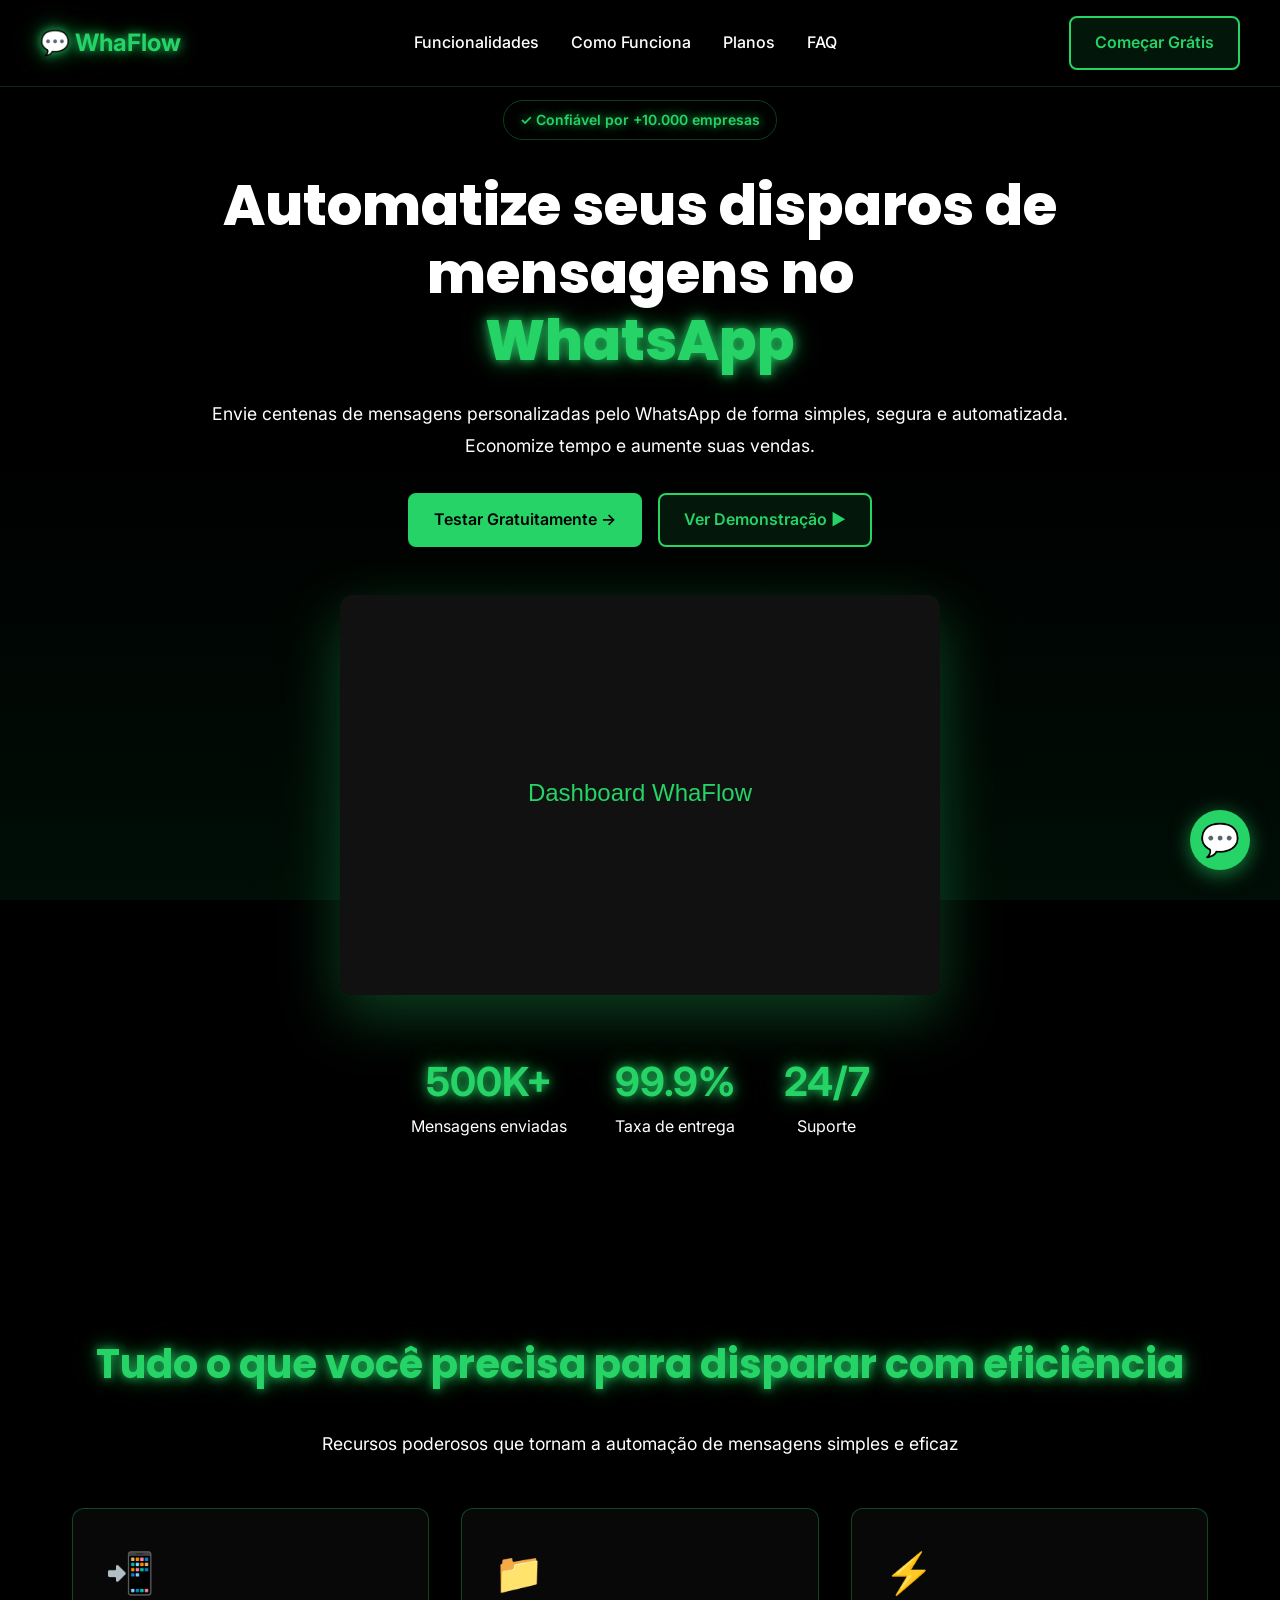
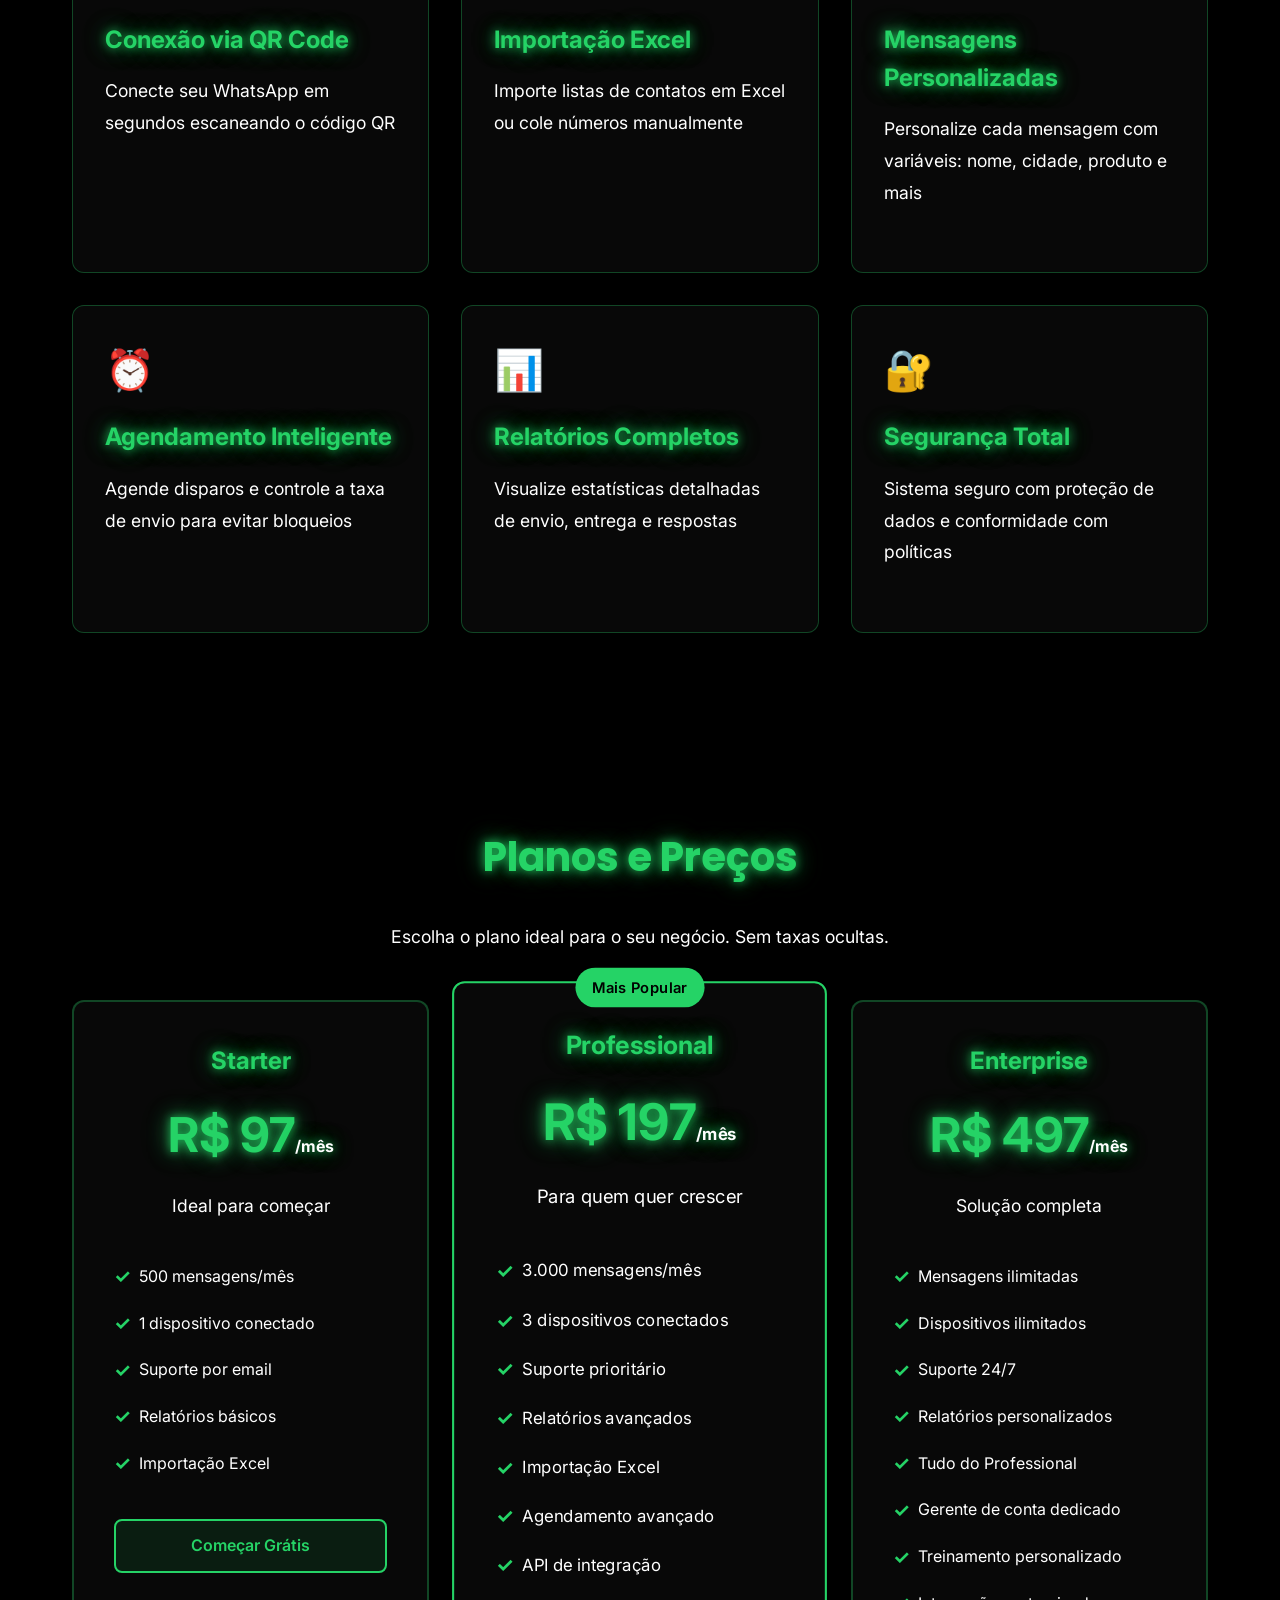
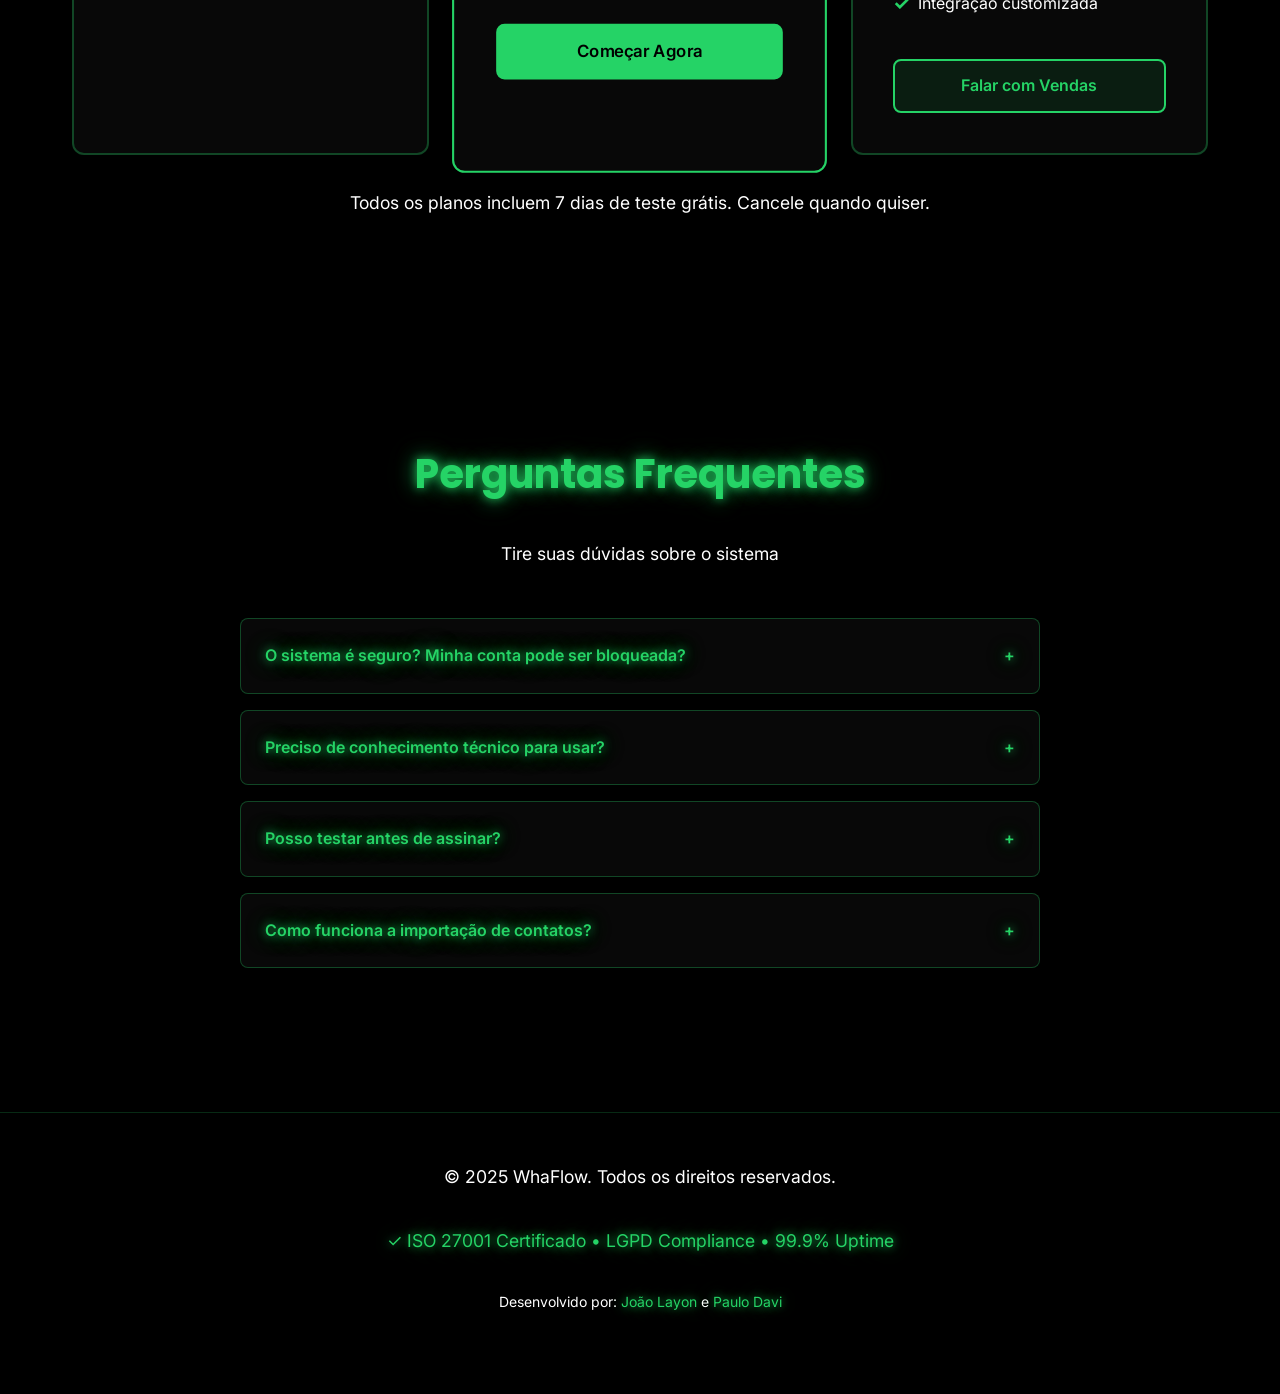
==== commit fe9d901d: "Update index.html" ====
--- a/index.html
+++ b/index.html
@@ -1,73 +1,749 @@
+
 <!DOCTYPE html>
 <html lang="pt-BR">
-  <head>
-    <meta charset="UTF-8" />
-    <meta name="viewport" content="width=device-width, initial-scale=1.0, maximum-scale=1" />
-
-    <!-- SEO Meta Tags -->
+<head>
+    <meta charset="UTF-8">
+    <meta name="viewport" content="width=device-width, initial-scale=1.0">
     <title>WhaFlow - Sistema de Disparo Automático para WhatsApp | Aumente suas Vendas</title>
-    <meta name="description" content="Automatize seus disparos de mensagens no WhatsApp. Envie centenas de mensagens personalizadas de forma segura. Teste grátis por 7 dias. +10.000 empresas confiam em nós." />
-    <meta name="keywords" content="disparo whatsapp, automação whatsapp, mensagens em massa, whatsapp business, marketing whatsapp" />
-    <meta name="author" content="WhaFlow" />
-    <meta name="robots" content="index, follow" />
-
-    <!-- Open Graph / Facebook -->
-    <meta property="og:type" content="website" />
-    <meta property="og:url" content="https://whaflow.com/" />
-    <meta property="og:title" content="WhaFlow - Automação de Disparos no WhatsApp" />
-    <meta property="og:description" content="Envie centenas de mensagens personalizadas pelo WhatsApp de forma simples, segura e automatizada. Teste grátis por 7 dias." />
-    <meta property="og:image" content="/favicon.png" />
-
-    <!-- Twitter -->
-    <meta property="twitter:card" content="summary_large_image" />
-    <meta property="twitter:url" content="https://whaflow.com/" />
-    <meta property="twitter:title" content="WhaFlow - Automação de Disparos no WhatsApp" />
-    <meta property="twitter:description" content="Envie centenas de mensagens personalizadas pelo WhatsApp de forma simples, segura e automatizada." />
-    <meta property="twitter:image" content="/favicon.png" />
-
-    <!-- Theme Color -->
-    <meta name="theme-color" content="#25D366" />
-
-    <!-- Preload Critical Fonts -->
-    <link rel="preconnect" href="https://fonts.googleapis.com" />
-    <link rel="preconnect" href="https://fonts.gstatic.com" crossorigin />
-    <link href="https://fonts.googleapis.com/css2?family=Architects+Daughter&family=DM+Sans:ital,opsz,wght@0,9..40,100..1000;1,9..40,100..1000&family=Fira+Code:wght@300..700&family=Geist+Mono:wght@100..900&family=Geist:wght@100..900&family=IBM+Plex+Mono:ital,wght@0,100;0,200;0,300;0,400;0,500;0,600;0,700;1,100;1,200;1,300;1,400;1,500;1,600;1,700&family=IBM+Plex+Sans:ital,wght@0,100..700;1,100..700&family=Inter:ital,opsz,wght@0,14..32,100..900;1,14..32,100..900&family=JetBrains+Mono:ital,wght@0,100..800;1,100..800&family=Libre+Baskerville:ital,wght@0,400;0,700;1,400&family=Lora:ital,wght@0,400..700;1,400..700&family=Merriweather:ital,opsz,wght@0,18..144,300..900;1,18..144,300..900&family=Montserrat:ital,wght@0,100..900;1,100..900&family=Open+Sans:ital,wght@0,300..800;1,300..800&family=Outfit:wght@100..900&family=Oxanium:wght@200..800&family=Playfair+Display:ital,wght@0,400..900;1,400..900&family=Plus+Jakarta+Sans:ital,wght@0,200..800;1,200..800&family=Poppins:ital,wght@0,100;0,200;0,300;0,400;0,500;0,600;0,700;0,800;0,900;1,100;1,200;1,300;1,400;1,500;1,600;1,700;1,800;1,900&family=Roboto+Mono:ital,wght@0,100..700;1,100..700&family=Roboto:ital,wght@0,100..900;1,100..900&family=Source+Code+Pro:ital,wght@0,200..900;1,200..900&family=Source+Serif+4:ital,opsz,wght@0,8..60,200..900;1,8..60,200..900&family=Space+Grotesk:wght@300..700&family=Space+Mono:ital,wght@0,400;0,700;1,400;1,700&display=swap" rel="stylesheet">
-  </head>
-  <body>
-    <div class="cursor"></div>
-    <div id="root"></div>
-    <script type="module" src="/src/main.tsx"></script>
+    <meta name="description" content="Automatize seus disparos de mensagens no WhatsApp. Envie centenas de mensagens personalizadas de forma segura. Teste grátis por 7 dias. +10.000 empresas confiam em nós.">
+    
+    <!-- Fonts -->
+    <link rel="preconnect" href="https://fonts.googleapis.com">
+    <link rel="preconnect" href="https://fonts.gstatic.com" crossorigin>
+    <link href="https://fonts.googleapis.com/css2?family=Inter:wght@400;500;600;700;800&family=Poppins:wght@600;700;800&display=swap" rel="stylesheet">
+    
+    <style>
+        * {
+            margin: 0;
+            padding: 0;
+            box-sizing: border-box;
+        }
+
+        :root {
+            --primary: #25D366;
+            --dark: #000000;
+            --card-bg: rgba(10, 10, 10, 0.8);
+            --text-white: #ffffff;
+            --text-gray: #b0b0b0;
+        }
+
+        body {
+            font-family: 'Inter', -apple-system, BlinkMacSystemFont, 'Segoe UI', sans-serif;
+            background: var(--dark);
+            color: var(--text-white);
+            overflow-x: hidden;
+            line-height: 1.6;
+        }
+
+        /* Video Background */
+        .video-bg {
+            position: fixed;
+            top: 0;
+            left: 0;
+            width: 100%;
+            height: 100%;
+            z-index: -2;
+            overflow: hidden;
+        }
+
+        .video-bg video {
+            position: absolute;
+            top: 50%;
+            left: 50%;
+            min-width: 100%;
+            min-height: 100%;
+            width: auto;
+            height: auto;
+            transform: translate(-50%, -50%);
+            object-fit: cover;
+        }
+
+        .video-overlay {
+            position: fixed;
+            top: 0;
+            left: 0;
+            width: 100%;
+            height: 100%;
+            z-index: -1;
+            background: linear-gradient(to bottom, rgba(0, 0, 0, 0.7), rgba(0, 0, 0, 0.6), rgba(0, 20, 10, 0.7));
+        }
+
+        /* Animations */
+        @keyframes float {
+            0%, 100% { transform: translateY(0px); }
+            50% { transform: translateY(-20px); }
+        }
+
+        @keyframes glow {
+            0%, 100% { 
+                box-shadow: 0 0 20px rgba(37, 211, 102, 0.5), 0 0 40px rgba(37, 211, 102, 0.3);
+                text-shadow: 0 0 10px rgba(37, 211, 102, 0.8), 0 0 20px rgba(37, 211, 102, 0.5);
+            }
+            50% { 
+                box-shadow: 0 0 30px rgba(37, 211, 102, 0.8), 0 0 60px rgba(37, 211, 102, 0.5);
+                text-shadow: 0 0 15px rgba(37, 211, 102, 1), 0 0 30px rgba(37, 211, 102, 0.7);
+            }
+        }
+
+        .neon-text {
+            color: var(--primary);
+            text-shadow: 0 0 10px rgba(37, 211, 102, 0.8), 0 0 20px rgba(37, 211, 102, 0.5), 0 0 30px rgba(37, 211, 102, 0.3);
+        }
+
+        /* Navigation */
+        nav {
+            position: fixed;
+            top: 0;
+            width: 100%;
+            background: rgba(0, 0, 0, 0.5);
+            backdrop-filter: blur(10px);
+            border-bottom: 1px solid rgba(37, 211, 102, 0.2);
+            z-index: 1000;
+            padding: 1rem 2rem;
+        }
+
+        nav .container {
+            max-width: 1200px;
+            margin: 0 auto;
+            display: flex;
+            justify-content: space-between;
+            align-items: center;
+            flex-wrap: wrap;
+            gap: 1rem;
+        }
+
+        .logo {
+            font-size: 1.5rem;
+            font-weight: bold;
+            display: flex;
+            align-items: center;
+            gap: 0.5rem;
+        }
+
+        .nav-links {
+            display: flex;
+            gap: 2rem;
+            list-style: none;
+        }
+
+        .nav-links a {
+            color: #fff;
+            text-decoration: none;
+            transition: color 0.3s;
+            font-weight: 500;
+        }
+
+        .nav-links a:hover {
+            color: var(--primary);
+        }
+
+        /* Mobile Menu */
+        .mobile-menu-btn {
+            display: none;
+            background: none;
+            border: none;
+            color: var(--primary);
+            font-size: 1.5rem;
+            cursor: pointer;
+        }
+
+        /* Buttons */
+        .btn {
+            padding: 0.75rem 1.5rem;
+            border-radius: 8px;
+            text-decoration: none;
+            font-weight: 600;
+            transition: all 0.3s;
+            display: inline-block;
+            cursor: pointer;
+            border: none;
+            font-size: 1rem;
+        }
+
+        .btn-neon {
+            background: rgba(37, 211, 102, 0.1);
+            color: var(--primary);
+            border: 2px solid var(--primary);
+            animation: float 3s ease-in-out infinite;
+        }
+
+        .btn-neon:hover {
+            background: var(--primary);
+            color: #000;
+            transform: translateY(-5px);
+            box-shadow: 0 10px 40px rgba(37, 211, 102, 0.6);
+        }
+
+        .btn-solid {
+            background: var(--primary);
+            color: #000;
+            border: 2px solid var(--primary);
+            animation: float 3s ease-in-out infinite;
+        }
+
+        .btn-solid:hover {
+            background: #1fa855;
+            transform: translateY(-5px);
+            box-shadow: 0 10px 40px rgba(37, 211, 102, 0.8);
+        }
+
+        /* Sections */
+        section {
+            padding: 6rem 2rem;
+            max-width: 1200px;
+            margin: 0 auto;
+        }
+
+        .hero {
+            min-height: 100vh;
+            display: flex;
+            align-items: center;
+            justify-content: center;
+            text-align: center;
+            padding-top: 100px;
+        }
+
+        h1 {
+            font-family: 'Poppins', sans-serif;
+            font-size: clamp(2rem, 8vw, 3.5rem);
+            margin-bottom: 1.5rem;
+            font-weight: 800;
+            line-height: 1.2;
+        }
+
+        h2 {
+            font-family: 'Poppins', sans-serif;
+            font-size: clamp(1.75rem, 5vw, 2.5rem);
+            margin-bottom: 2rem;
+            font-weight: 700;
+        }
+
+        h3 {
+            font-size: 1.5rem;
+            margin-bottom: 1rem;
+        }
+
+        p {
+            font-size: 1.1rem;
+            line-height: 1.8;
+            margin-bottom: 2rem;
+        }
+
+        .hero-content {
+            max-width: 900px;
+        }
+
+        .trust-badge {
+            display: inline-block;
+            padding: 0.5rem 1rem;
+            background: transparent;
+            border: 1px solid rgba(37, 211, 102, 0.3);
+            border-radius: 20px;
+            margin-bottom: 2rem;
+            font-size: 0.875rem;
+            font-weight: 600;
+        }
+
+        .hero-buttons {
+            display: flex;
+            gap: 1rem;
+            justify-content: center;
+            flex-wrap: wrap;
+            margin-bottom: 3rem;
+        }
+
+        .hero-image {
+            max-width: 600px;
+            margin: 3rem auto 0;
+        }
+
+        .hero-image img {
+            width: 100%;
+            height: auto;
+            border-radius: 12px;
+            box-shadow: 0 20px 60px rgba(37, 211, 102, 0.3);
+        }
+
+        .stats {
+            display: flex;
+            gap: 3rem;
+            justify-content: center;
+            margin-top: 3rem;
+            flex-wrap: wrap;
+        }
+
+        .stat-item {
+            text-align: center;
+        }
+
+        .stat-number {
+            font-size: 2.5rem;
+            font-weight: bold;
+        }
+
+        /* Cards */
+        .cards-grid {
+            display: grid;
+            grid-template-columns: repeat(auto-fit, minmax(280px, 1fr));
+            gap: 2rem;
+            margin-top: 3rem;
+        }
+
+        .card {
+            background: var(--card-bg);
+            border: 1px solid rgba(37, 211, 102, 0.3);
+            border-radius: 12px;
+            padding: 2rem;
+            transition: all 0.3s;
+        }
+
+        .card:hover {
+            transform: translateY(-10px);
+            border-color: var(--primary);
+            box-shadow: 0 10px 40px rgba(37, 211, 102, 0.4);
+        }
+
+        .card-icon {
+            font-size: 2.5rem;
+            margin-bottom: 1rem;
+        }
+
+        /* Pricing */
+        .pricing-grid {
+            display: grid;
+            grid-template-columns: repeat(auto-fit, minmax(280px, 1fr));
+            gap: 2rem;
+            margin-top: 3rem;
+        }
+
+        .pricing-card {
+            background: var(--card-bg);
+            border: 2px solid rgba(37, 211, 102, 0.3);
+            border-radius: 12px;
+            padding: 2.5rem;
+            text-align: center;
+            transition: all 0.3s;
+            position: relative;
+        }
+
+        .pricing-card.popular {
+            border-color: var(--primary);
+            transform: scale(1.05);
+            animation: glow 2s ease-in-out infinite;
+        }
+
+        .pricing-card.popular::before {
+            content: 'Mais Popular';
+            position: absolute;
+            top: -15px;
+            left: 50%;
+            transform: translateX(-50%);
+            background: var(--primary);
+            color: #000;
+            padding: 0.5rem 1rem;
+            border-radius: 20px;
+            font-weight: 600;
+            font-size: 0.875rem;
+        }
+
+        .pricing-card:hover {
+            transform: scale(1.08);
+        }
+
+        .price {
+            font-size: 3rem;
+            font-weight: bold;
+            margin: 1rem 0;
+        }
+
+        .features-list {
+            list-style: none;
+            margin: 2rem 0;
+            text-align: left;
+        }
+
+        .features-list li {
+            padding: 0.5rem 0;
+            display: flex;
+            align-items: center;
+            gap: 0.5rem;
+        }
+
+        .features-list li::before {
+            content: '✓';
+            color: var(--primary);
+            font-weight: bold;
+            font-size: 1.2rem;
+        }
+
+        /* FAQ */
+        .faq-item {
+            background: var(--card-bg);
+            border: 1px solid rgba(37, 211, 102, 0.3);
+            border-radius: 8px;
+            margin-bottom: 1rem;
+            overflow: hidden;
+        }
+
+        .faq-question {
+            padding: 1.5rem;
+            cursor: pointer;
+            font-weight: 600;
+            display: flex;
+            justify-content: space-between;
+            align-items: center;
+        }
+
+        .faq-question:hover {
+            background: rgba(37, 211, 102, 0.1);
+        }
+
+        .faq-answer {
+            padding: 0 1.5rem;
+            max-height: 0;
+            overflow: hidden;
+            transition: all 0.3s;
+            color: var(--text-gray);
+        }
+
+        .faq-item.active .faq-answer {
+            max-height: 500px;
+            padding: 1.5rem;
+        }
+
+        /* Footer */
+        footer {
+            background: rgba(0, 0, 0, 0.9);
+            border-top: 1px solid rgba(37, 211, 102, 0.2);
+            padding: 3rem 2rem;
+            text-align: center;
+        }
+
+        /* WhatsApp Float */
+        .whatsapp-float {
+            position: fixed;
+            bottom: 30px;
+            right: 30px;
+            width: 60px;
+            height: 60px;
+            background: var(--primary);
+            border-radius: 50%;
+            display: flex;
+            align-items: center;
+            justify-content: center;
+            box-shadow: 0 4px 20px rgba(37, 211, 102, 0.6);
+            z-index: 1000;
+            cursor: pointer;
+            animation: float 3s ease-in-out infinite;
+            transition: all 0.3s;
+            text-decoration: none;
+        }
+
+        .whatsapp-float:hover {
+            transform: scale(1.1);
+            box-shadow: 0 6px 30px rgba(37, 211, 102, 0.9);
+        }
+
+        /* Responsive */
+        @media (max-width: 768px) {
+            h1 { font-size: 2rem; }
+            h2 { font-size: 1.75rem; }
+            
+            .nav-links {
+                display: none;
+            }
+            
+            .mobile-menu-btn {
+                display: block;
+            }
+            
+            .nav-links.active {
+                display: flex;
+                flex-direction: column;
+                position: absolute;
+                top: 100%;
+                left: 0;
+                right: 0;
+                background: rgba(0, 0, 0, 0.95);
+                padding: 2rem;
+                gap: 1rem;
+            }
+            
+            .hero-buttons {
+                flex-direction: column;
+            }
+            
+            .stats {
+                flex-direction: column;
+                gap: 1.5rem;
+            }
+        }
+    </style>
+</head>
+<body>
+    <!-- Video Background -->
+    <div class="video-bg">
+        <video autoplay muted loop playsinline>
+            <source src="https://cdn.pixabay.com/video/2022/10/10/134308-759254371_large.mp4" type="video/mp4">
+        </video>
+    </div>
+    <div class="video-overlay"></div>
+
+    <!-- Navigation -->
+    <nav>
+        <div class="container">
+            <div class="logo">
+                <span class="neon-text">💬 WhaFlow</span>
+            </div>
+            <button class="mobile-menu-btn" onclick="toggleMobileMenu()">☰</button>
+            <ul class="nav-links" id="navLinks">
+                <li><a href="#funcionalidades">Funcionalidades</a></li>
+                <li><a href="#como-funciona">Como Funciona</a></li>
+                <li><a href="#planos">Planos</a></li>
+                <li><a href="#faq">FAQ</a></li>
+            </ul>
+            <a href="#planos" class="btn btn-neon">Começar Grátis</a>
+        </div>
+    </nav>
+
+    <!-- Hero Section -->
+    <section class="hero">
+        <div class="hero-content">
+            <div class="trust-badge">
+                <span class="neon-text">✓ Confiável por +10.000 empresas</span>
+            </div>
+            
+            <h1>
+                <span style="color: #fff;">Automatize seus disparos de mensagens no</span><br>
+                <span class="neon-text">WhatsApp</span>
+            </h1>
+            
+            <p style="color: #fff;">
+                Envie centenas de mensagens personalizadas pelo WhatsApp de forma simples, 
+                segura e automatizada. Economize tempo e aumente suas vendas.
+            </p>
+            
+            <div class="hero-buttons">
+                <a href="#planos" class="btn btn-solid">Testar Gratuitamente →</a>
+                <a href="#funcionalidades" class="btn btn-neon">Ver Demonstração ▶</a>
+            </div>
+            
+            <div class="hero-image">
+                <img src="data:image/svg+xml,%3Csvg xmlns='http://www.w3.org/2000/svg' width='600' height='400' viewBox='0 0 600 400'%3E%3Crect width='600' height='400' fill='%23111'/%3E%3Ctext x='50%25' y='50%25' dominant-baseline='middle' text-anchor='middle' font-family='Arial' font-size='24' fill='%2325D366'%3EDashboard WhaFlow%3C/text%3E%3C/svg%3E" alt="WhaFlow Dashboard">
+            </div>
+            
+            <div class="stats">
+                <div class="stat-item">
+                    <div class="stat-number neon-text">500K+</div>
+                    <div style="color: #fff;">Mensagens enviadas</div>
+                </div>
+                <div class="stat-item">
+                    <div class="stat-number neon-text">99.9%</div>
+                    <div style="color: #fff;">Taxa de entrega</div>
+                </div>
+                <div class="stat-item">
+                    <div class="stat-number neon-text">24/7</div>
+                    <div style="color: #fff;">Suporte</div>
+                </div>
+            </div>
+        </div>
+    </section>
+
+    <!-- Features Section -->
+    <section id="funcionalidades">
+        <h2 class="neon-text" style="text-align: center;">Tudo o que você precisa para disparar com eficiência</h2>
+        <p style="text-align: center; color: #fff;">Recursos poderosos que tornam a automação de mensagens simples e eficaz</p>
+        
+        <div class="cards-grid">
+            <div class="card">
+                <div class="card-icon">📲</div>
+                <h3 class="neon-text">Conexão via QR Code</h3>
+                <p style="color: #fff;">Conecte seu WhatsApp em segundos escaneando o código QR</p>
+            </div>
+            
+            <div class="card">
+                <div class="card-icon">📁</div>
+                <h3 class="neon-text">Importação Excel</h3>
+                <p style="color: #fff;">Importe listas de contatos em Excel ou cole números manualmente</p>
+            </div>
+            
+            <div class="card">
+                <div class="card-icon">⚡</div>
+                <h3 class="neon-text">Mensagens Personalizadas</h3>
+                <p style="color: #fff;">Personalize cada mensagem com variáveis: nome, cidade, produto e mais</p>
+            </div>
+            
+            <div class="card">
+                <div class="card-icon">⏰</div>
+                <h3 class="neon-text">Agendamento Inteligente</h3>
+                <p style="color: #fff;">Agende disparos e controle a taxa de envio para evitar bloqueios</p>
+            </div>
+            
+            <div class="card">
+                <div class="card-icon">📊</div>
+                <h3 class="neon-text">Relatórios Completos</h3>
+                <p style="color: #fff;">Visualize estatísticas detalhadas de envio, entrega e respostas</p>
+            </div>
+            
+            <div class="card">
+                <div class="card-icon">🔐</div>
+                <h3 class="neon-text">Segurança Total</h3>
+                <p style="color: #fff;">Sistema seguro com proteção de dados e conformidade com políticas</p>
+            </div>
+        </div>
+    </section>
+
+    <!-- Pricing Section -->
+    <section id="planos">
+        <h2 class="neon-text" style="text-align: center;">Planos e Preços</h2>
+        <p style="text-align: center; color: #fff;">Escolha o plano ideal para o seu negócio. Sem taxas ocultas.</p>
+        
+        <div class="pricing-grid">
+            <div class="pricing-card">
+                <h3 class="neon-text">Starter</h3>
+                <div class="price neon-text">R$ 97<span style="font-size: 1rem; color: #fff;">/mês</span></div>
+                <p style="color: #fff;">Ideal para começar</p>
+                <ul class="features-list" style="color: #fff;">
+                    <li>500 mensagens/mês</li>
+                    <li>1 dispositivo conectado</li>
+                    <li>Suporte por email</li>
+                    <li>Relatórios básicos</li>
+                    <li>Importação Excel</li>
+                </ul>
+                <a href="https://pay.kirvano.com/b35c0c92-1197-42df-97db-995c625c7163" target="_blank" class="btn btn-neon" style="width: 100%;">Começar Grátis</a>
+            </div>
+            
+            <div class="pricing-card popular">
+                <h3 class="neon-text">Professional</h3>
+                <div class="price neon-text">R$ 197<span style="font-size: 1rem; color: #fff;">/mês</span></div>
+                <p style="color: #fff;">Para quem quer crescer</p>
+                <ul class="features-list" style="color: #fff;">
+                    <li>3.000 mensagens/mês</li>
+                    <li>3 dispositivos conectados</li>
+                    <li>Suporte prioritário</li>
+                    <li>Relatórios avançados</li>
+                    <li>Importação Excel</li>
+                    <li>Agendamento avançado</li>
+                    <li>API de integração</li>
+                </ul>
+                <a href="https://pay.kirvano.com/e9f1410b-a2c3-47fd-b584-e0d2d238c12e" target="_blank" class="btn btn-solid" style="width: 100%;">Começar Agora</a>
+            </div>
+            
+            <div class="pricing-card">
+                <h3 class="neon-text">Enterprise</h3>
+                <div class="price neon-text">R$ 497<span style="font-size: 1rem; color: #fff;">/mês</span></div>
+                <p style="color: #fff;">Solução completa</p>
+                <ul class="features-list" style="color: #fff;">
+                    <li>Mensagens ilimitadas</li>
+                    <li>Dispositivos ilimitados</li>
+                    <li>Suporte 24/7</li>
+                    <li>Relatórios personalizados</li>
+                    <li>Tudo do Professional</li>
+                    <li>Gerente de conta dedicado</li>
+                    <li>Treinamento personalizado</li>
+                    <li>Integração customizada</li>
+                </ul>
+                <a href="https://pay.kirvano.com/a884c8e3-d4a4-40a8-816b-2f124886299a" target="_blank" class="btn btn-neon" style="width: 100%;">Falar com Vendas</a>
+            </div>
+        </div>
+        
+        <p style="text-align: center; color: #fff; margin-top: 2rem;">
+            Todos os planos incluem 7 dias de teste grátis. Cancele quando quiser.
+        </p>
+    </section>
+
+    <!-- FAQ Section -->
+    <section id="faq">
+        <h2 class="neon-text" style="text-align: center;">Perguntas Frequentes</h2>
+        <p style="text-align: center; color: #fff;">Tire suas dúvidas sobre o sistema</p>
+        
+        <div style="max-width: 800px; margin: 3rem auto;">
+            <div class="faq-item">
+                <div class="faq-question">
+                    <span class="neon-text">O sistema é seguro? Minha conta pode ser bloqueada?</span>
+                    <span class="neon-text">+</span>
+                </div>
+                <div class="faq-answer">
+                    Sim, nosso sistema é totalmente seguro e desenvolvido seguindo as melhores práticas. Implementamos controle de taxa de envio inteligente e intervalos entre mensagens para minimizar riscos de bloqueio.
+                </div>
+            </div>
+            
+            <div class="faq-item">
+                <div class="faq-question">
+                    <span class="neon-text">Preciso de conhecimento técnico para usar?</span>
+                    <span class="neon-text">+</span>
+                </div>
+                <div class="faq-answer">
+                    Não! O sistema foi desenvolvido para ser extremamente intuitivo. Qualquer pessoa consegue usar sem dificuldades. Oferecemos tutoriais em vídeo e suporte completo.
+                </div>
+            </div>
+            
+            <div class="faq-item">
+                <div class="faq-question">
+                    <span class="neon-text">Posso testar antes de assinar?</span>
+                    <span class="neon-text">+</span>
+                </div>
+                <div class="faq-answer">
+                    Sim! Todos os planos incluem 7 dias de teste grátis, sem necessidade de cartão de crédito. Você pode explorar todas as funcionalidades.
+                </div>
+            </div>
+            
+            <div class="faq-item">
+                <div class="faq-question">
+                    <span class="neon-text">Como funciona a importação de contatos?</span>
+                    <span class="neon-text">+</span>
+                </div>
+                <div class="faq-answer">
+                    Você pode importar contatos fazendo upload de um arquivo Excel (.xlsx ou .csv) com os números e informações, ou colando manualmente os números na plataforma.
+                </div>
+            </div>
+        </div>
+    </section>
+
+    <!-- Footer -->
+    <footer>
+        <p style="color: #fff;">&copy; 2025 WhaFlow. Todos os direitos reservados.</p>
+        <p class="neon-text" style="margin-top: 1rem;">✓ ISO 27001 Certificado • LGPD Compliance • 99.9% Uptime</p>
+        <p style="color: #fff; margin-top: 1rem; font-size: 0.875rem;">
+            Desenvolvido por: <span class="neon-text">João Layon</span> e <span class="neon-text">Paulo Davi</span>
+        </p>
+    </footer>
+
+    <!-- WhatsApp Float Button -->
+    <a href="https://wa.me/5531993065681?text=Ol%C3%A1%2C%20quero%20mais%20informa%C3%A7%C3%B5es%20sobre%20o%20WhaFlow..." target="_blank" class="whatsapp-float">
+        <span style="font-size: 2rem;">💬</span>
+    </a>
+
     <script>
-  const cursor = document.querySelector(".cursor");
-
-  document.addEventListener("mousemove", e => {
-    cursor.style.left = e.clientX + "px";
-    cursor.style.top = e.clientY + "px";
-
-    const pixel = document.createElement("div");
-    pixel.className = "pixel";
-    pixel.style.left = e.clientX + "px";
-    pixel.style.top = e.clientY + "px";
-    document.body.appendChild(pixel);
-    setTimeout(() => pixel.remove(), 500);
-  });
-
-  document.addEventListener("click", e => {
-    for (let i = 0; i < 10; i++) {
-      const burst = document.createElement("div");
-      burst.className = "burst";
-      burst.style.left = e.clientX + "px";
-      burst.style.top = e.clientY + "px";
-
-      const angle = Math.random() * 2 * Math.PI;
-      const distance = 40 * Math.random();
-      burst.style.setProperty("--x", `${Math.cos(angle) * distance}px`);
-      burst.style.setProperty("--y", `${Math.sin(angle) * distance}px`);
-
-      document.body.appendChild(burst);
-      setTimeout(() => burst.remove(), 500);
-    }
-  });
+        // Mobile Menu Toggle
+        function toggleMobileMenu() {
+            const navLinks = document.getElementById('navLinks');
+            navLinks.classList.toggle('active');
+        }
+
+        // FAQ Toggle
+        document.querySelectorAll('.faq-item').forEach(item => {
+            item.querySelector('.faq-question').addEventListener('click', () => {
+                const wasActive = item.classList.contains('active');
+                document.querySelectorAll('.faq-item').forEach(i => i.classList.remove('active'));
+                if (!wasActive) {
+                    item.classList.add('active');
+                }
+            });
+        });
+
+        // Smooth Scroll
+        document.querySelectorAll('a[href^="#"]').forEach(anchor => {
+            anchor.addEventListener('click', function (e) {
+                e.preventDefault();
+                const target = document.querySelector(this.getAttribute('href'));
+                if (target) {
+                    target.scrollIntoView({ behavior: 'smooth' });
+                    // Close mobile menu if open
+                    document.getElementById('navLinks').classList.remove('active');
+                }
+            });
+        });
     </script>
-  </body>
-</html>+</body>
+</html>
